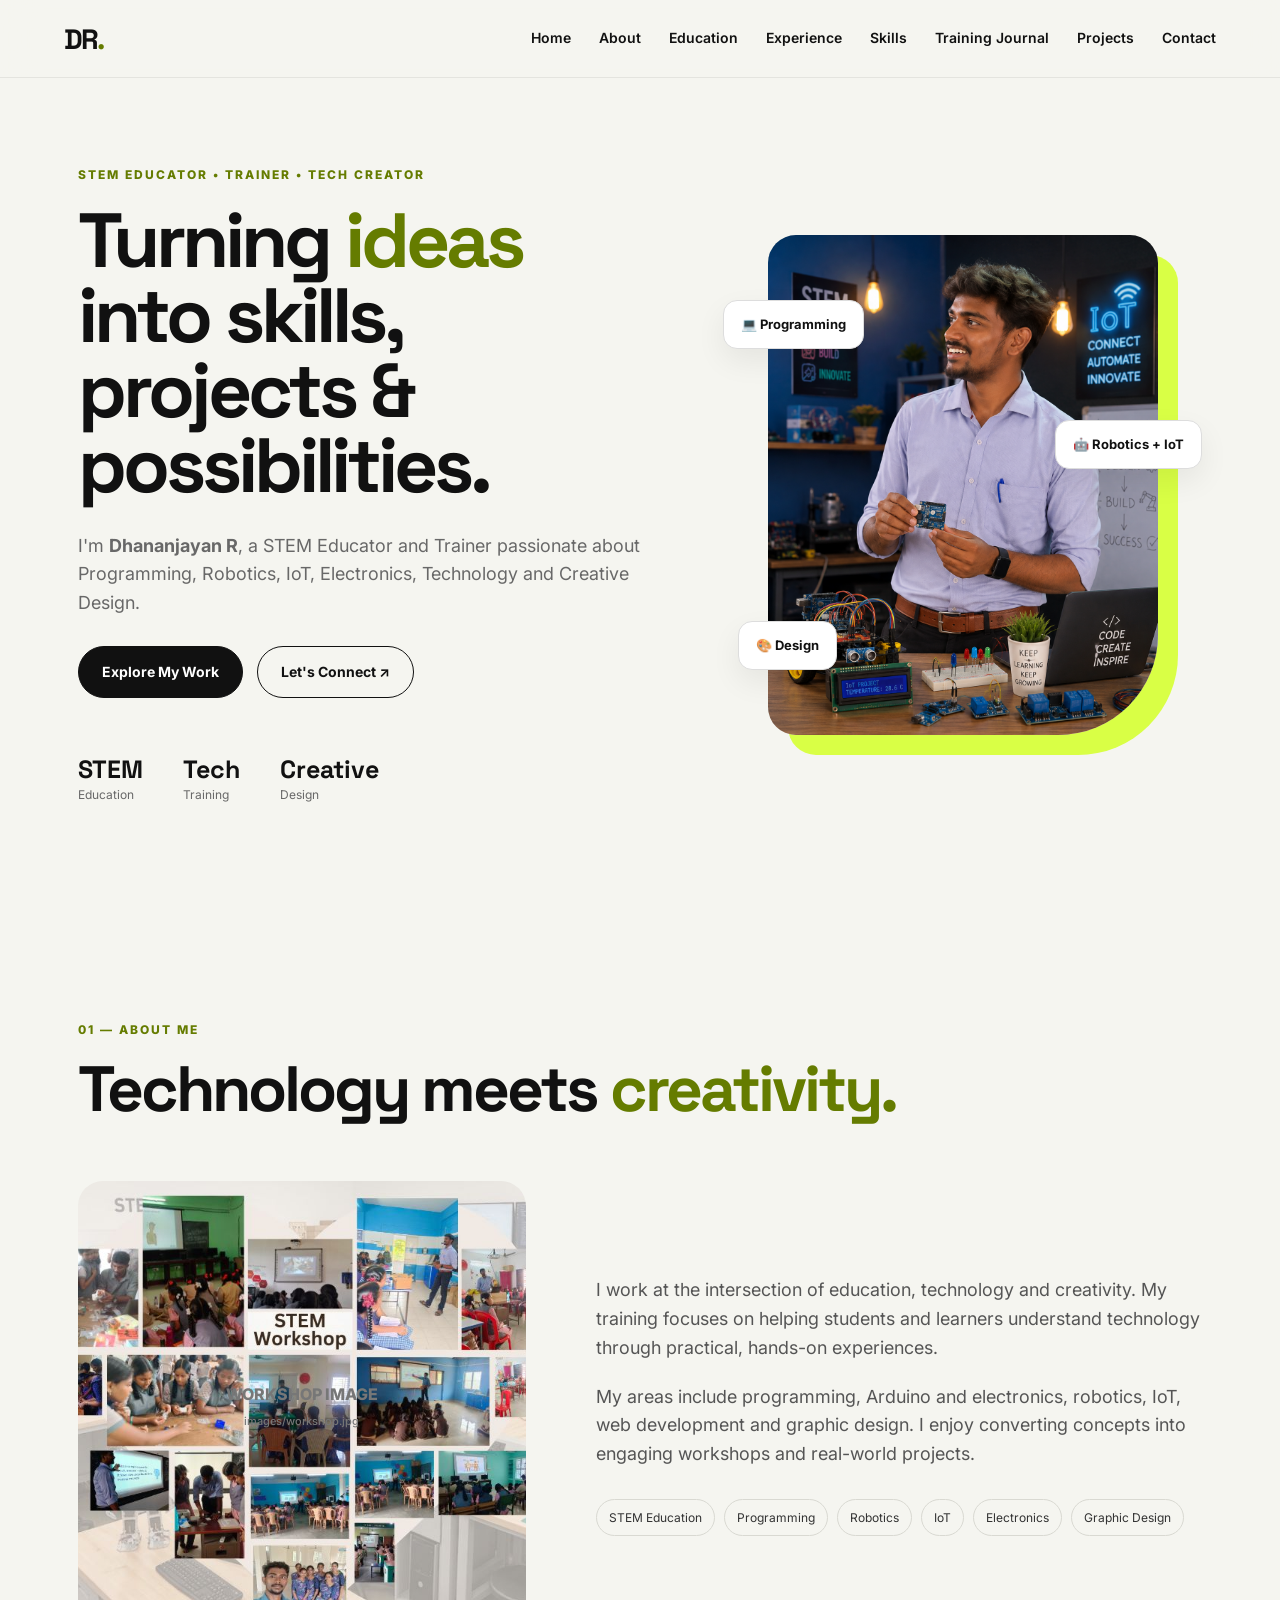
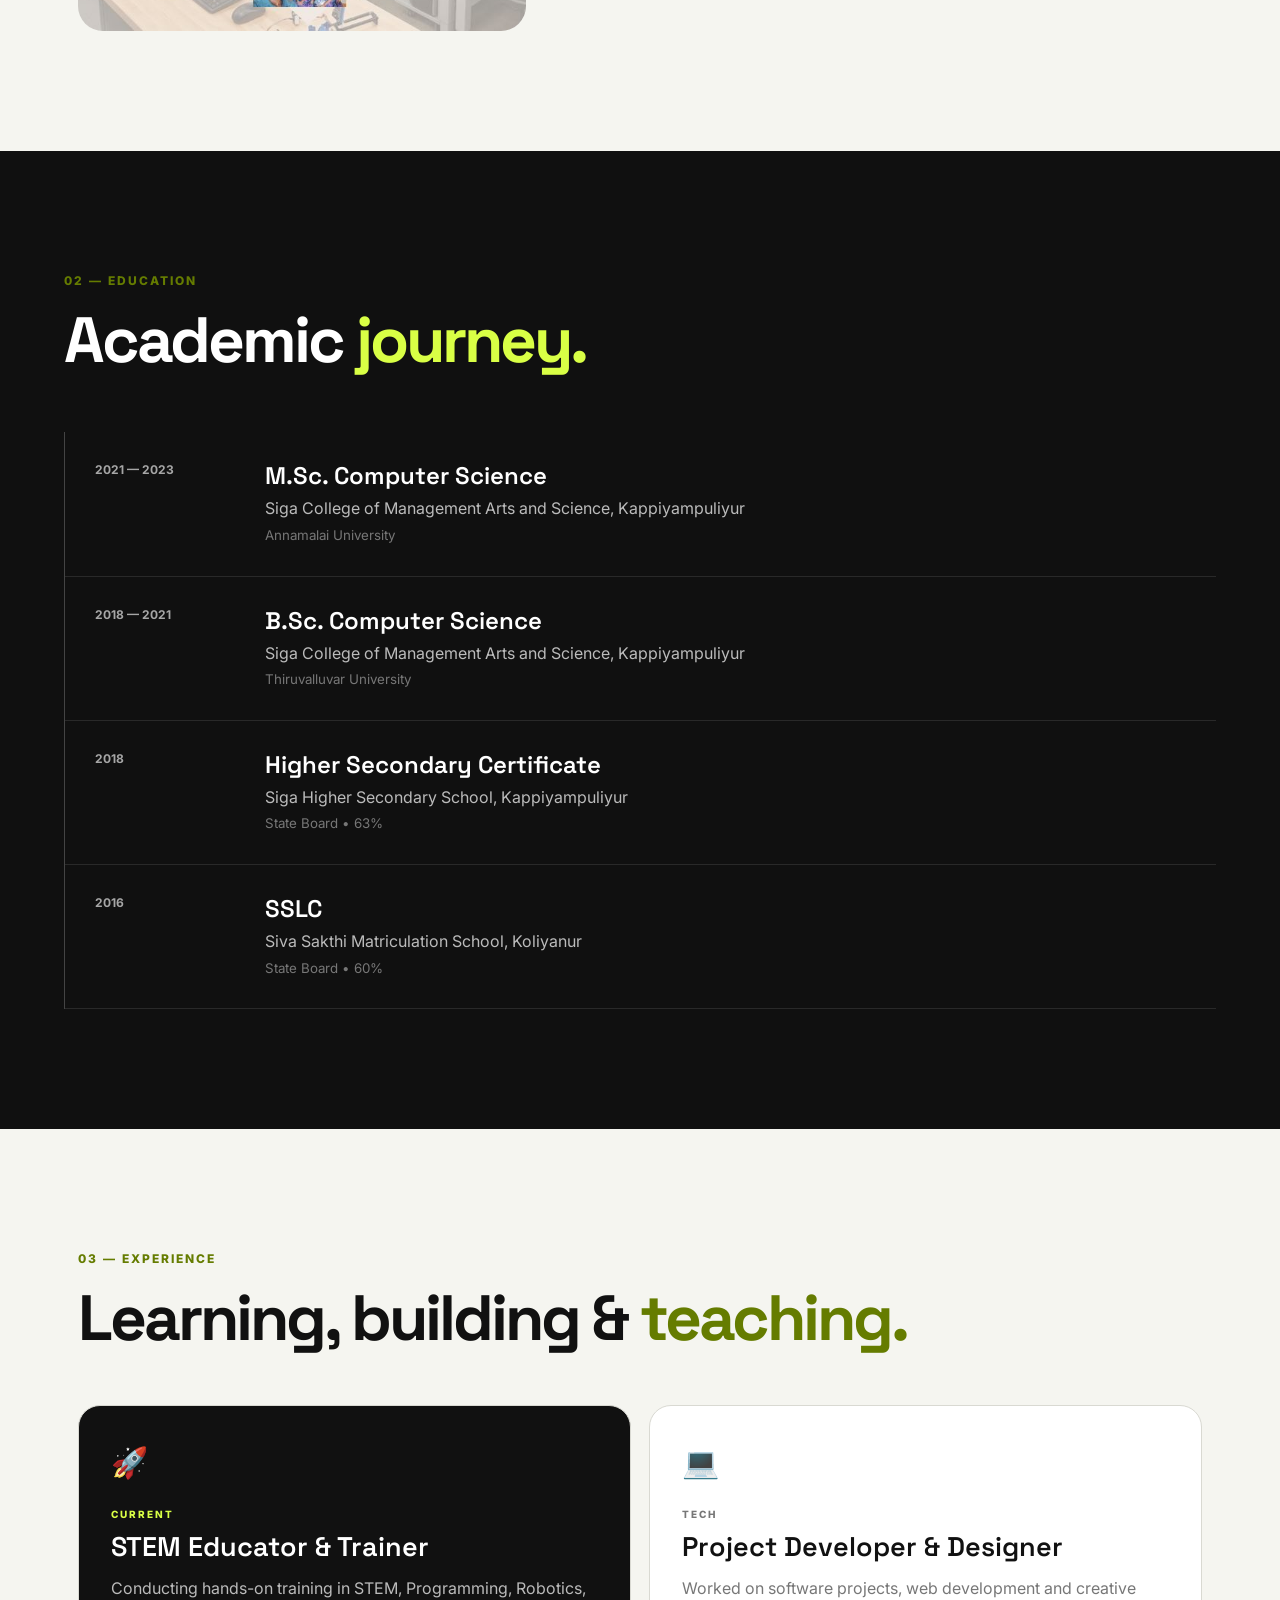
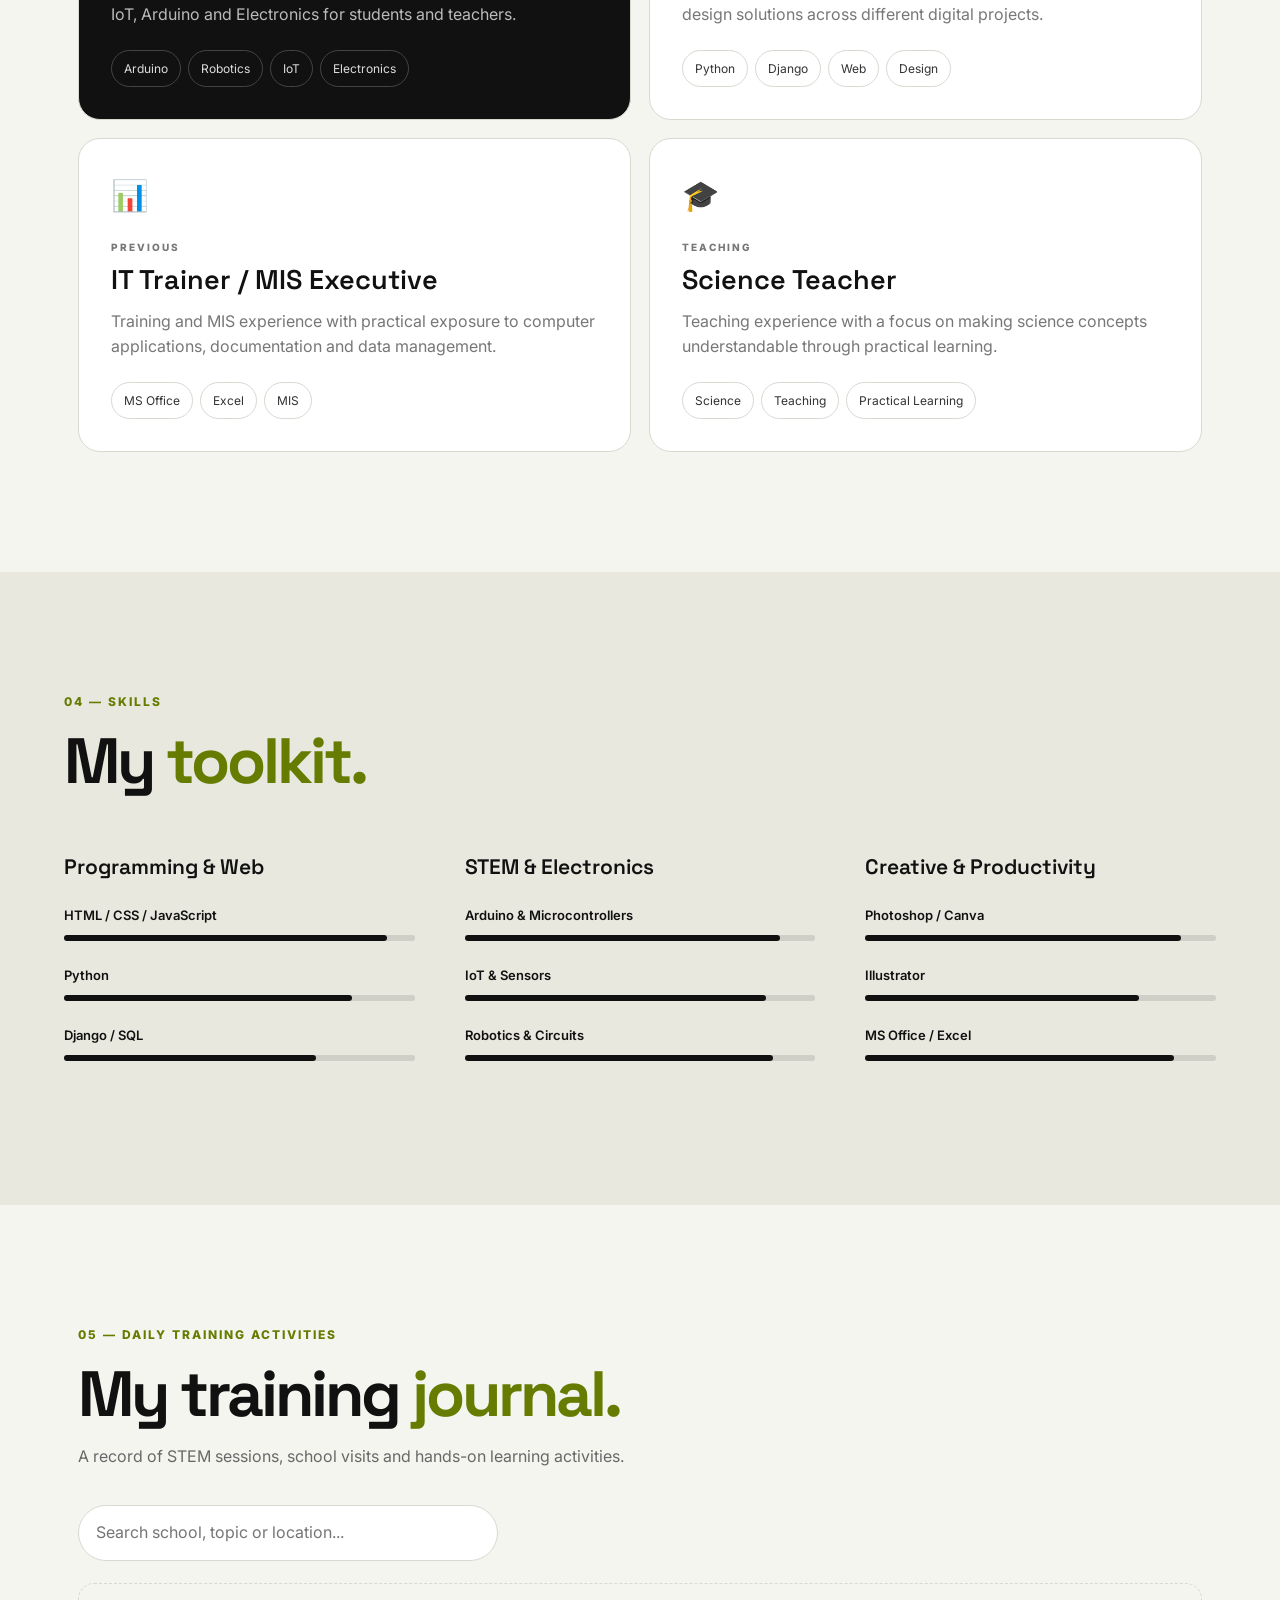
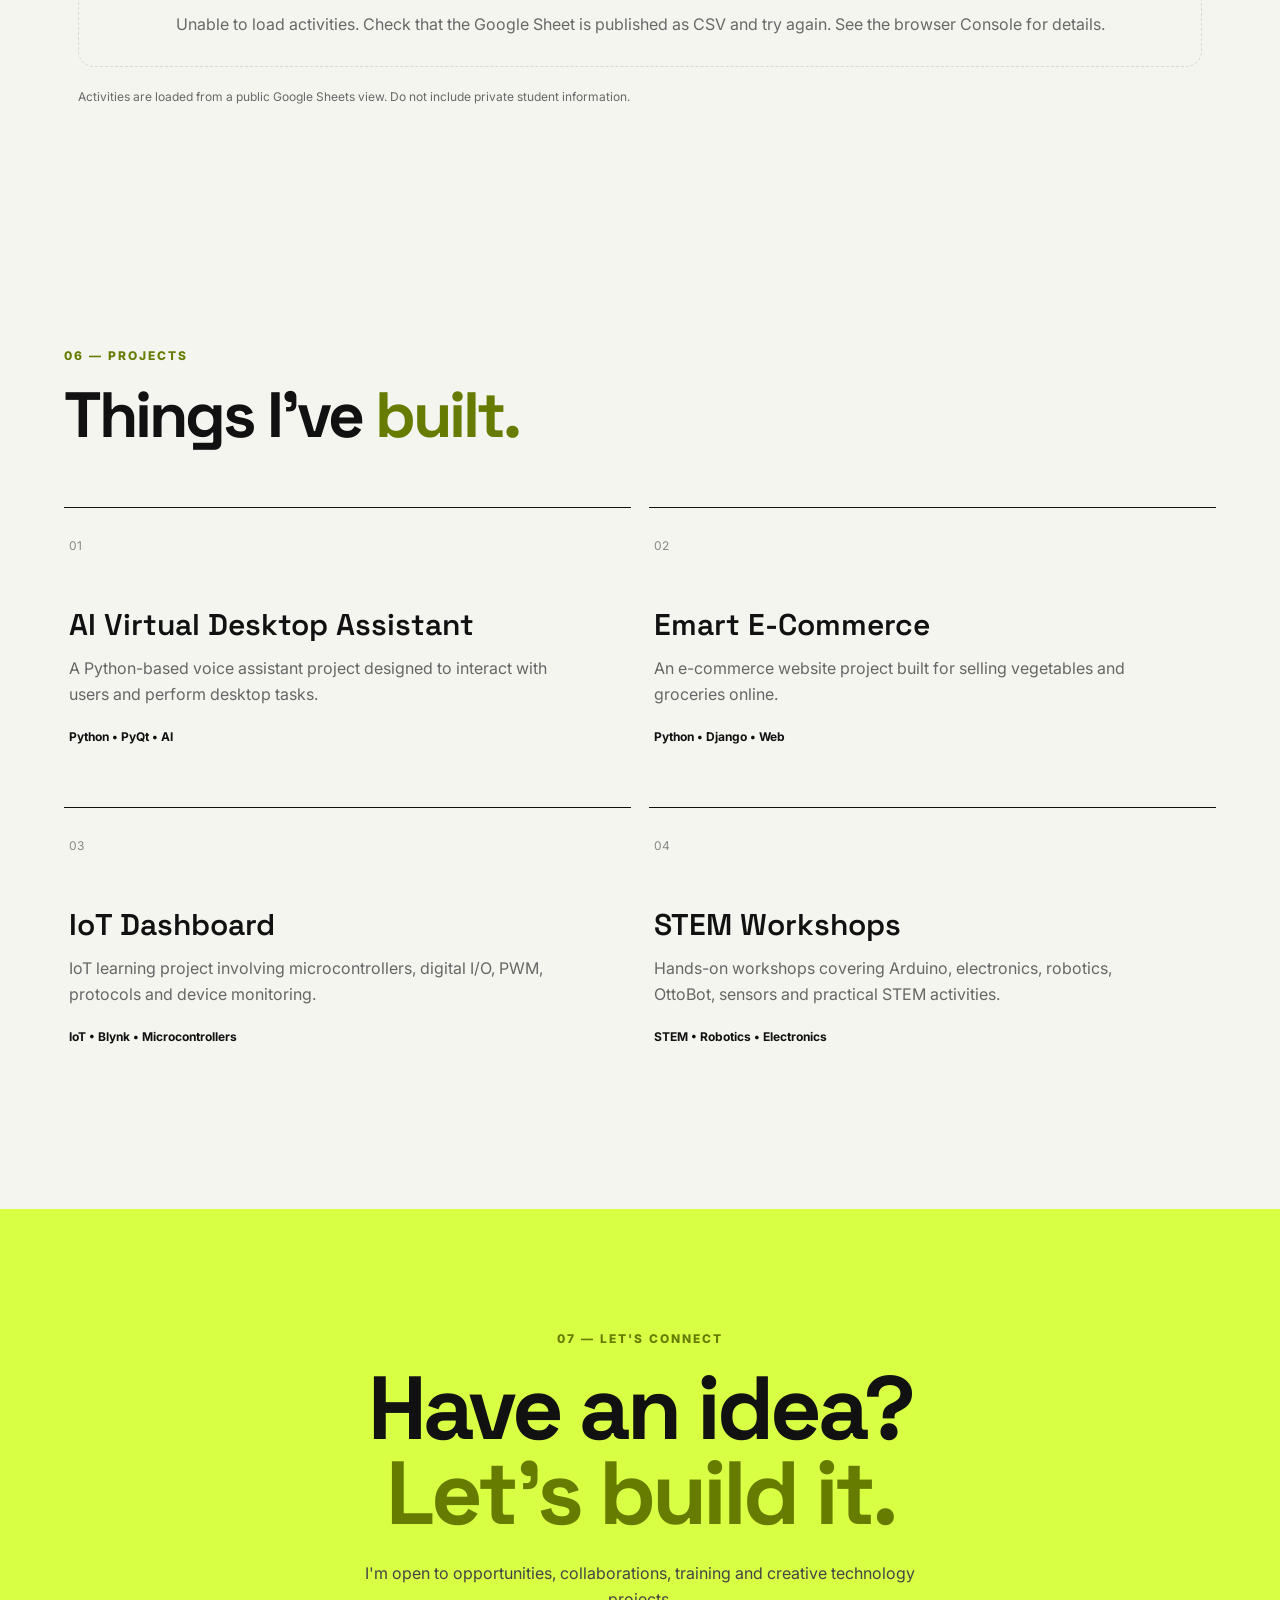
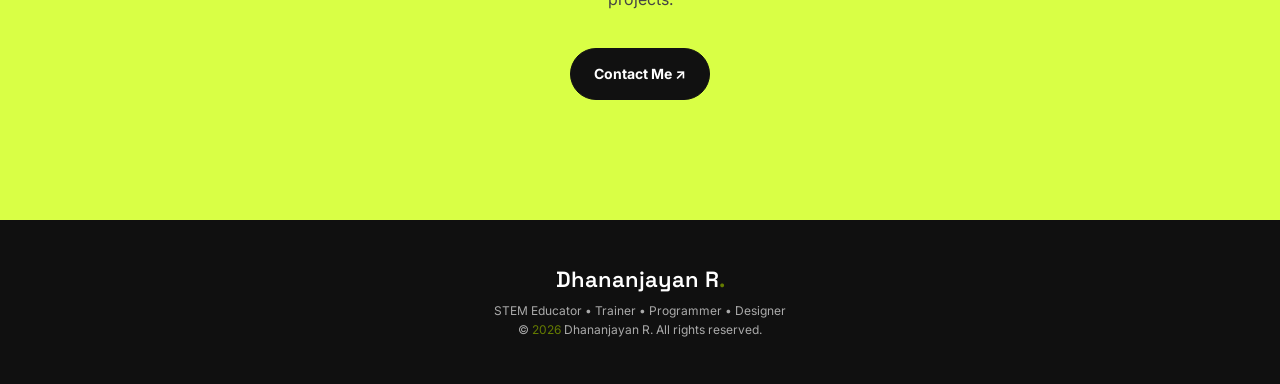
==== index.html @ f64d355a "Add files via upload" ====
<!DOCTYPE html>
<html lang="en">
<head>
  <meta charset="UTF-8">
  <meta name="viewport" content="width=device-width, initial-scale=1.0">
  <meta name="description" content="Dhananjayan R — STEM Educator, Trainer, Programmer and Graphic Designer.">
  <title>Dhananjayan R | STEM Educator & Tech Creator</title>
  <link rel="preconnect" href="https://fonts.googleapis.com">
  <link rel="icon" type="image/png" href="logo.png">
  <link rel="preconnect" href="https://fonts.gstatic.com" crossorigin>
  <link href="https://fonts.googleapis.com/css2?family=Inter:wght@400;500;600;700;800&family=Space+Grotesk:wght@500;600;700&display=swap" rel="stylesheet">
  <link rel="stylesheet" href="style.css">
</head>
<body>

<header class="navbar">
  <a class="logo" href="#home">DR<span>.</span></a>
  <button class="menu-btn" id="menuBtn" aria-label="Open menu">☰</button>
  <nav id="nav">
    <a href="#home">Home</a>
    <a href="#about">About</a>
    <a href="#education">Education</a>
    <a href="#experience">Experience</a>
    <a href="#skills">Skills</a>
    <a href="#training">Training Journal</a>
    <a href="#projects">Projects</a>
    <a href="#contact">Contact</a>
  </nav>
</header>

<main>
  <section class="hero" id="home">
    <div class="hero-content reveal">
      <p class="eyebrow">STEM EDUCATOR • TRAINER • TECH CREATOR</p>
      <h1>Turning <span>ideas</span> into skills, projects & possibilities.</h1>
      <p class="hero-text">
        I'm <strong>Dhananjayan R</strong>, a STEM Educator and Trainer passionate about
        Programming, Robotics, IoT, Electronics, Technology and Creative Design.
      </p>
      <div class="hero-buttons">
        <a class="btn primary" href="#projects">Explore My Work</a>
        <a class="btn secondary" href="#contact">Let's Connect ↗</a>
      </div>
      <div class="stats">
        <div><strong>STEM</strong><span>Education</span></div>
        <div><strong>Tech</strong><span>Training</span></div>
        <div><strong>Creative</strong><span>Design</span></div>
      </div>
    </div>

    <div class="hero-visual reveal">
      <!-- Replace profile.jpg with your own photo -->
      <div class="photo-frame">
        <img src="images/profile.png" alt="Dhananjayan R" onerror="this.style.display='none';this.parentElement.classList.add('photo-placeholder')">
        <div class="placeholder-content">
          <span>YOUR PHOTO</span>
          <small>images/profile.jpg</small>
        </div>
      </div>
      <div class="floating-card card-one">💻 Programming</div>
      <div class="floating-card card-two">🤖 Robotics + IoT</div>
      <div class="floating-card card-three">🎨 Design</div>
    </div>
  </section>

  <section class="section about" id="about">
    <div class="section-head reveal">
      <p class="eyebrow">01 — ABOUT ME</p>
      <h2>Technology meets <span>creativity.</span></h2>
    </div>
    <div class="about-grid">
      <div class="about-image reveal">
        <img src="images/workshop.jpg" alt="Dhananjayan conducting a STEM workshop"
             onerror="this.style.display='none';this.parentElement.classList.add('image-placeholder')">
        <div class="placeholder-content"><span>WORKSHOP IMAGE</span><small>images/workshop.jpg</small></div>
      </div>
      <div class="about-copy reveal">
        <p>
          I work at the intersection of education, technology and creativity. My training
          focuses on helping students and learners understand technology through practical,
          hands-on experiences.
        </p>
        <p>
          My areas include programming, Arduino and electronics, robotics, IoT, web
          development and graphic design. I enjoy converting concepts into engaging
          workshops and real-world projects.
        </p>
        <div class="pill-list">
          <span>STEM Education</span><span>Programming</span><span>Robotics</span>
          <span>IoT</span><span>Electronics</span><span>Graphic Design</span>
        </div>
      </div>
    </div>
  </section>

  <section class="section dark-section" id="education">
    <div class="section-head reveal">
      <p class="eyebrow">02 — EDUCATION</p>
      <h2>Academic <span>journey.</span></h2>
    </div>
    <div class="timeline">
      <article class="timeline-item reveal">
        <div class="year">2021 — 2023</div>
        <div class="timeline-content">
          <h3>M.Sc. Computer Science</h3>
          <p>Siga College of Management Arts and Science, Kappiyampuliyur</p>
          <small>Annamalai University</small>
        </div>
      </article>
      <article class="timeline-item reveal">
        <div class="year">2018 — 2021</div>
        <div class="timeline-content">
          <h3>B.Sc. Computer Science</h3>
          <p>Siga College of Management Arts and Science, Kappiyampuliyur</p>
          <small>Thiruvalluvar University</small>
        </div>
      </article>
      <article class="timeline-item reveal">
        <div class="year">2018</div>
        <div class="timeline-content">
          <h3>Higher Secondary Certificate</h3>
          <p>Siga Higher Secondary School, Kappiyampuliyur</p>
          <small>State Board • 63%</small>
        </div>
      </article>
      <article class="timeline-item reveal">
        <div class="year">2016</div>
        <div class="timeline-content">
          <h3>SSLC</h3>
          <p>Siva Sakthi Matriculation School, Koliyanur</p>
          <small>State Board • 60%</small>
        </div>
      </article>
    </div>
  </section>

  <section class="section" id="experience">
    <div class="section-head reveal">
      <p class="eyebrow">03 — EXPERIENCE</p>
      <h2>Learning, building & <span>teaching.</span></h2>
    </div>
    <div class="experience-grid">
      <article class="experience-card featured reveal">
        <div class="icon">🚀</div>
        <p class="role">CURRENT</p>
        <h3>STEM Educator & Trainer</h3>
        <p>Conducting hands-on training in STEM, Programming, Robotics, IoT, Arduino and Electronics for students and teachers.</p>
        <div class="tags"><span>Arduino</span><span>Robotics</span><span>IoT</span><span>Electronics</span></div>
      </article>
      <article class="experience-card reveal">
        <div class="icon">💻</div>
        <p class="role">TECH</p>
        <h3>Project Developer & Designer</h3>
        <p>Worked on software projects, web development and creative design solutions across different digital projects.</p>
        <div class="tags"><span>Python</span><span>Django</span><span>Web</span><span>Design</span></div>
      </article>
      <article class="experience-card reveal">
        <div class="icon">📊</div>
        <p class="role">PREVIOUS</p>
        <h3>IT Trainer / MIS Executive</h3>
        <p>Training and MIS experience with practical exposure to computer applications, documentation and data management.</p>
        <div class="tags"><span>MS Office</span><span>Excel</span><span>MIS</span></div>
      </article>
      <article class="experience-card reveal">
        <div class="icon">🎓</div>
        <p class="role">TEACHING</p>
        <h3>Science Teacher</h3>
        <p>Teaching experience with a focus on making science concepts understandable through practical learning.</p>
        <div class="tags"><span>Science</span><span>Teaching</span><span>Practical Learning</span></div>
      </article>
    </div>
  </section>

  <section class="section skills-section" id="skills">
    <div class="section-head reveal">
      <p class="eyebrow">04 — SKILLS</p>
      <h2>My <span>toolkit.</span></h2>
    </div>
    <div class="skills-wrap reveal">
      <div class="skill-group">
        <h3>Programming & Web</h3>
        <div class="skill-bars">
          <div><span>HTML / CSS / JavaScript</span><i style="--level: 92%"></i></div>
          <div><span>Python</span><i style="--level: 82%"></i></div>
          <div><span>Django / SQL</span><i style="--level: 72%"></i></div>
        </div>
      </div>
      <div class="skill-group">
        <h3>STEM & Electronics</h3>
        <div class="skill-bars">
          <div><span>Arduino & Microcontrollers</span><i style="--level: 90%"></i></div>
          <div><span>IoT & Sensors</span><i style="--level: 86%"></i></div>
          <div><span>Robotics & Circuits</span><i style="--level: 88%"></i></div>
        </div>
      </div>
      <div class="skill-group">
        <h3>Creative & Productivity</h3>
        <div class="skill-bars">
          <div><span>Photoshop / Canva</span><i style="--level: 90%"></i></div>
          <div><span>Illustrator</span><i style="--level: 78%"></i></div>
          <div><span>MS Office / Excel</span><i style="--level: 88%"></i></div>
        </div>
      </div>
    </div>
  </section>

  <section class="section training-section" id="training">
    <div class="section-head reveal">
      <p class="eyebrow">05 — DAILY TRAINING ACTIVITIES</p>
      <h2>My training <span>journal.</span></h2>
      <p class="training-intro">A record of STEM sessions, school visits and hands-on learning activities.</p>
    </div>
    <div class="training-toolbar reveal">
      <label class="sr-only" for="trainingSearch">Search training activities</label>
      <input id="trainingSearch" type="search" placeholder="Search school, topic or location..." />
      <span id="trainingCount" aria-live="polite">Loading activities…</span>
    </div>
    <div class="training-grid" id="trainingGrid" aria-live="polite">
      <p class="training-status">Connect your Google Sheet to display training activities here.</p>
    </div>
    <p class="training-note">Activities are loaded from a public Google Sheets view. Do not include private student information.</p>
  </section>

  <section class="section projects-section" id="projects">
    <div class="section-head reveal">
      <p class="eyebrow">06 — PROJECTS</p>
      <h2>Things I've <span>built.</span></h2>
    </div>
    <div class="project-grid">
      <article class="project-card reveal">
        <div class="project-number">01</div>
        <h3>AI Virtual Desktop Assistant</h3>
        <p>A Python-based voice assistant project designed to interact with users and perform desktop tasks.</p>
        <span>Python • PyQt • AI</span>
      </article>
      <article class="project-card reveal">
        <div class="project-number">02</div>
        <h3>Emart E-Commerce</h3>
        <p>An e-commerce website project built for selling vegetables and groceries online.</p>
        <span>Python • Django • Web</span>
      </article>
      <article class="project-card reveal">
        <div class="project-number">03</div>
        <h3>IoT Dashboard</h3>
        <p>IoT learning project involving microcontrollers, digital I/O, PWM, protocols and device monitoring.</p>
        <span>IoT • Blynk • Microcontrollers</span>
      </article>
      <article class="project-card reveal">
        <div class="project-number">04</div>
        <h3>STEM Workshops</h3>
        <p>Hands-on workshops covering Arduino, electronics, robotics, OttoBot, sensors and practical STEM activities.</p>
        <span>STEM • Robotics • Electronics</span>
      </article>
    </div>
  </section>

  <section class="cta" id="contact">
    <div class="reveal">
      <p class="eyebrow">07 — LET'S CONNECT</p>
      <h2>Have an idea?<br><span>Let's build it.</span></h2>
      <p>I'm open to opportunities, collaborations, training and creative technology projects.</p>
      <a class="btn primary" href="mailto:yourmail@example.com">Contact Me ↗</a>
    </div>
  </section>
</main>

<footer>
  <div class="footer-logo">Dhananjayan R<span>.</span></div>
  <p>STEM Educator • Trainer • Programmer • Designer</p>
  <p>© <span id="year"></span> Dhananjayan R. All rights reserved.</p>
</footer>

<button class="top-btn" id="topBtn" aria-label="Back to top">↑</button>
<script src="script.js"></script>
</body>
</html>
---- style.css ----
*{margin:0;padding:0;box-sizing:border-box}
:root{--bg:#f5f5f0;--ink:#111;--muted:#686868;--line:#d9d9d2;--accent:#d9ff45;--dark:#101010;--card:#fff;--max:1180px}
html{scroll-behavior:smooth}
body{font-family:Inter,Arial,sans-serif;background:var(--bg);color:var(--ink);line-height:1.6}
a{text-decoration:none;color:inherit}
.navbar{height:78px;padding:0 max(5vw,24px);display:flex;align-items:center;justify-content:space-between;position:fixed;top:0;width:100%;z-index:100;background:rgba(245,245,240,.88);backdrop-filter:blur(18px);border-bottom:1px solid rgba(0,0,0,.07)}
.logo{font:700 28px "Space Grotesk";letter-spacing:-2px}.logo span,.eyebrow,.section-head h2 span,.hero h1 span,.cta h2 span,footer span{color:#657c00}
nav{display:flex;gap:28px;font-size:14px;font-weight:600}nav a{position:relative}nav a:after{content:"";position:absolute;left:0;bottom:-6px;width:0;height:2px;background:var(--ink);transition:.3s}nav a:hover:after{width:100%}
.menu-btn{display:none;border:0;background:none;font-size:26px}
.hero{min-height:100vh;max-width:var(--max);margin:auto;padding:150px 28px 80px;display:grid;grid-template-columns:1.1fr .9fr;align-items:center;gap:60px}
.eyebrow{font-size:12px;font-weight:800;letter-spacing:2px;margin-bottom:18px}
.hero h1{font:700 clamp(48px,6vw,84px)/.98 "Space Grotesk";letter-spacing:-4px;max-width:760px}
.hero-text{font-size:18px;color:var(--muted);max-width:650px;margin:28px 0}
.hero-buttons{display:flex;gap:14px;flex-wrap:wrap}.btn{display:inline-flex;padding:14px 23px;border-radius:100px;font-weight:700;font-size:14px;transition:.25s;border:1px solid var(--ink)}.btn:hover{transform:translateY(-3px)}.primary{background:var(--ink);color:white}.secondary{background:transparent}
.stats{display:flex;gap:40px;margin-top:55px}.stats div{display:flex;flex-direction:column}.stats strong{font:700 25px "Space Grotesk"}.stats span{font-size:12px;color:var(--muted)}
.hero-visual{position:relative;min-height:550px;display:flex;align-items:center;justify-content:center}
.photo-frame{width:min(390px,85%);height:500px;background:#deded7;border-radius:28px 28px 100px 28px;overflow:hidden;box-shadow:20px 20px 0 var(--accent);position:relative}.photo-frame img{width:100%;height:100%;object-fit:cover}.placeholder-content{position:absolute;inset:0;display:flex;flex-direction:column;align-items:center;justify-content:center;color:#777;font-weight:800}.placeholder-content small{font-weight:500;font-size:11px;margin-top:6px}
.photo-placeholder .placeholder-content,.image-placeholder .placeholder-content{display:flex}
.photo-frame:not(.photo-placeholder) .placeholder-content{display:none}
.floating-card{position:absolute;background:white;padding:13px 17px;border:1px solid #ddd;border-radius:14px;box-shadow:0 12px 30px #0001;font-size:13px;font-weight:700;animation:float 4s ease-in-out infinite}.card-one{top:90px;left:0}.card-two{right:0;top:210px;animation-delay:1s}.card-three{bottom:90px;left:15px;animation-delay:2s}
@keyframes float{50%{transform:translateY(-10px)}}
.section{max-width:var(--max);margin:auto;padding:120px 28px}.section-head h2{font:700 clamp(38px,5vw,64px)/1 "Space Grotesk";letter-spacing:-3px}.about-grid{display:grid;grid-template-columns:.85fr 1.15fr;gap:70px;align-items:center;margin-top:60px}
.about-image{height:450px;background:#ddd;border-radius:25px;overflow:hidden;position:relative}.about-image img{width:100%;height:100%;object-fit:cover}.image-placeholder .placeholder-content{display:flex}.about-copy{font-size:18px;color:#555}.about-copy p+p{margin-top:20px}.pill-list{display:flex;flex-wrap:wrap;gap:9px;margin-top:30px}.pill-list span,.tags span{padding:8px 12px;border:1px solid var(--line);border-radius:50px;font-size:12px;color:#333}
.dark-section{max-width:none;background:var(--dark);color:white;padding-left:max(5vw,28px);padding-right:max(5vw,28px)}.dark-section .section-head{max-width:var(--max);margin:auto}.dark-section .section-head h2 span{color:var(--accent)}
.timeline{max-width:var(--max);margin:60px auto 0;border-left:1px solid #444}.timeline-item{display:grid;grid-template-columns:170px 1fr;padding:28px 0 28px 30px;border-bottom:1px solid #292929}.year{font-size:12px;color:#a6a6a6;font-weight:700}.timeline-content h3{font:600 24px "Space Grotesk";margin-bottom:5px}.timeline-content p{color:#bbb}.timeline-content small{color:#777}
.experience-grid{display:grid;grid-template-columns:repeat(2,1fr);gap:18px;margin-top:55px}.experience-card{background:white;border:1px solid var(--line);padding:32px;border-radius:22px;min-height:280px;transition:.3s}.experience-card:hover{transform:translateY(-6px);box-shadow:0 18px 40px #0000000d}.experience-card.featured{background:var(--ink);color:white}.experience-card .icon{font-size:30px;margin-bottom:20px}.role{font-size:10px;font-weight:800;letter-spacing:2px;color:#777;margin-bottom:7px}.featured .role{color:var(--accent)}.experience-card h3{font:600 27px "Space Grotesk";margin-bottom:12px}.experience-card p:not(.role){color:#777}.featured p:not(.role){color:#bbb}.tags{display:flex;gap:7px;flex-wrap:wrap;margin-top:22px}.featured .tags span{border-color:#444;color:#ddd}
.skills-section{background:#e8e8df;max-width:none;padding-left:max(5vw,28px);padding-right:max(5vw,28px)}.skills-wrap{max-width:var(--max);margin:60px auto 0;display:grid;grid-template-columns:repeat(3,1fr);gap:50px}.skill-group h3{font:600 21px "Space Grotesk";margin-bottom:25px}.skill-bars div{margin-bottom:24px}.skill-bars span{display:block;font-size:13px;font-weight:600;margin-bottom:9px}.skill-bars i{display:block;height:6px;background:#cfcfc7;border-radius:10px;position:relative}.skill-bars i:after{content:"";position:absolute;left:0;top:0;width:var(--level);height:100%;background:var(--ink);border-radius:10px}
.projects-section{max-width:none;padding-left:max(5vw,28px);padding-right:max(5vw,28px)}.project-grid{max-width:var(--max);margin:60px auto 0;display:grid;grid-template-columns:repeat(2,1fr);gap:18px}.project-card{border-top:1px solid var(--ink);padding:28px 5px 40px;position:relative}.project-number{font-size:12px;color:#888;margin-bottom:50px}.project-card h3{font:600 30px "Space Grotesk";margin-bottom:12px}.project-card p{color:#666;max-width:520px}.project-card>span{display:inline-block;margin-top:20px;font-size:12px;font-weight:700}
.cta{background:var(--accent);padding:120px 28px;text-align:center}.cta h2{font:700 clamp(48px,7vw,90px)/.95 "Space Grotesk";letter-spacing:-4px}.cta p:not(.eyebrow){max-width:560px;margin:25px auto;color:#444}.cta .btn{margin-top:10px}
footer{background:var(--dark);color:#aaa;text-align:center;padding:45px 20px;font-size:12px}.footer-logo{font:600 22px "Space Grotesk";color:white;margin-bottom:8px}.top-btn{position:fixed;right:25px;bottom:25px;width:45px;height:45px;border-radius:50%;border:0;background:var(--ink);color:white;font-size:20px;display:none;z-index:50}.top-btn.show{display:block}
.reveal{opacity:0;transform:translateY(25px);transition:opacity .7s ease,transform .7s ease}.reveal.visible{opacity:1;transform:none}
@media(max-width:850px){nav{display:none;position:absolute;top:78px;left:0;right:0;background:var(--bg);padding:20px 28px;flex-direction:column;gap:18px;border-bottom:1px solid var(--line)}nav.open{display:flex}.menu-btn{display:block}.hero{grid-template-columns:1fr;padding-top:125px}.hero-visual{min-height:500px}.about-grid{grid-template-columns:1fr}.skills-wrap{grid-template-columns:1fr}.experience-grid,.project-grid{grid-template-columns:1fr}}
@media(max-width:520px){.hero h1{letter-spacing:-2.5px}.stats{gap:20px}.photo-frame{height:420px}.hero-visual{min-height:450px}.floating-card{font-size:11px}.card-one{left:-5px}.card-two{right:-5px}.timeline-item{grid-template-columns:1fr;gap:10px}.section{padding-top:85px;padding-bottom:85px}.cta{padding:90px 20px}}


/* Google Sheets-powered Training Journal */
.training-section{max-width:var(--max)}
.training-intro{margin-top:18px;color:var(--muted);max-width:650px}
.training-toolbar{display:flex;align-items:center;justify-content:space-between;gap:16px;margin:36px 0 22px;flex-wrap:wrap}
.training-toolbar input{width:min(100%,420px);padding:14px 17px;border:1px solid var(--line);border-radius:100px;background:#fff;font:inherit;outline:none}
.training-toolbar input:focus{border-color:#657c00;box-shadow:0 0 0 3px #d9ff4544}
#trainingCount{font-size:13px;color:var(--muted)}
.training-grid{display:grid;grid-template-columns:repeat(2,minmax(0,1fr));gap:18px;min-height:80px}
.training-card{background:var(--card);border:1px solid var(--line);border-radius:20px;overflow:hidden;transition:transform .25s,box-shadow .25s}
.training-card:hover{transform:translateY(-5px);box-shadow:0 18px 40px #0000000c}
.training-card img{display:block;width:100%;height:220px;object-fit:cover;background:#e8e8df}
.training-card-body{padding:24px}
.training-meta{font-size:11px;font-weight:800;letter-spacing:1px;text-transform:uppercase;color:#657c00;margin-bottom:10px}
.training-card h3{font:600 24px "Space Grotesk",Arial,sans-serif;line-height:1.2;margin-bottom:8px}
.training-location{font-size:13px;color:var(--muted);margin-bottom:13px}
.training-description{color:#555;font-size:14px;white-space:pre-line}
.training-links{display:flex;gap:12px;flex-wrap:wrap;margin-top:18px}
.training-links a{font-size:12px;font-weight:800;text-decoration:underline;text-underline-offset:4px}
.training-status{grid-column:1/-1;padding:28px;border:1px dashed var(--line);border-radius:16px;color:var(--muted);text-align:center}
.training-note{font-size:12px;color:var(--muted);margin-top:20px}
.sr-only{position:absolute;width:1px;height:1px;padding:0;margin:-1px;overflow:hidden;clip:rect(0,0,0,0);white-space:nowrap;border:0}
@media(max-width:700px){.training-grid{grid-template-columns:1fr}.training-card img{height:200px}.training-card-body{padding:20px}}
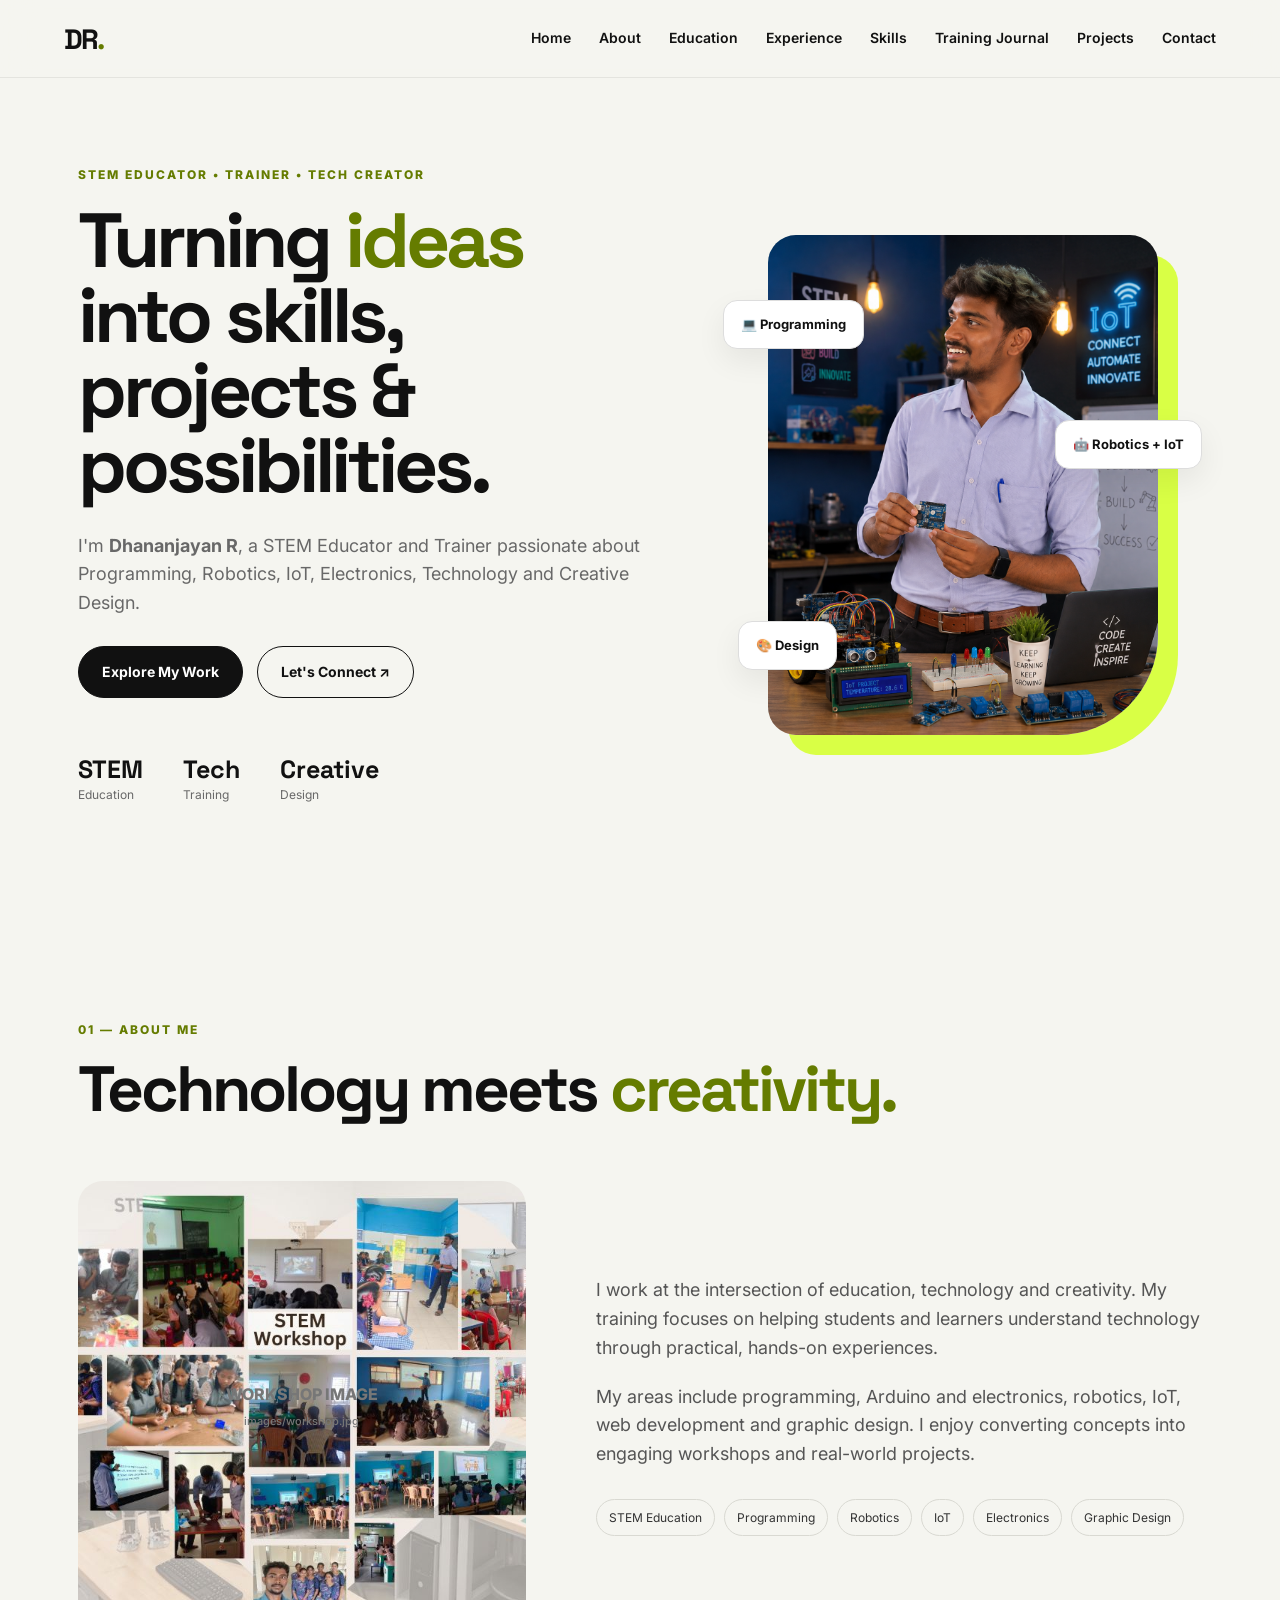
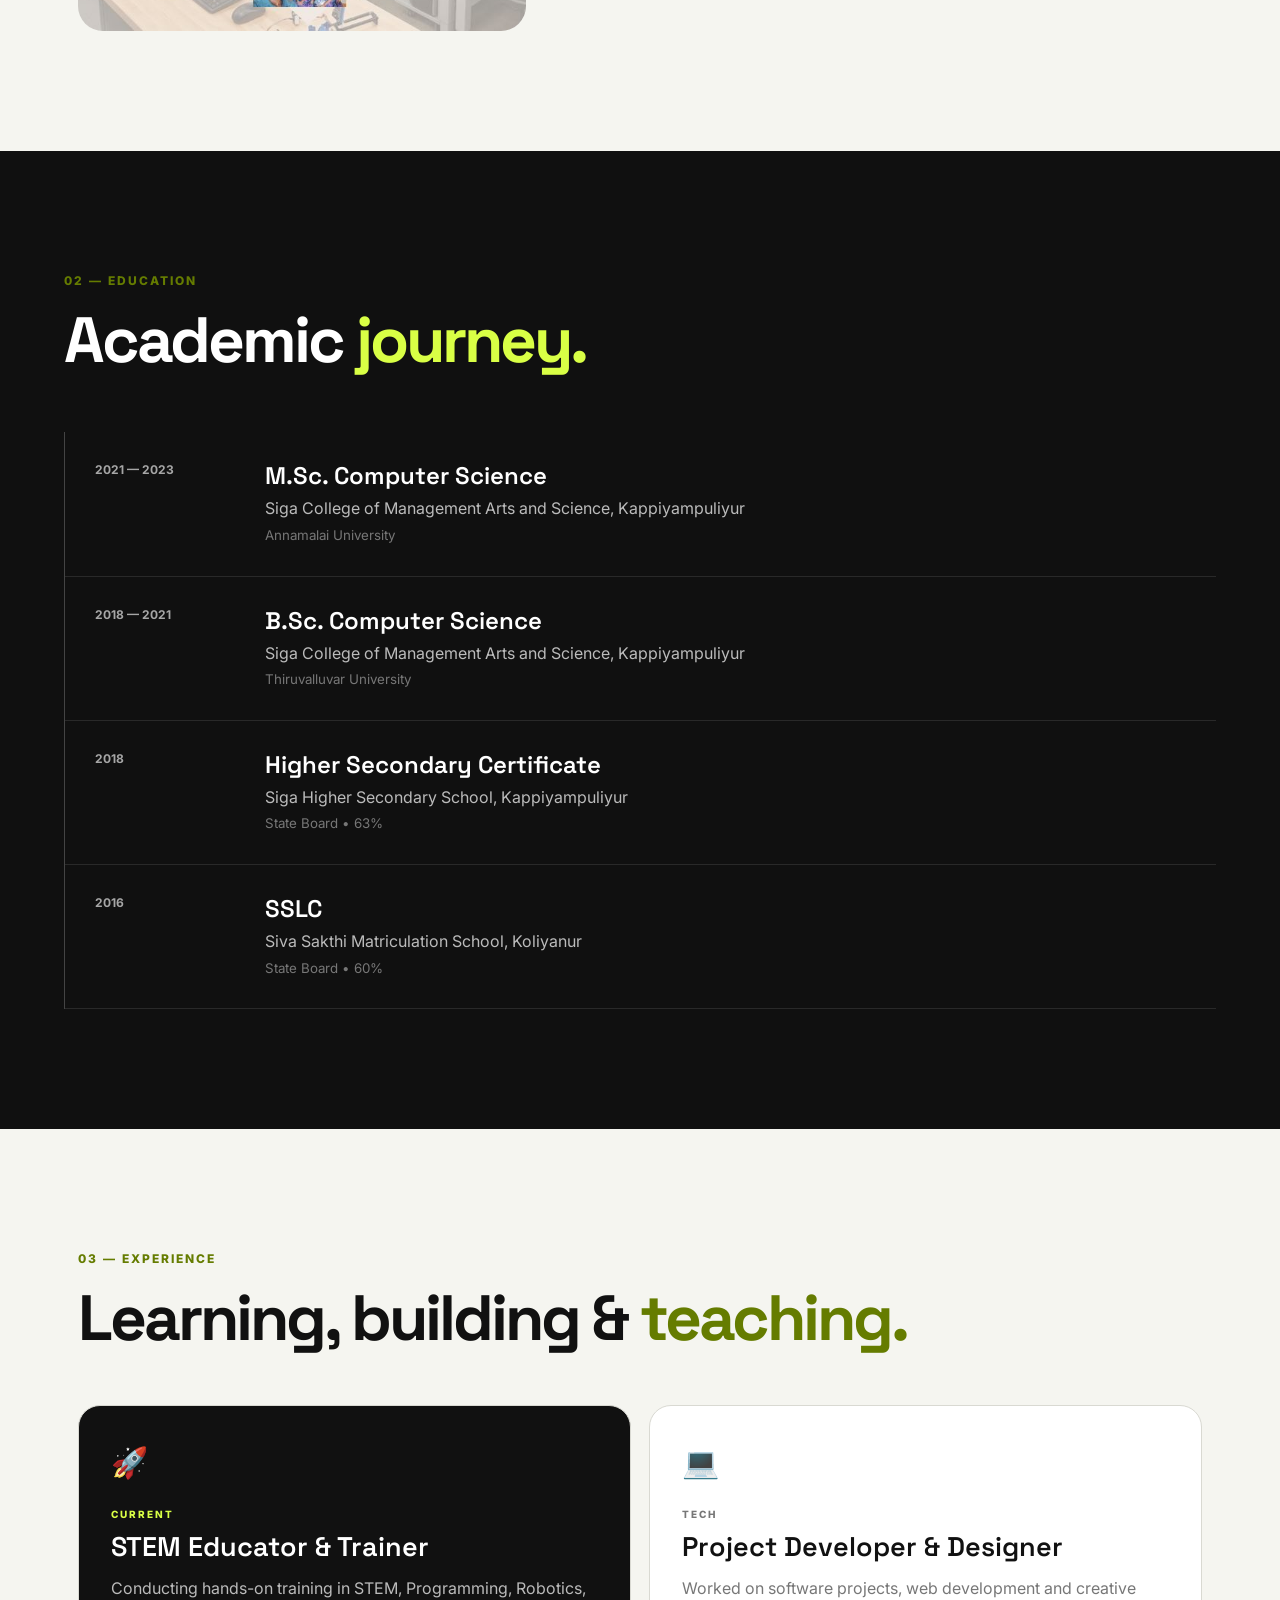
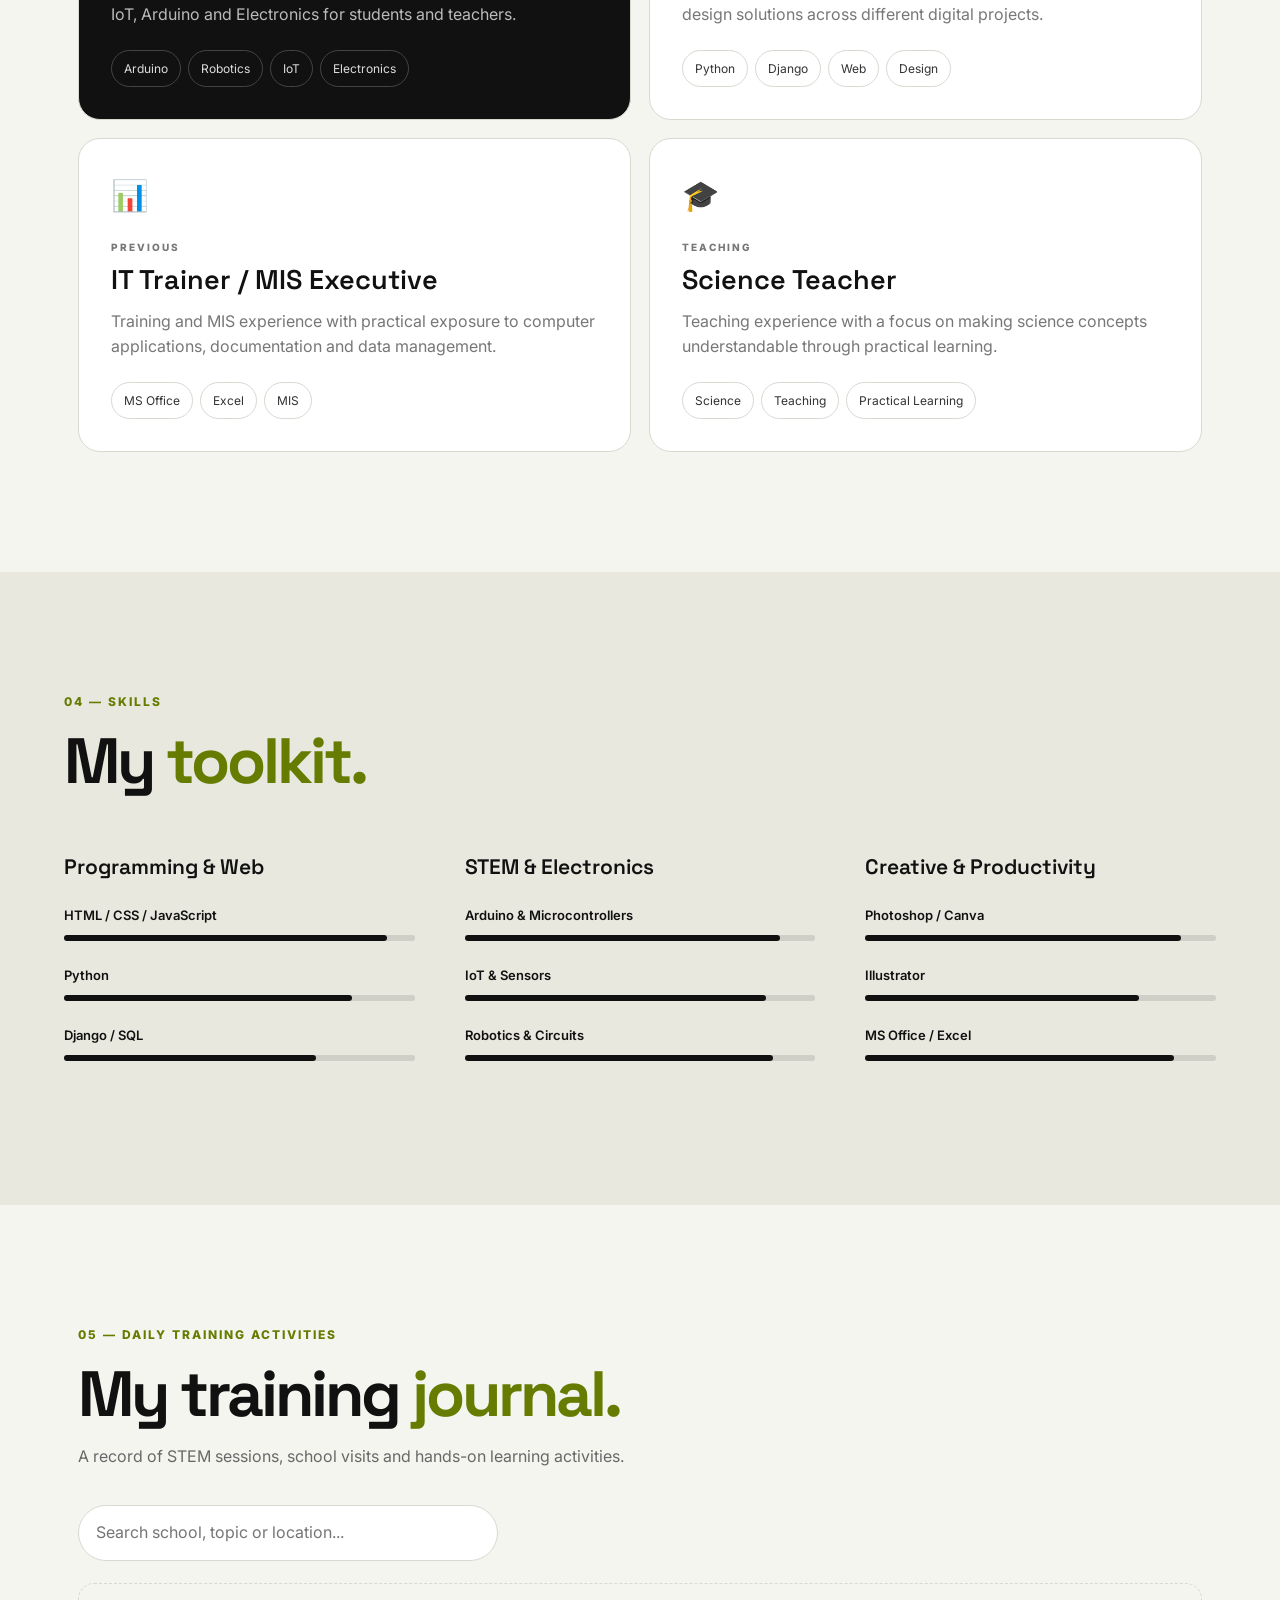
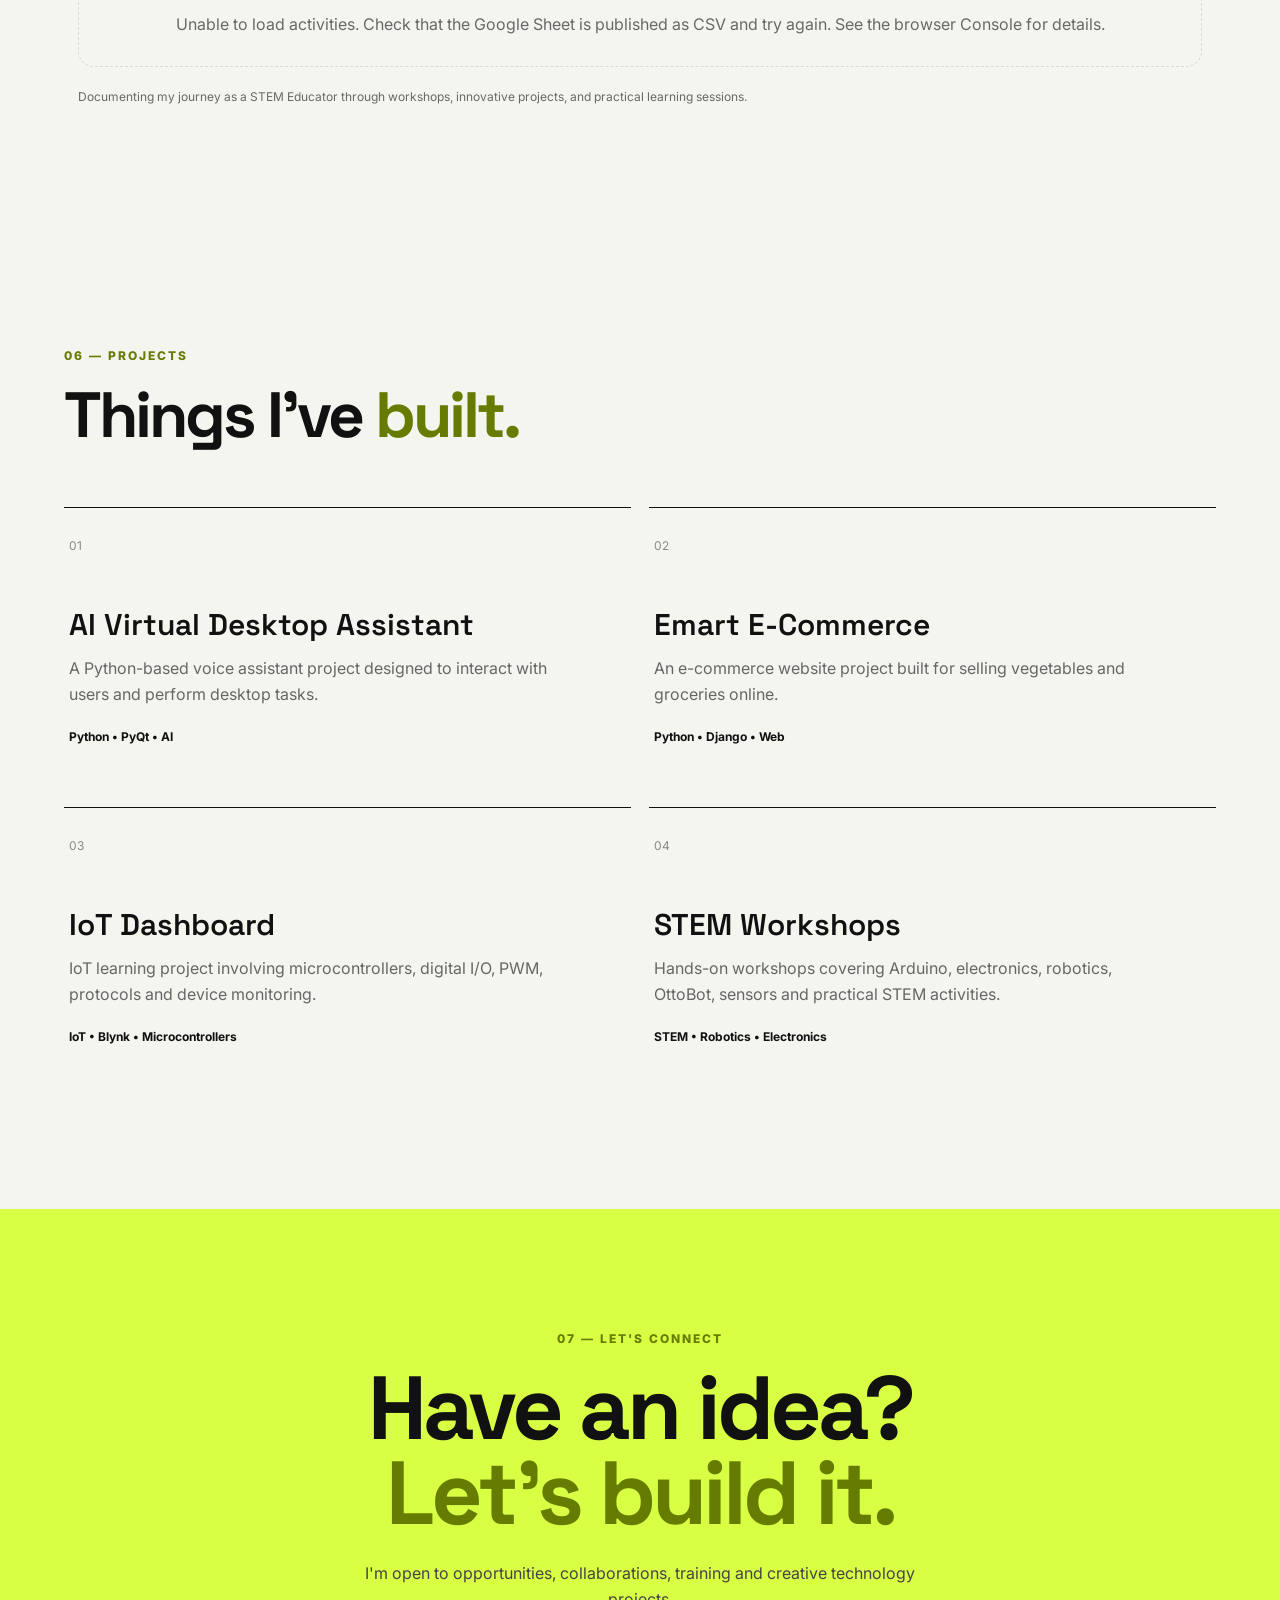
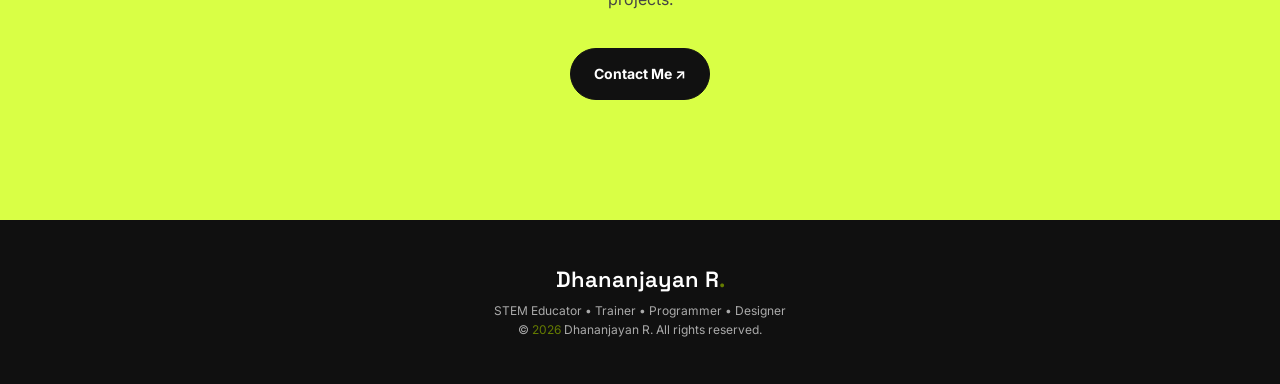
==== commit 08a98347: "Update index.html" ====
--- a/index.html
+++ b/index.html
@@ -218,7 +218,7 @@
     <div class="training-grid" id="trainingGrid" aria-live="polite">
       <p class="training-status">Connect your Google Sheet to display training activities here.</p>
     </div>
-    <p class="training-note">Activities are loaded from a public Google Sheets view. Do not include private student information.</p>
+    <p class="training-note">Documenting my journey as a STEM Educator through workshops, innovative projects, and practical learning sessions.</p>
   </section>
 
   <section class="section projects-section" id="projects">
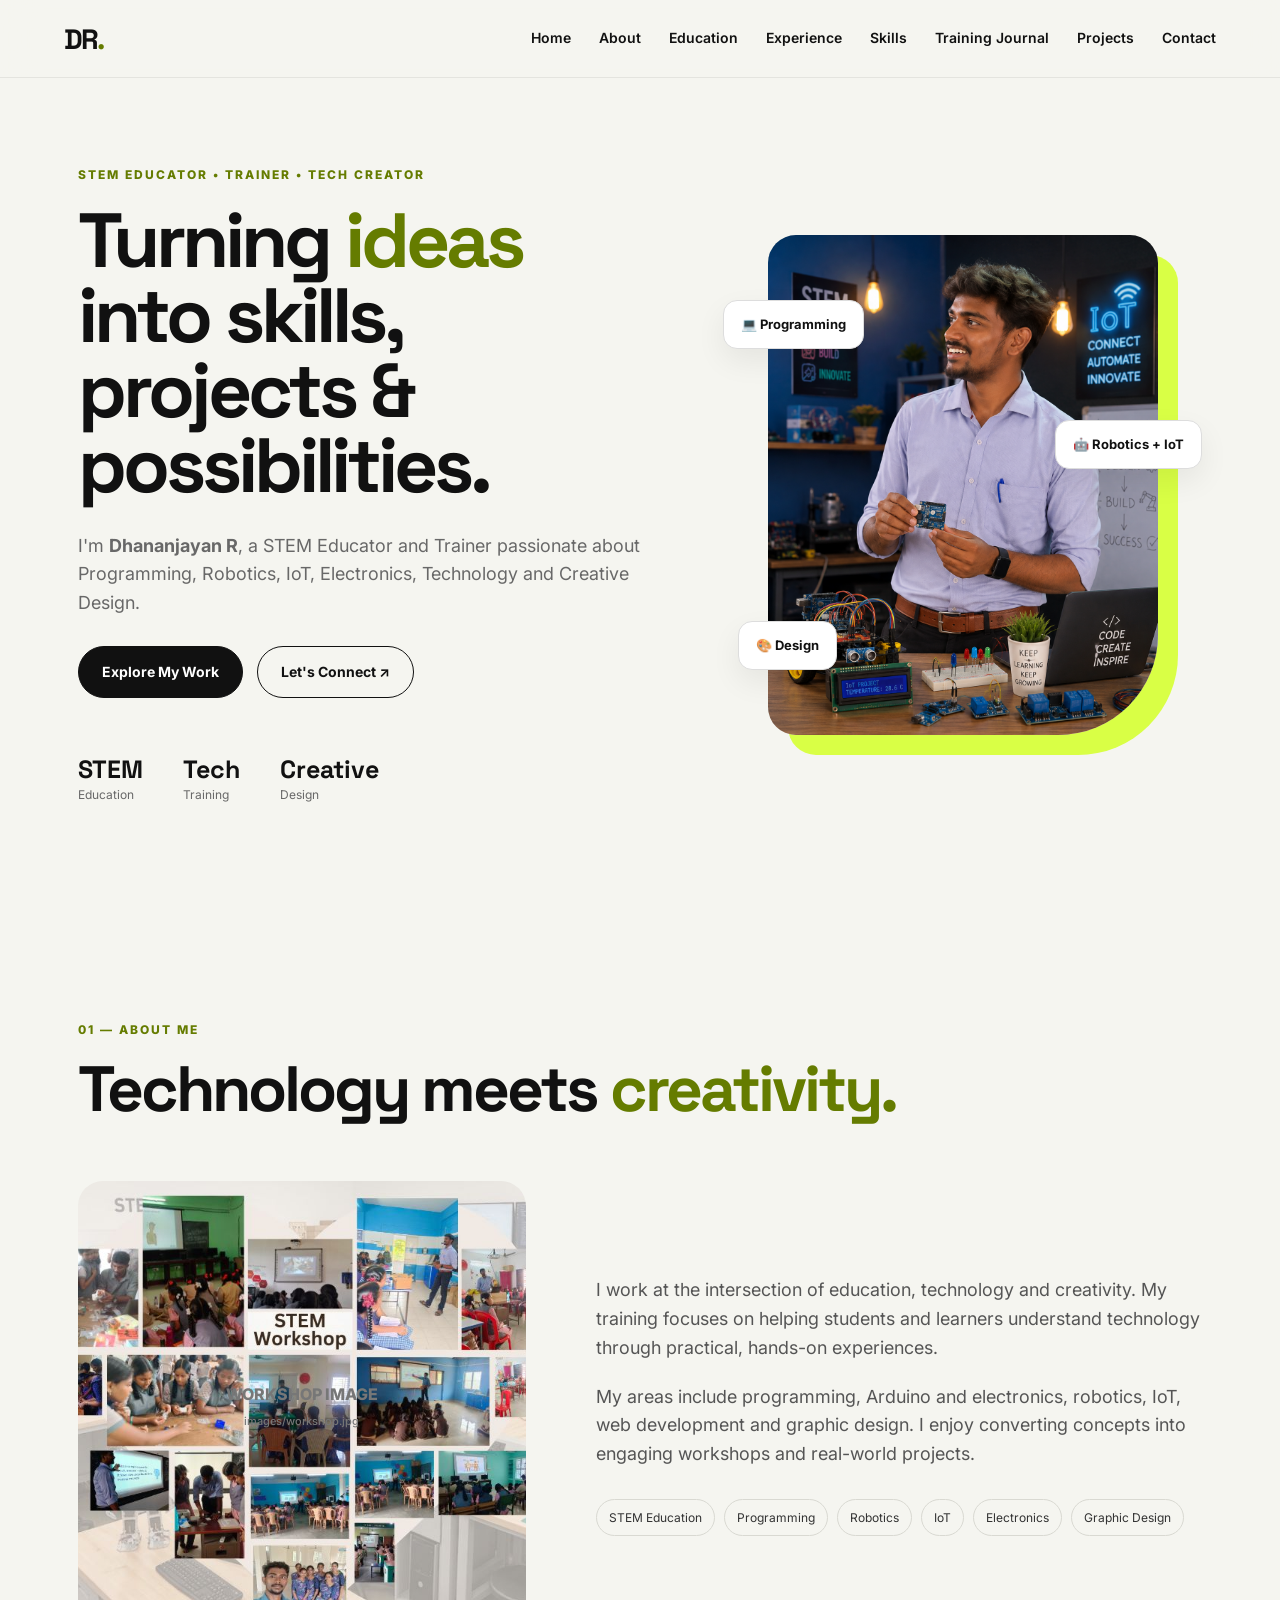
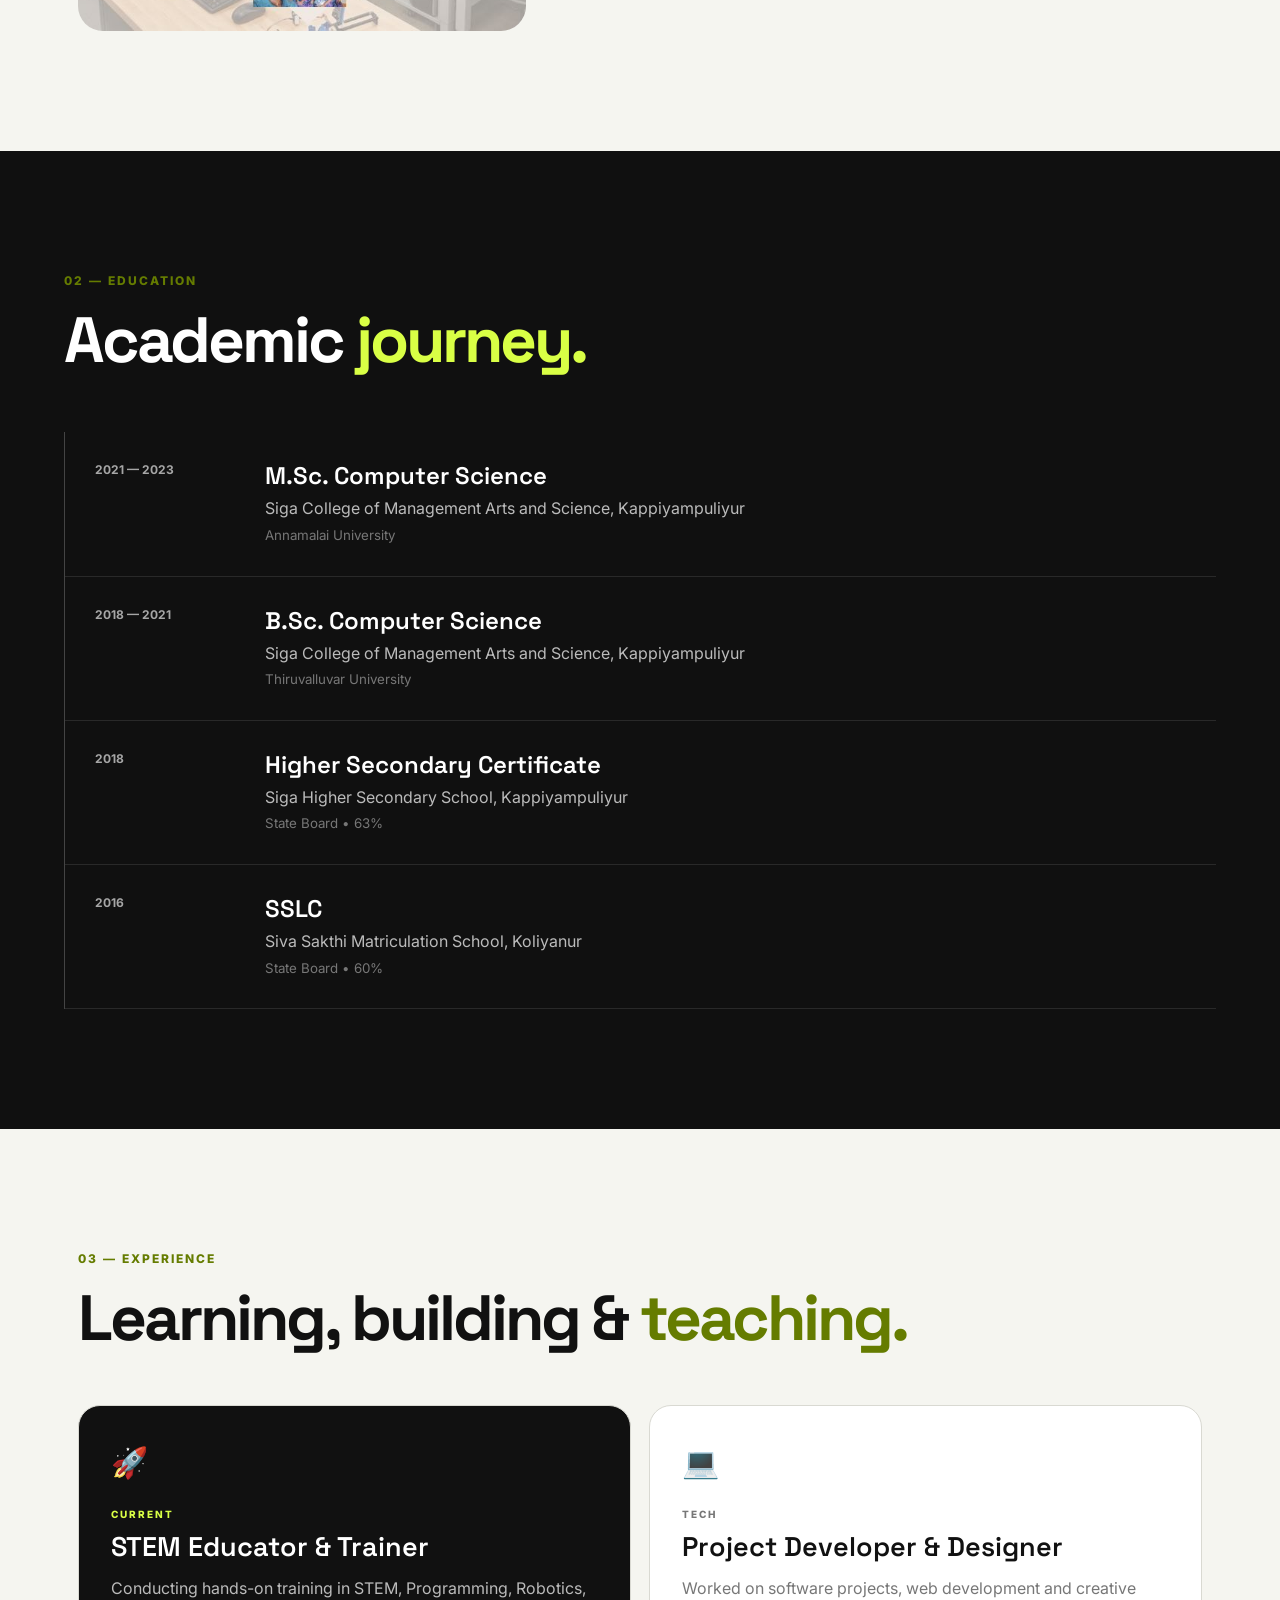
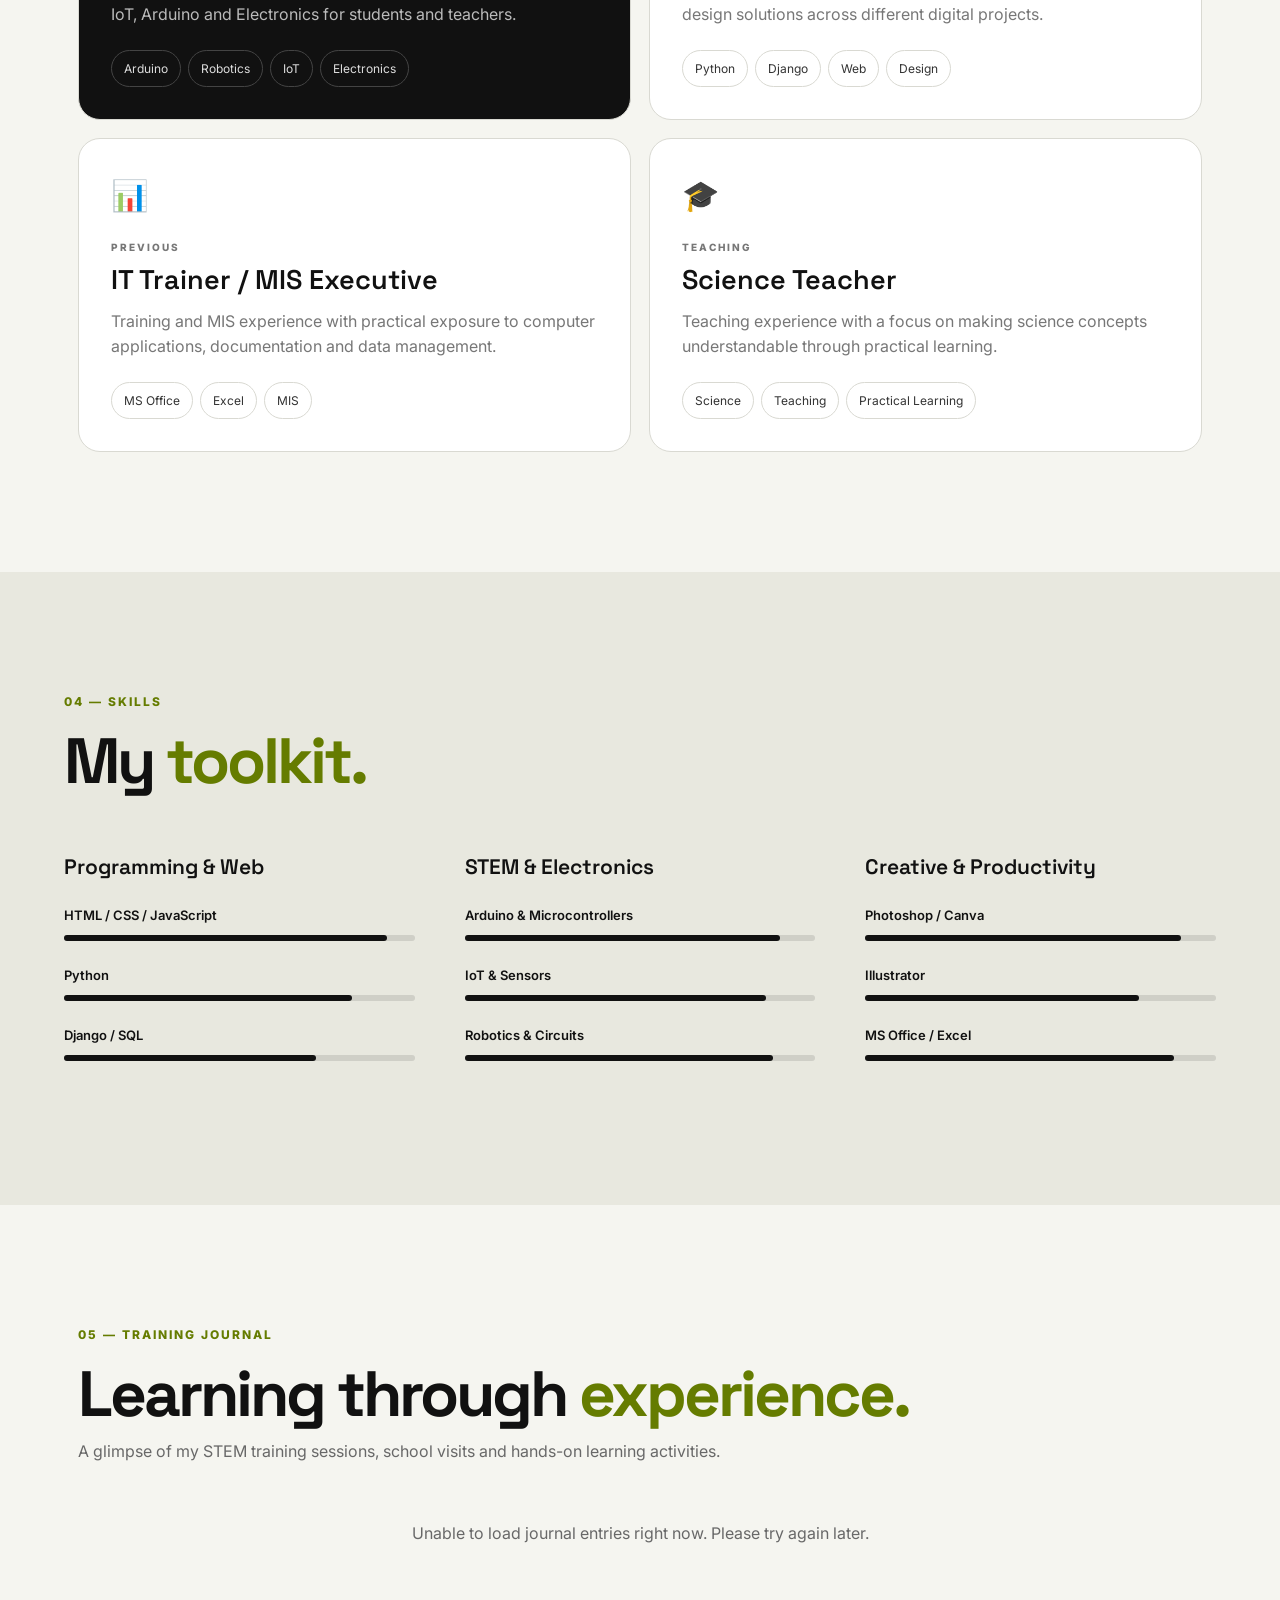
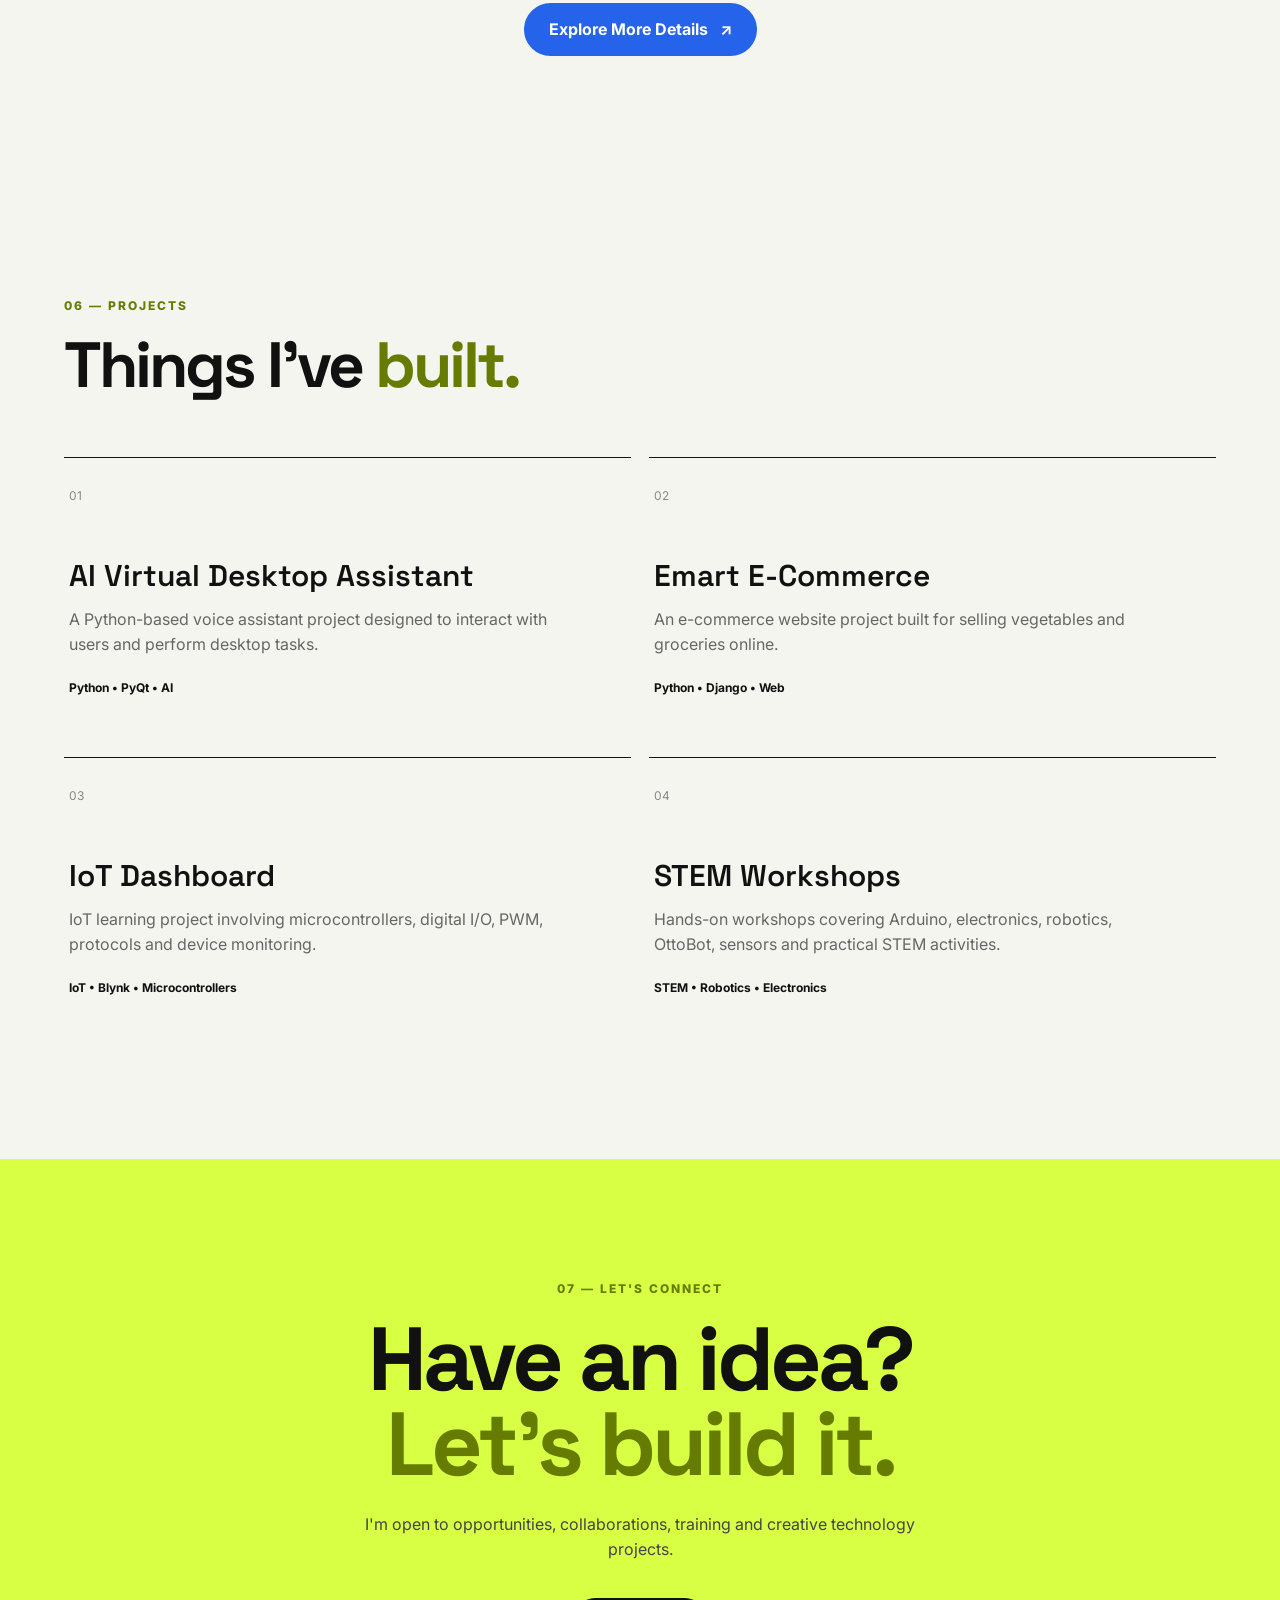
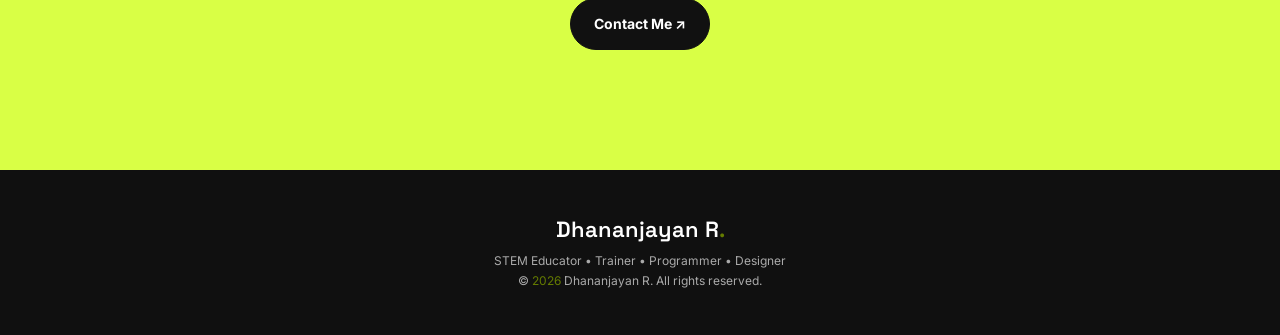
==== commit 667832ba: "Update index.html" ====
--- a/index.html
+++ b/index.html
@@ -10,6 +10,26 @@
   <link rel="preconnect" href="https://fonts.gstatic.com" crossorigin>
   <link href="https://fonts.googleapis.com/css2?family=Inter:wght@400;500;600;700;800&family=Space+Grotesk:wght@500;600;700&display=swap" rel="stylesheet">
   <link rel="stylesheet" href="style.css">
+
+  <style>
+    .journal-section { position: relative; }
+    .journal-intro { color: var(--muted, #9ca3af); margin-top: 12px; max-width: 650px; line-height: 1.7; }
+    .journal-grid { display:grid; grid-template-columns:repeat(2,minmax(0,1fr)); gap:24px; margin-top:32px; }
+    .journal-card { overflow:hidden; border:1px solid rgba(148,163,184,.2); border-radius:18px; background:var(--card, rgba(255,255,255,.04)); transition:transform .25s ease,border-color .25s ease; }
+    .journal-card:hover { transform:translateY(-5px); border-color:rgba(59,130,246,.55); }
+    .journal-card img { display:block; width:100%; height:220px; object-fit:cover; background:#182235; }
+    .journal-card-body { padding:22px; }
+    .journal-meta { color:#60a5fa; font-size:.82rem; font-weight:700; letter-spacing:.04em; margin-bottom:9px; }
+    .journal-card h3 { color:var(--text, #f8fafc); font-size:1.2rem; margin:0 0 10px; }
+    .journal-card p { color:var(--muted, #aab4c4); line-height:1.65; margin:0 0 14px; }
+    .journal-location { color:var(--muted, #aab4c4); font-size:.9rem; }
+    .journal-report { display:inline-block; margin-top:14px; color:#60a5fa; text-decoration:none; font-weight:700; }
+    .journal-more-wrap { display:flex; justify-content:center; margin-top:32px; }
+    .journal-more-btn { display:inline-flex; gap:12px; align-items:center; padding:14px 25px; border-radius:999px; background:#2563eb; color:#fff; text-decoration:none; font-weight:700; transition:.2s ease; }
+    .journal-more-btn:hover { background:#1d4ed8; transform:translateY(-2px); }
+    .journal-loading,.journal-empty { grid-column:1/-1; color:var(--muted,#aab4c4); padding:24px; text-align:center; }
+    @media(max-width:700px) { .journal-grid { grid-template-columns:1fr; } .journal-card img { height:200px; } }
+  </style>
 </head>
 <body>
 
@@ -204,21 +224,18 @@
     </div>
   </section>
 
-  <section class="section training-section" id="training">
-    <div class="section-head reveal">
-      <p class="eyebrow">05 — DAILY TRAINING ACTIVITIES</p>
-      <h2>My training <span>journal.</span></h2>
-      <p class="training-intro">A record of STEM sessions, school visits and hands-on learning activities.</p>
-    </div>
-    <div class="training-toolbar reveal">
-      <label class="sr-only" for="trainingSearch">Search training activities</label>
-      <input id="trainingSearch" type="search" placeholder="Search school, topic or location..." />
-      <span id="trainingCount" aria-live="polite">Loading activities…</span>
-    </div>
-    <div class="training-grid" id="trainingGrid" aria-live="polite">
-      <p class="training-status">Connect your Google Sheet to display training activities here.</p>
-    </div>
-    <p class="training-note">Documenting my journey as a STEM Educator through workshops, innovative projects, and practical learning sessions.</p>
+  <section class="section journal-section" id="training">
+    <div class="section-head reveal">
+      <p class="eyebrow">05 — TRAINING JOURNAL</p>
+      <h2>Learning through <span>experience.</span></h2>
+      <p class="journal-intro">A glimpse of my STEM training sessions, school visits and hands-on learning activities.</p>
+    </div>
+    <div class="journal-grid" id="homeJournalGrid">
+      <p class="journal-loading">Loading my latest journal entries...</p>
+    </div>
+    <div class="journal-more-wrap">
+      <a href="training-journal.html" class="journal-more-btn">Explore More Details <span aria-hidden="true">↗</span></a>
+    </div>
   </section>
 
   <section class="section projects-section" id="projects">
@@ -271,6 +288,39 @@
 </footer>
 
 <button class="top-btn" id="topBtn" aria-label="Back to top">↑</button>
+<script>
+(() => {
+  const csvUrl = 'https://docs.google.com/spreadsheets/d/e/2PACX-1vRlr_Ez1GvgYhBowF4OGKRHFnOjW1VO8ckz-uh-FlkpNs-CdgAIHagHPMor00yWugVVNgn32lkIRIbx/pub?gid=2006043793&single=true&output=csv';
+  const grid = document.getElementById('homeJournalGrid');
+  if (!grid) return;
+  function parseCSV(text) {
+    const rows=[]; let row=[], cell='', quoted=false;
+    for(let i=0;i<text.length;i++){ const c=text[i], n=text[i+1];
+      if(c==='"' && quoted && n==='"'){cell+='"';i++;}
+      else if(c==='"'){quoted=!quoted;}
+      else if(c===',' && !quoted){row.push(cell);cell='';}
+      else if((c==='\n'||c==='\r')&&!quoted){ if(c==='\r'&&n==='\n')i++; row.push(cell); if(row.some(v=>v.trim()))rows.push(row); row=[];cell='';}
+      else cell+=c;
+    }
+    row.push(cell); if(row.some(v=>v.trim()))rows.push(row);
+    const headers=(rows.shift()||[]).map(h=>h.trim());
+    return rows.map(r=>Object.fromEntries(headers.map((h,i)=>[h,(r[i]||'').trim()])));
+  }
+  const esc = value => String(value||'').replace(/[&<>"']/g,c=>({'&':'&amp;','<':'&lt;','>':'&gt;','"':'&quot;',"'":'&#39;'}[c]));
+  function card(item){
+    const title=item.Topic||item.Title||'STEM Training Activity';
+    const date=item.Date||''; const place=[item.School,item.Location].filter(Boolean).join(' · ');
+    const photo=item.PhotoURL||item.PhotoUrl||item.ImageURL||''; const desc=item.Description||'';
+    return `<article class="journal-card">${photo?`<img src="${esc(photo)}" alt="${esc(title)}" loading="lazy" onerror="this.style.display='none'">`:''}<div class="journal-card-body"><div class="journal-meta">${esc(date)}</div><h3>${esc(title)}</h3>${place?`<div class="journal-location">${esc(place)}</div>`:''}<p>${esc(desc)}</p>${item.ReportURL?`<a class="journal-report" href="${esc(item.ReportURL)}" target="_blank" rel="noopener">View session report ↗</a>`:''}</div></article>`;
+  }
+  fetch(csvUrl).then(r=>{if(!r.ok)throw new Error('Could not load the journal');return r.text();}).then(text=>{
+    const entries=parseCSV(text).filter(x=>Object.values(x).some(v=>v));
+    entries.sort((a,b)=>{const da=Date.parse(a.Date),db=Date.parse(b.Date);return (isNaN(db)?0:db)-(isNaN(da)?0:da);});
+    const latest=entries.slice(0,2);
+    grid.innerHTML=latest.length?latest.map(card).join(''):'<p class="journal-empty">Journal entries will appear here soon.</p>';
+  }).catch(()=>{grid.innerHTML='<p class="journal-empty">Unable to load journal entries right now. Please try again later.</p>';});
+})();
+</script>
 <script src="script.js"></script>
 </body>
 </html>
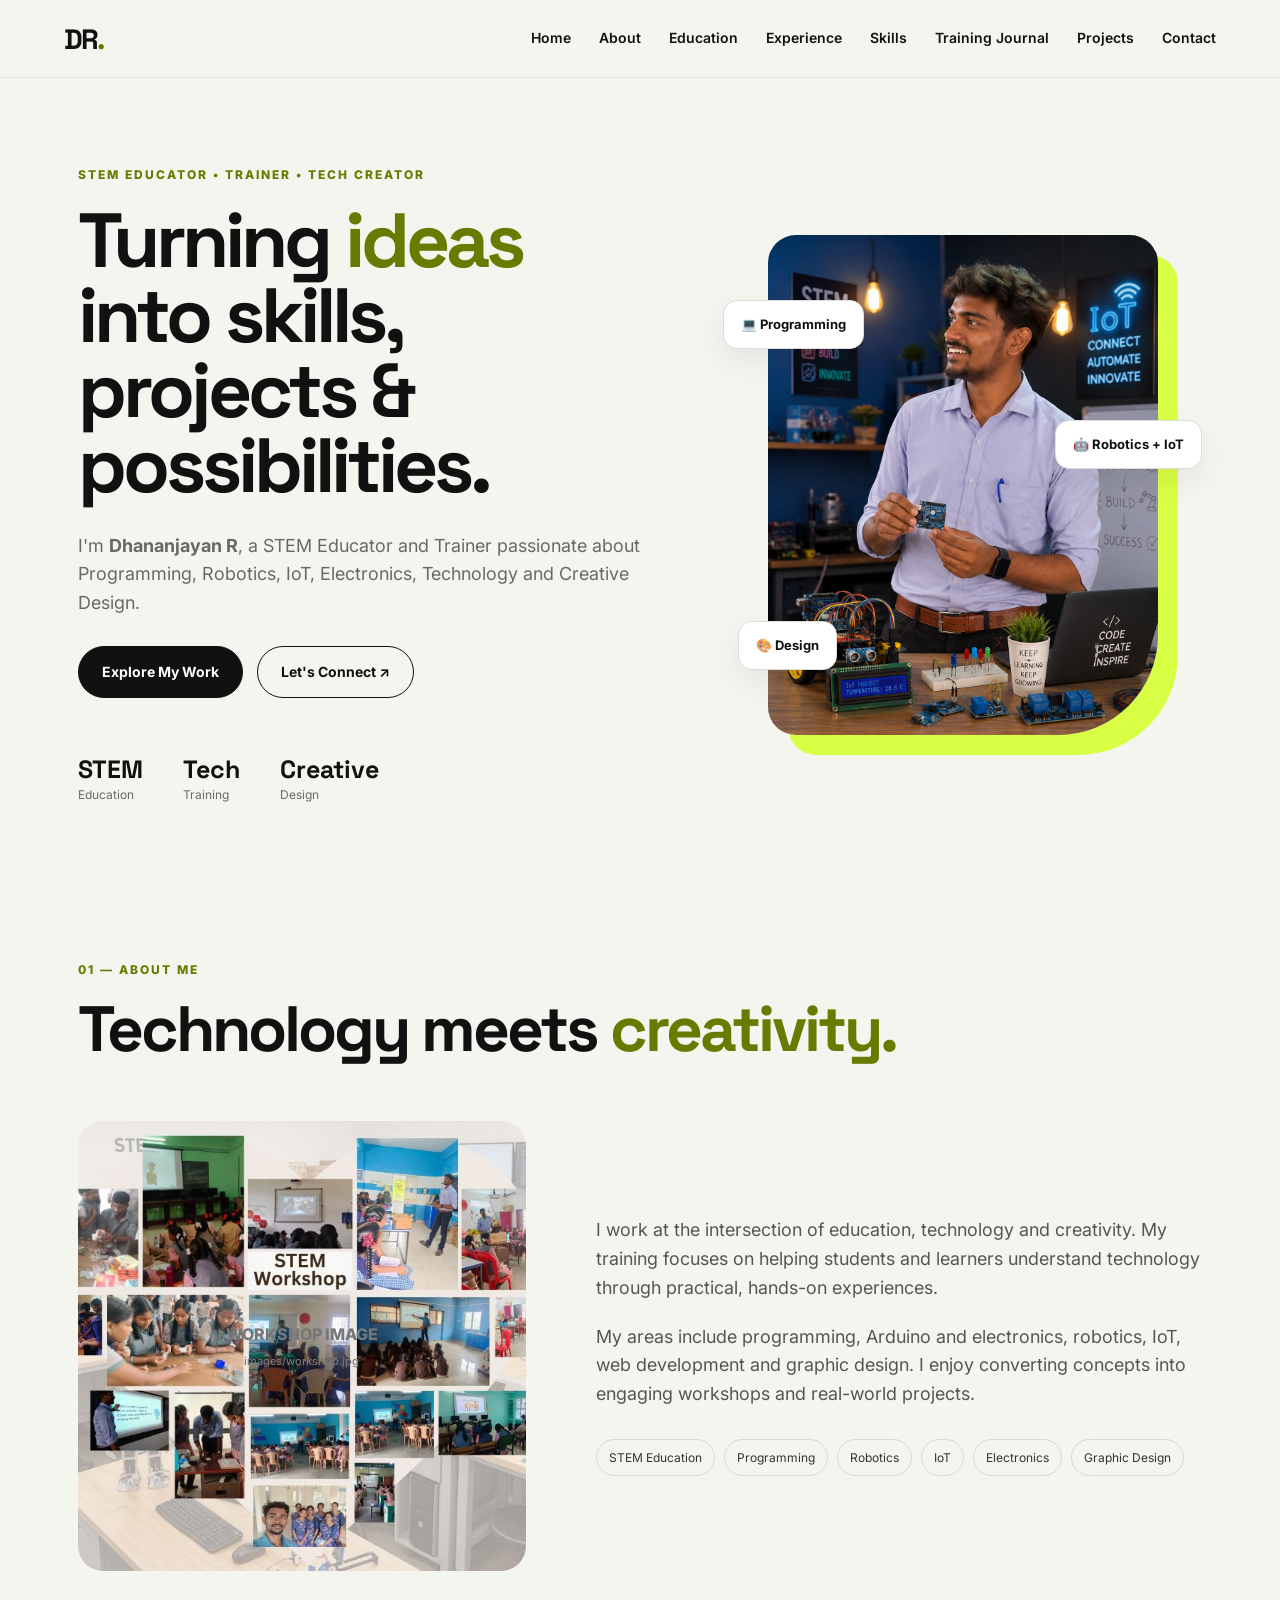
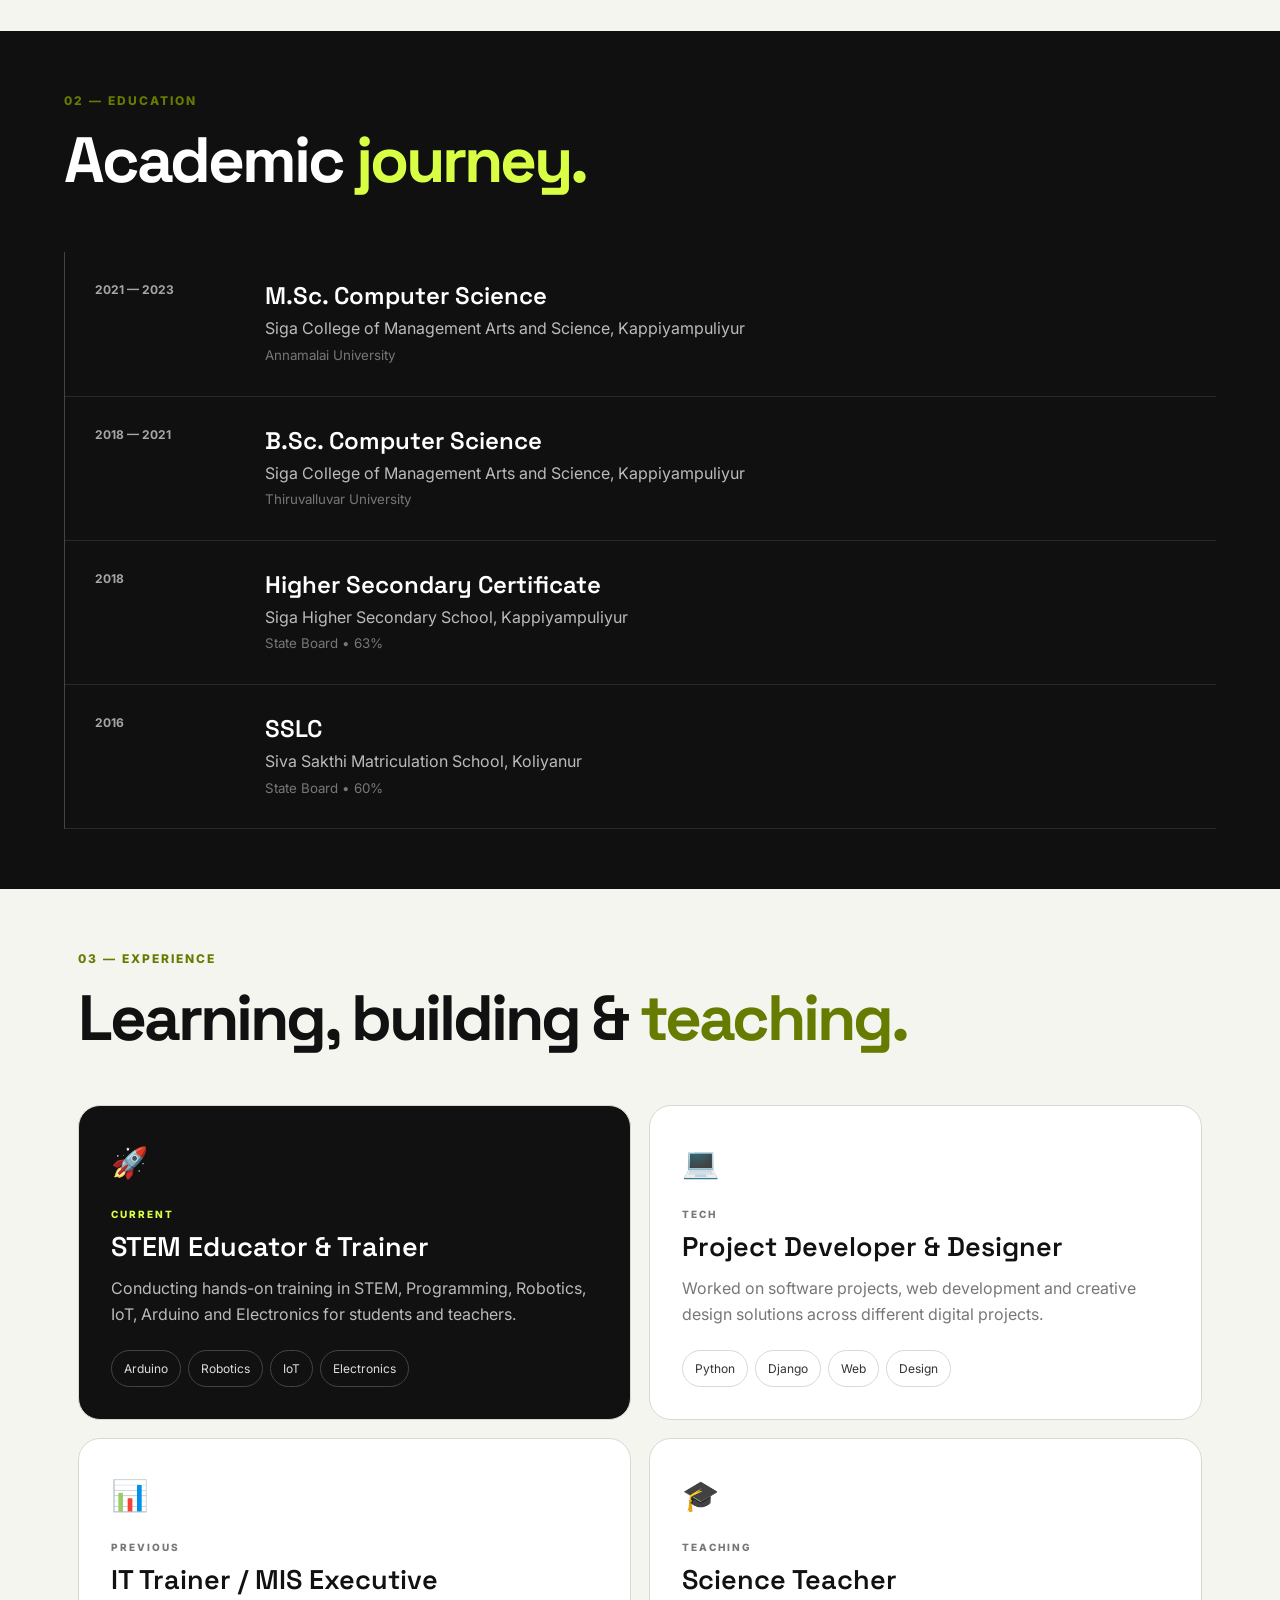
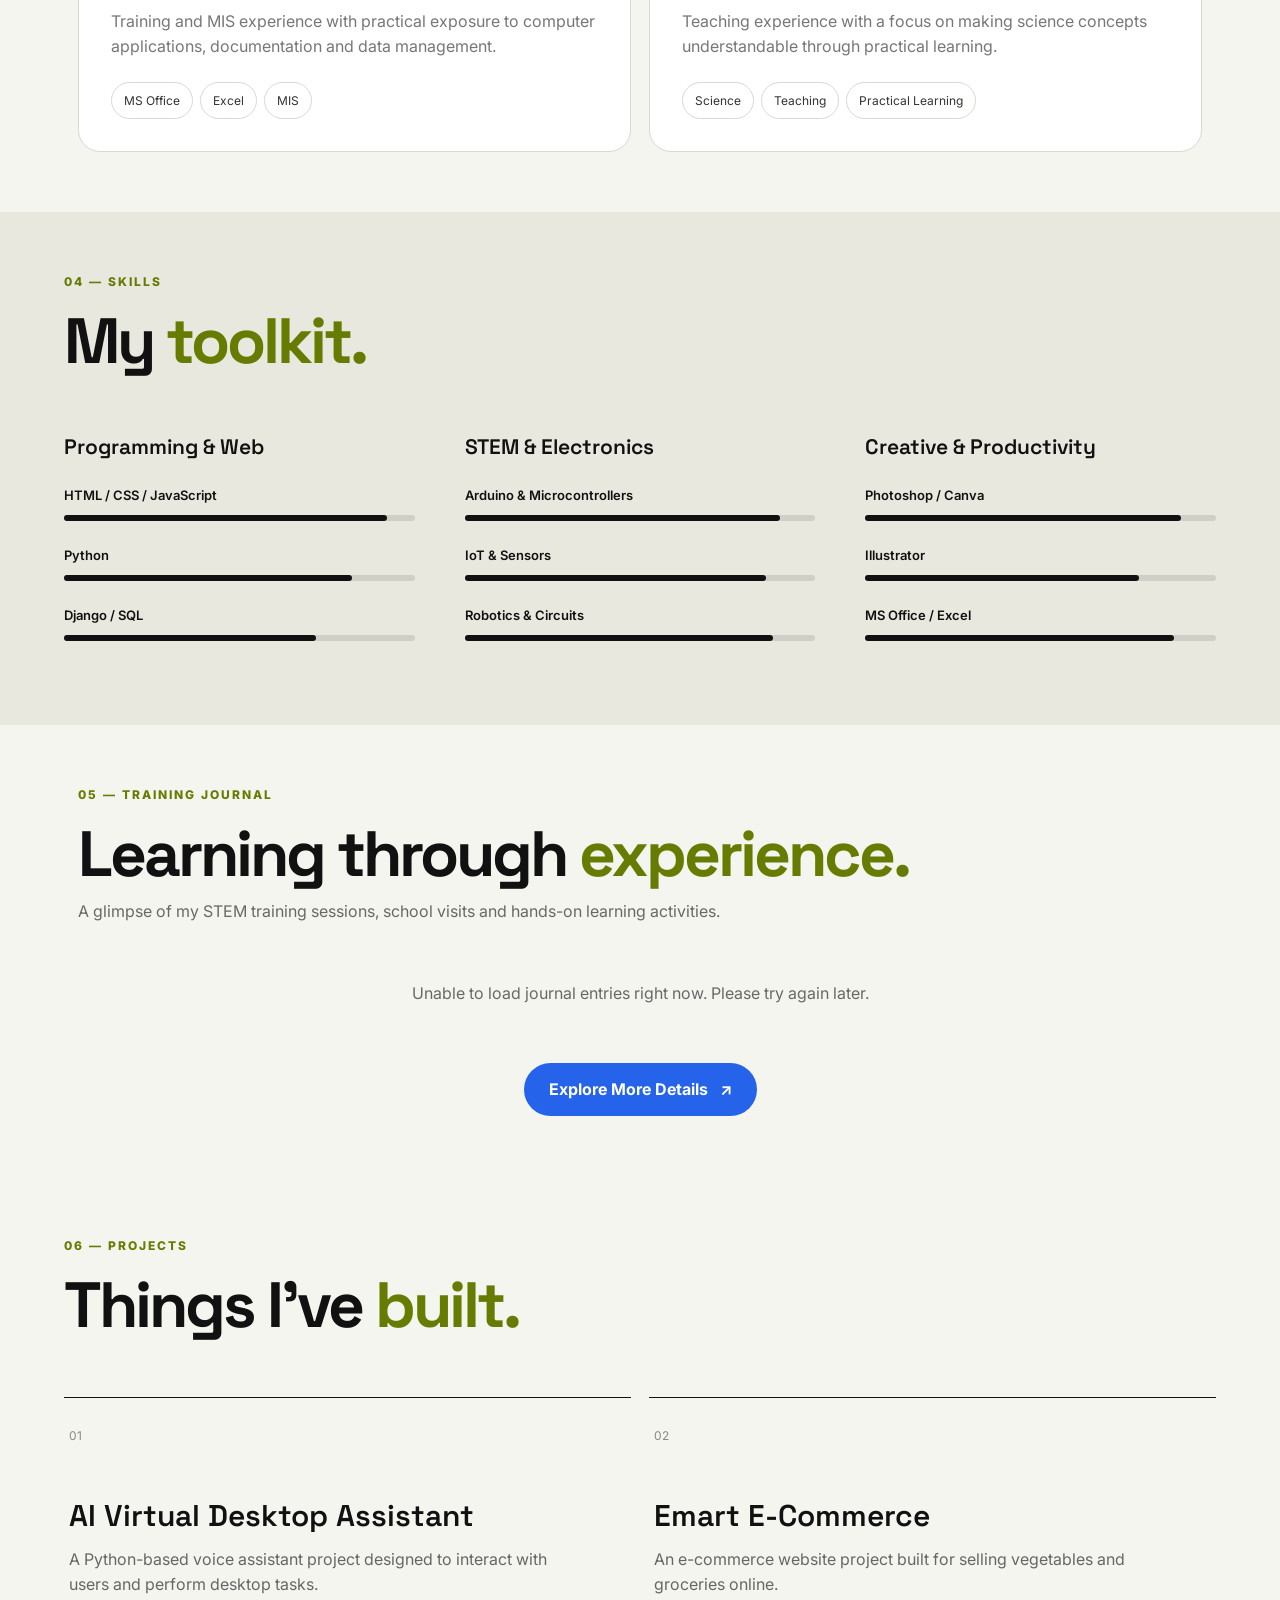
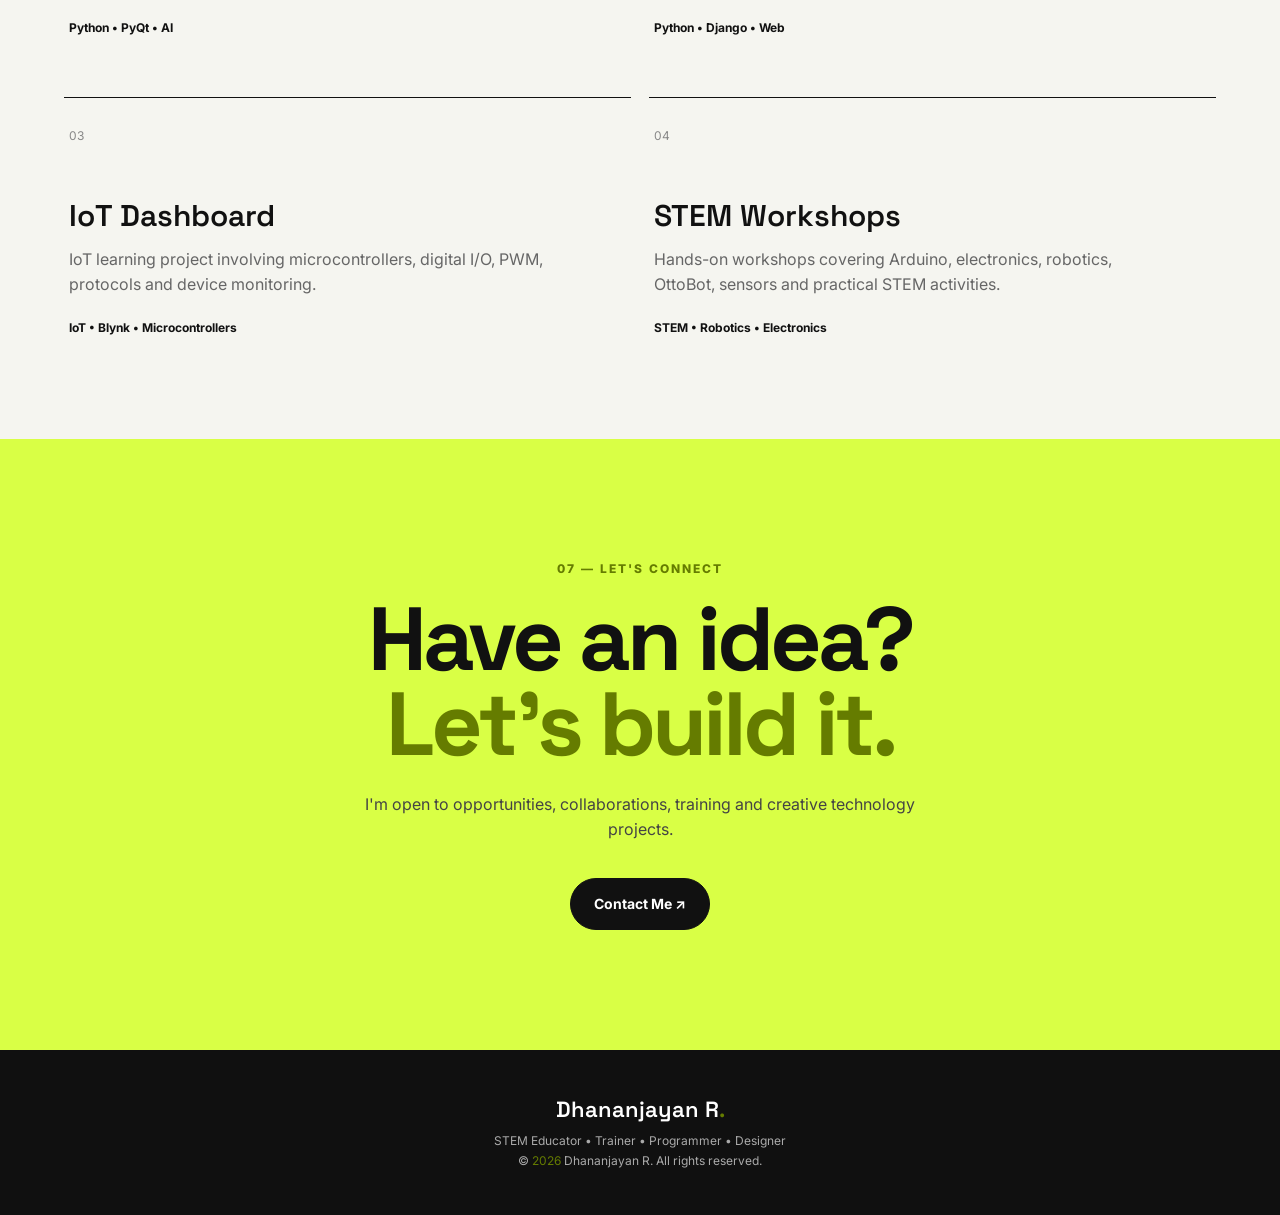
==== commit e2a775fd: "Update index.html" ====
--- a/index.html
+++ b/index.html
@@ -20,7 +20,7 @@
     .journal-card img { display:block; width:100%; height:220px; object-fit:cover; background:#182235; }
     .journal-card-body { padding:22px; }
     .journal-meta { color:#60a5fa; font-size:.82rem; font-weight:700; letter-spacing:.04em; margin-bottom:9px; }
-    .journal-card h3 { color:var(--text, #f8fafc); font-size:1.2rem; margin:0 0 10px; }
+    .journal-card h3 { color:var(--text, #03f627); font-size:1.2rem; margin:0 0 10px; }
     .journal-card p { color:var(--muted, #aab4c4); line-height:1.65; margin:0 0 14px; }
     .journal-location { color:var(--muted, #aab4c4); font-size:.9rem; }
     .journal-report { display:inline-block; margin-top:14px; color:#60a5fa; text-decoration:none; font-weight:700; }
--- a/style.css
+++ b/style.css
@@ -19,7 +19,7 @@
 .photo-frame:not(.photo-placeholder) .placeholder-content{display:none}
 .floating-card{position:absolute;background:white;padding:13px 17px;border:1px solid #ddd;border-radius:14px;box-shadow:0 12px 30px #0001;font-size:13px;font-weight:700;animation:float 4s ease-in-out infinite}.card-one{top:90px;left:0}.card-two{right:0;top:210px;animation-delay:1s}.card-three{bottom:90px;left:15px;animation-delay:2s}
 @keyframes float{50%{transform:translateY(-10px)}}
-.section{max-width:var(--max);margin:auto;padding:120px 28px}.section-head h2{font:700 clamp(38px,5vw,64px)/1 "Space Grotesk";letter-spacing:-3px}.about-grid{display:grid;grid-template-columns:.85fr 1.15fr;gap:70px;align-items:center;margin-top:60px}
+.section{max-width:var(--max);margin:auto;padding:60px 28px}.section-head h2{font:700 clamp(38px,5vw,64px)/1 "Space Grotesk";letter-spacing:-3px}.about-grid{display:grid;grid-template-columns:.85fr 1.15fr;gap:70px;align-items:center;margin-top:60px}
 .about-image{height:450px;background:#ddd;border-radius:25px;overflow:hidden;position:relative}.about-image img{width:100%;height:100%;object-fit:cover}.image-placeholder .placeholder-content{display:flex}.about-copy{font-size:18px;color:#555}.about-copy p+p{margin-top:20px}.pill-list{display:flex;flex-wrap:wrap;gap:9px;margin-top:30px}.pill-list span,.tags span{padding:8px 12px;border:1px solid var(--line);border-radius:50px;font-size:12px;color:#333}
 .dark-section{max-width:none;background:var(--dark);color:white;padding-left:max(5vw,28px);padding-right:max(5vw,28px)}.dark-section .section-head{max-width:var(--max);margin:auto}.dark-section .section-head h2 span{color:var(--accent)}
 .timeline{max-width:var(--max);margin:60px auto 0;border-left:1px solid #444}.timeline-item{display:grid;grid-template-columns:170px 1fr;padding:28px 0 28px 30px;border-bottom:1px solid #292929}.year{font-size:12px;color:#a6a6a6;font-weight:700}.timeline-content h3{font:600 24px "Space Grotesk";margin-bottom:5px}.timeline-content p{color:#bbb}.timeline-content small{color:#777}
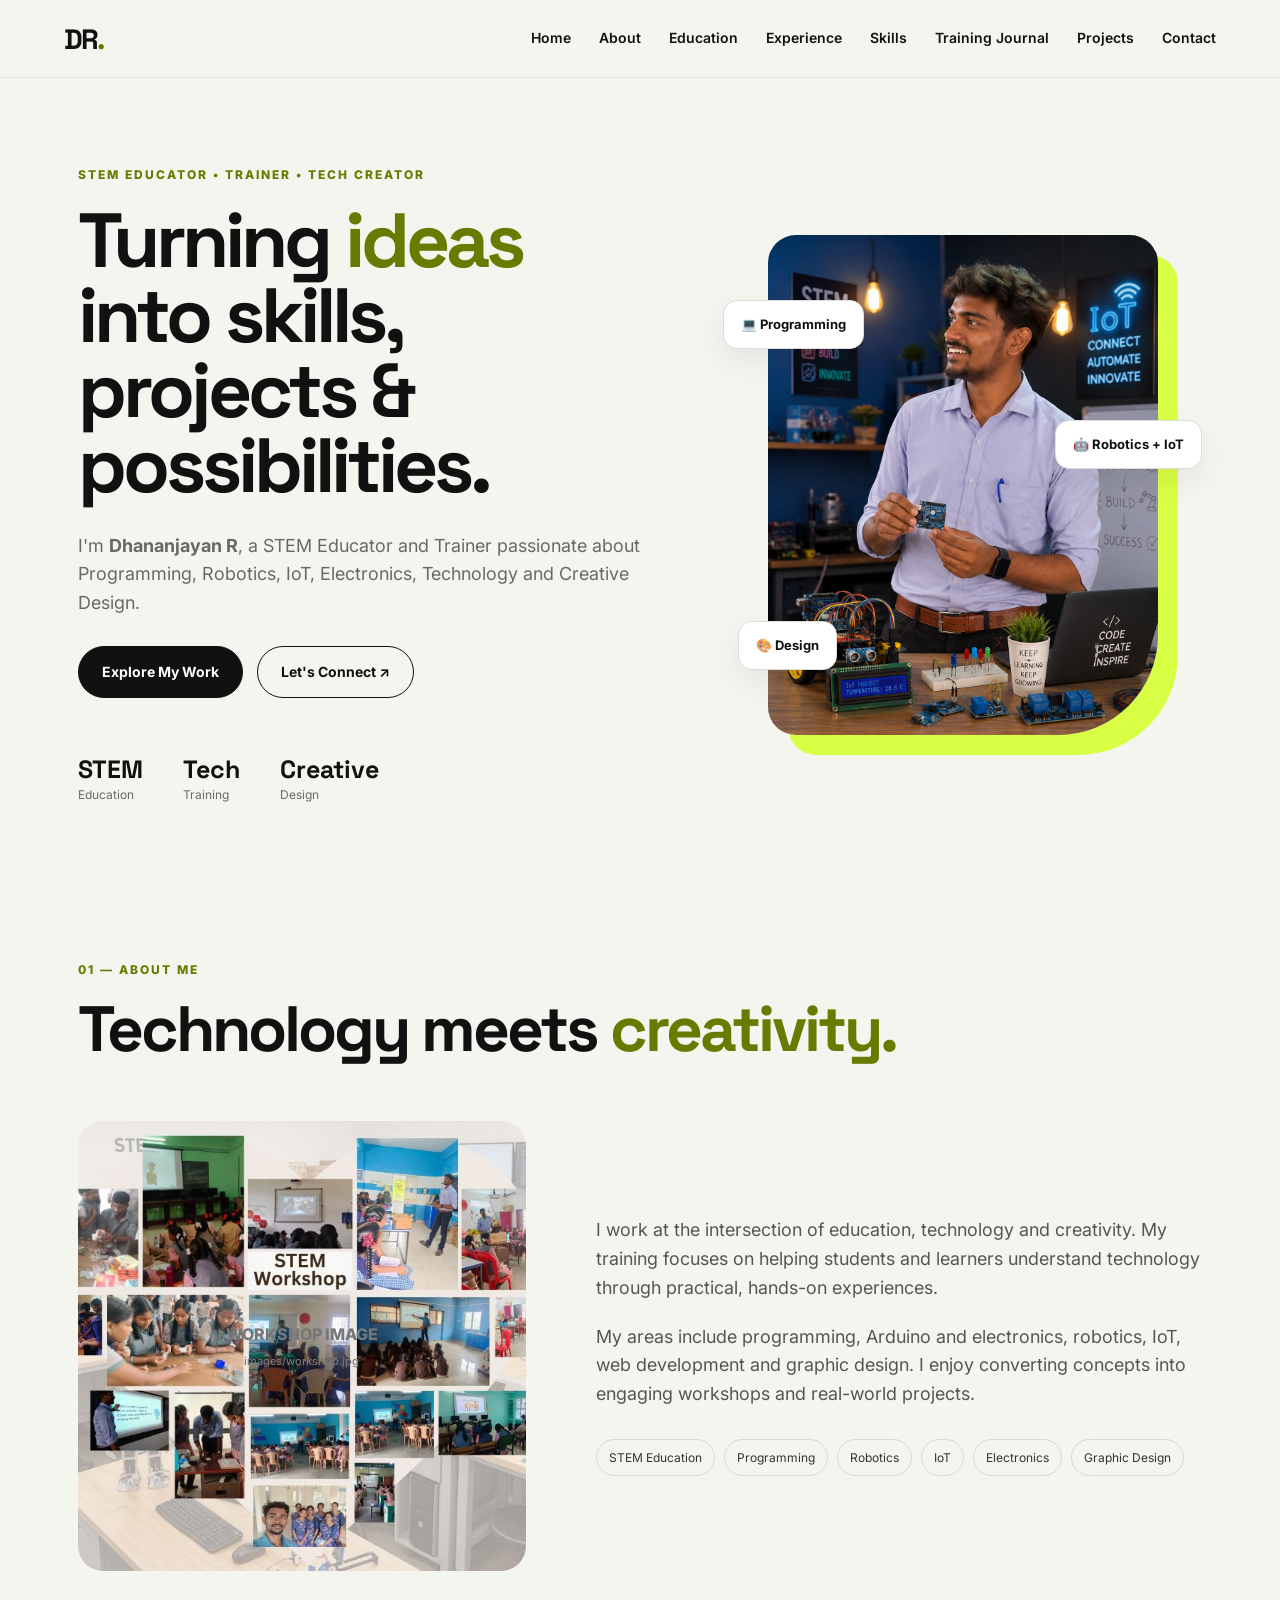
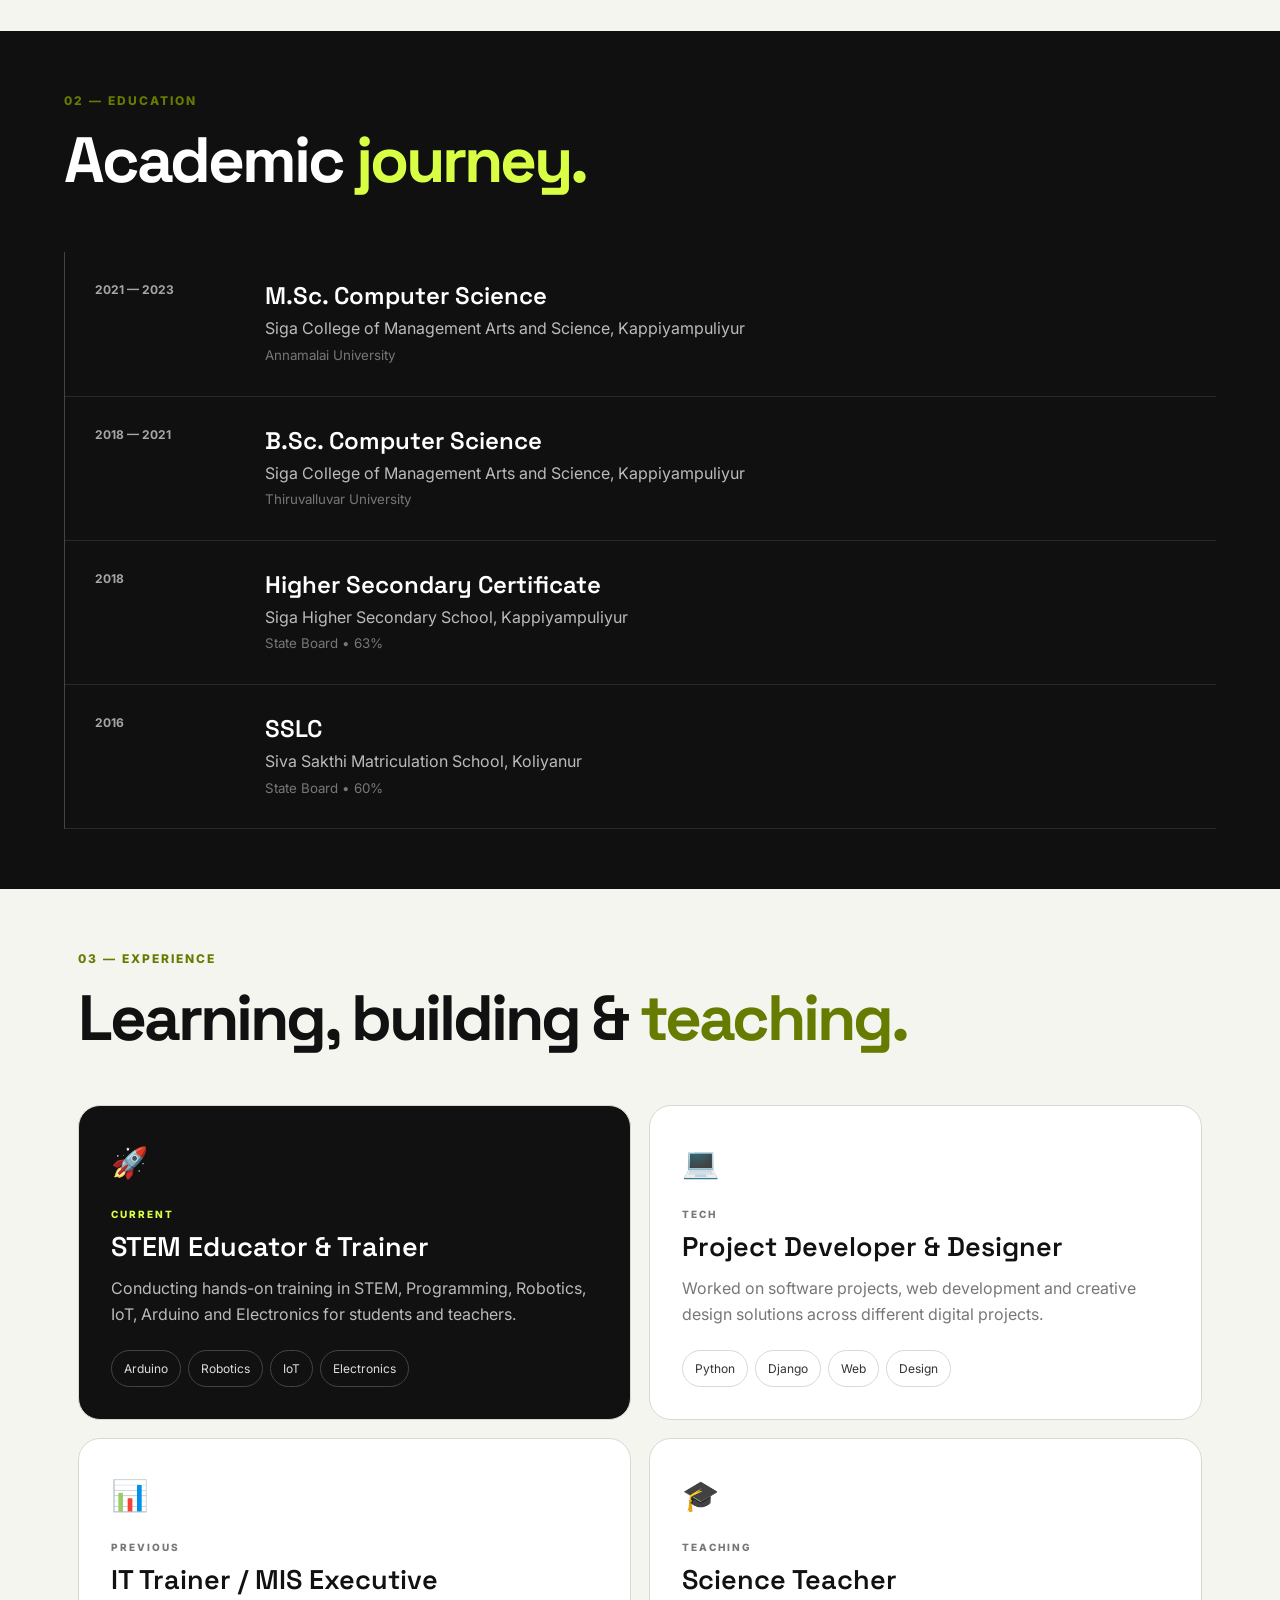
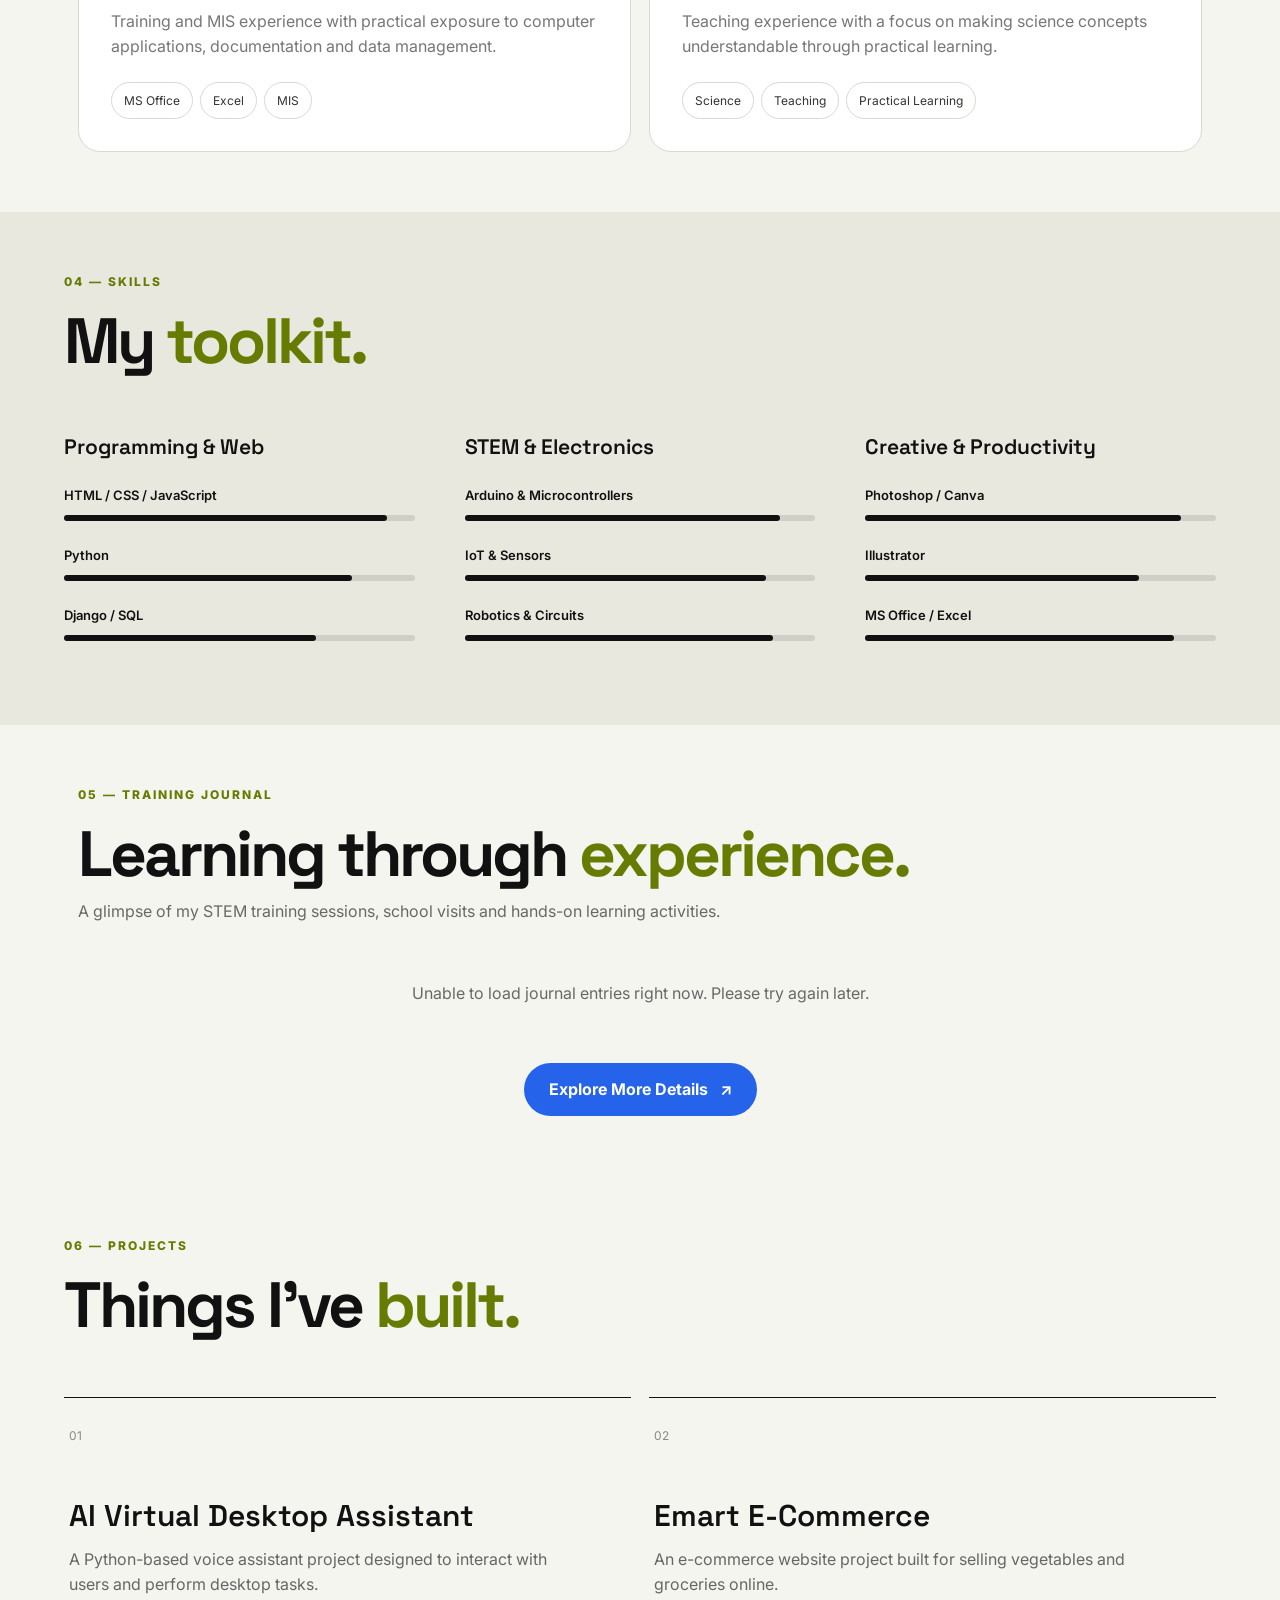
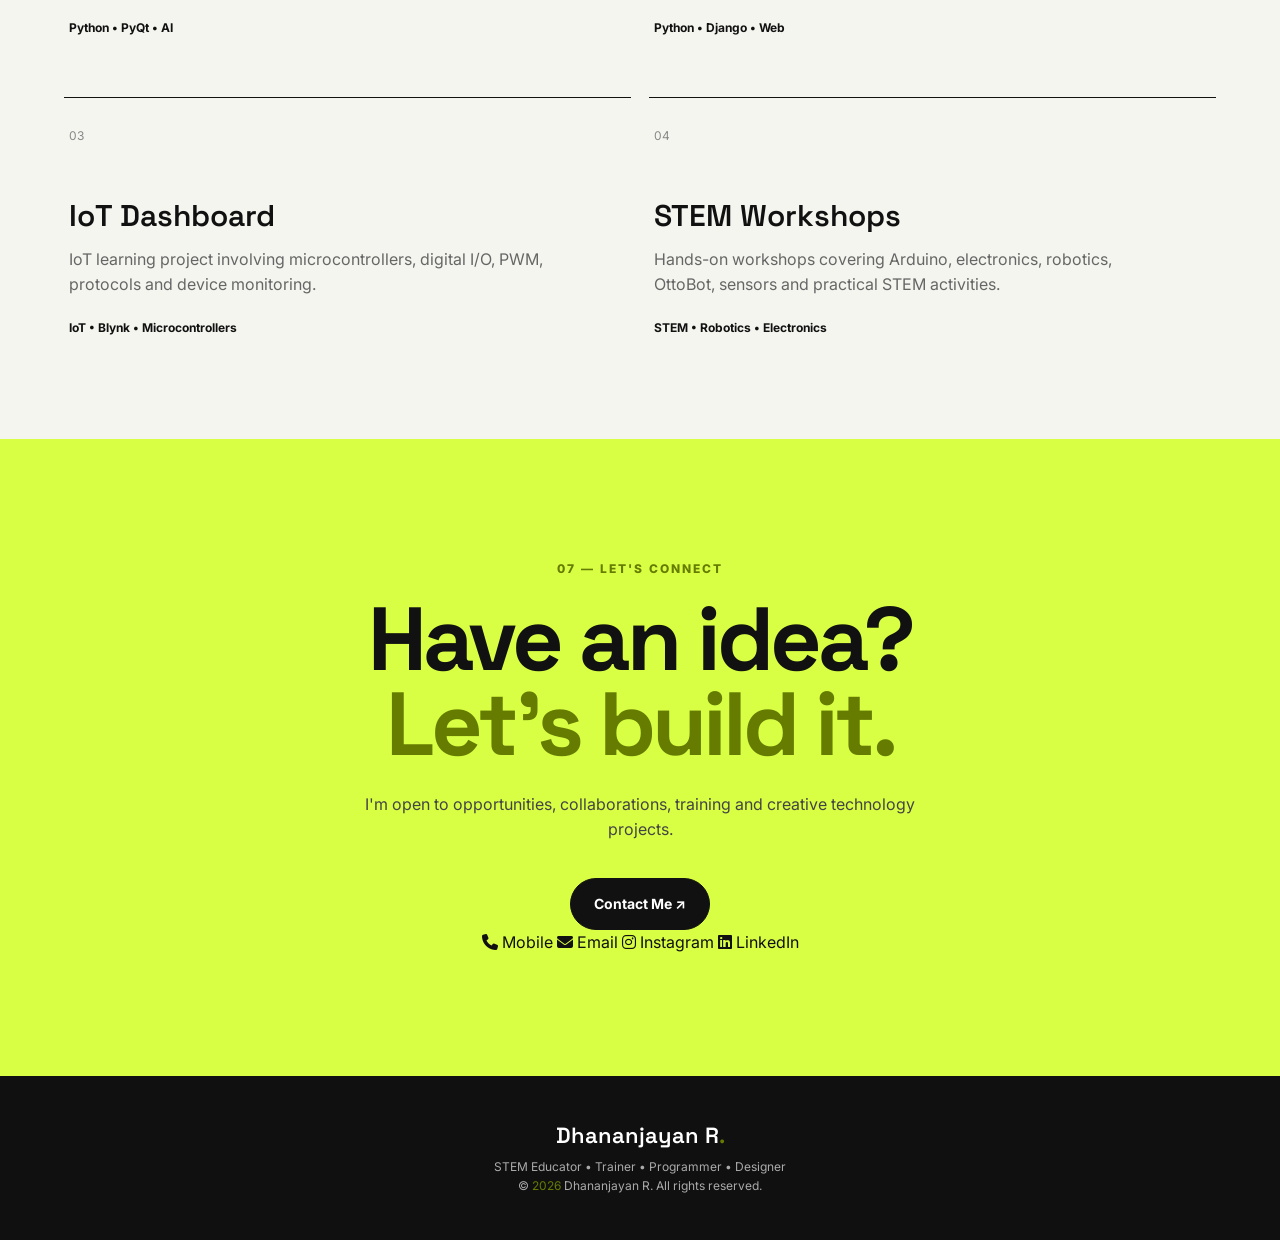
==== commit a73c2a4c: "Update index.html contact added" ====
--- a/index.html
+++ b/index.html
@@ -10,6 +10,8 @@
   <link rel="preconnect" href="https://fonts.gstatic.com" crossorigin>
   <link href="https://fonts.googleapis.com/css2?family=Inter:wght@400;500;600;700;800&family=Space+Grotesk:wght@500;600;700&display=swap" rel="stylesheet">
   <link rel="stylesheet" href="style.css">
+  <link rel="stylesheet"
+    href="https://cdnjs.cloudflare.com/ajax/libs/font-awesome/6.5.2/css/all.min.css">
 
   <style>
     .journal-section { position: relative; }
@@ -20,7 +22,7 @@
     .journal-card img { display:block; width:100%; height:220px; object-fit:cover; background:#182235; }
     .journal-card-body { padding:22px; }
     .journal-meta { color:#60a5fa; font-size:.82rem; font-weight:700; letter-spacing:.04em; margin-bottom:9px; }
-    .journal-card h3 { color:var(--text, #03f627); font-size:1.2rem; margin:0 0 10px; }
+    .journal-card h3 { color:var(--text, #657c00); font-size:1.2rem; margin:0 0 10px; }
     .journal-card p { color:var(--muted, #aab4c4); line-height:1.65; margin:0 0 14px; }
     .journal-location { color:var(--muted, #aab4c4); font-size:.9rem; }
     .journal-report { display:inline-block; margin-top:14px; color:#60a5fa; text-decoration:none; font-weight:700; }
@@ -274,9 +276,46 @@
   <section class="cta" id="contact">
     <div class="reveal">
       <p class="eyebrow">07 — LET'S CONNECT</p>
-      <h2>Have an idea?<br><span>Let's build it.</span></h2>
-      <p>I'm open to opportunities, collaborations, training and creative technology projects.</p>
-      <a class="btn primary" href="mailto:yourmail@example.com">Contact Me ↗</a>
+
+      <h2>Have an idea?<br>
+        <span>Let's build it.</span>
+      </h2>
+
+      <p>
+        I'm open to opportunities, collaborations, training
+        and creative technology projects.
+      </p>
+
+      <a class="btn primary" href="mailto:jayancanvas@gmail.com">
+        Contact Me ↗
+      </a>
+
+      <div class="social-links">
+
+          <a href="tel:+919025316695" class="social-link">
+              <i class="fa-solid fa-phone"></i>
+              <span>Mobile</span>
+          </a>
+
+          <a href="mailto:jayancanvas@gmail.com" class="social-link">
+              <i class="fa-solid fa-envelope"></i>
+              <span>Email</span>
+          </a>
+
+          <a href="https://www.instagram.com/jayan_msd07?dlrf=NWdrNzRkcHY2MW13"
+            target="_blank" class="social-link">
+              <i class="fa-brands fa-instagram"></i>
+              <span>Instagram</span>
+          </a>
+
+          <a href="https://www.linkedin.com/in/dhananjayan-ruthragaramoorthy-23119527b/"
+            target="_blank" class="social-link">
+              <i class="fa-brands fa-linkedin"></i>
+              <span>LinkedIn</span>
+          </a>
+
+      </div>
+
     </div>
   </section>
 </main>
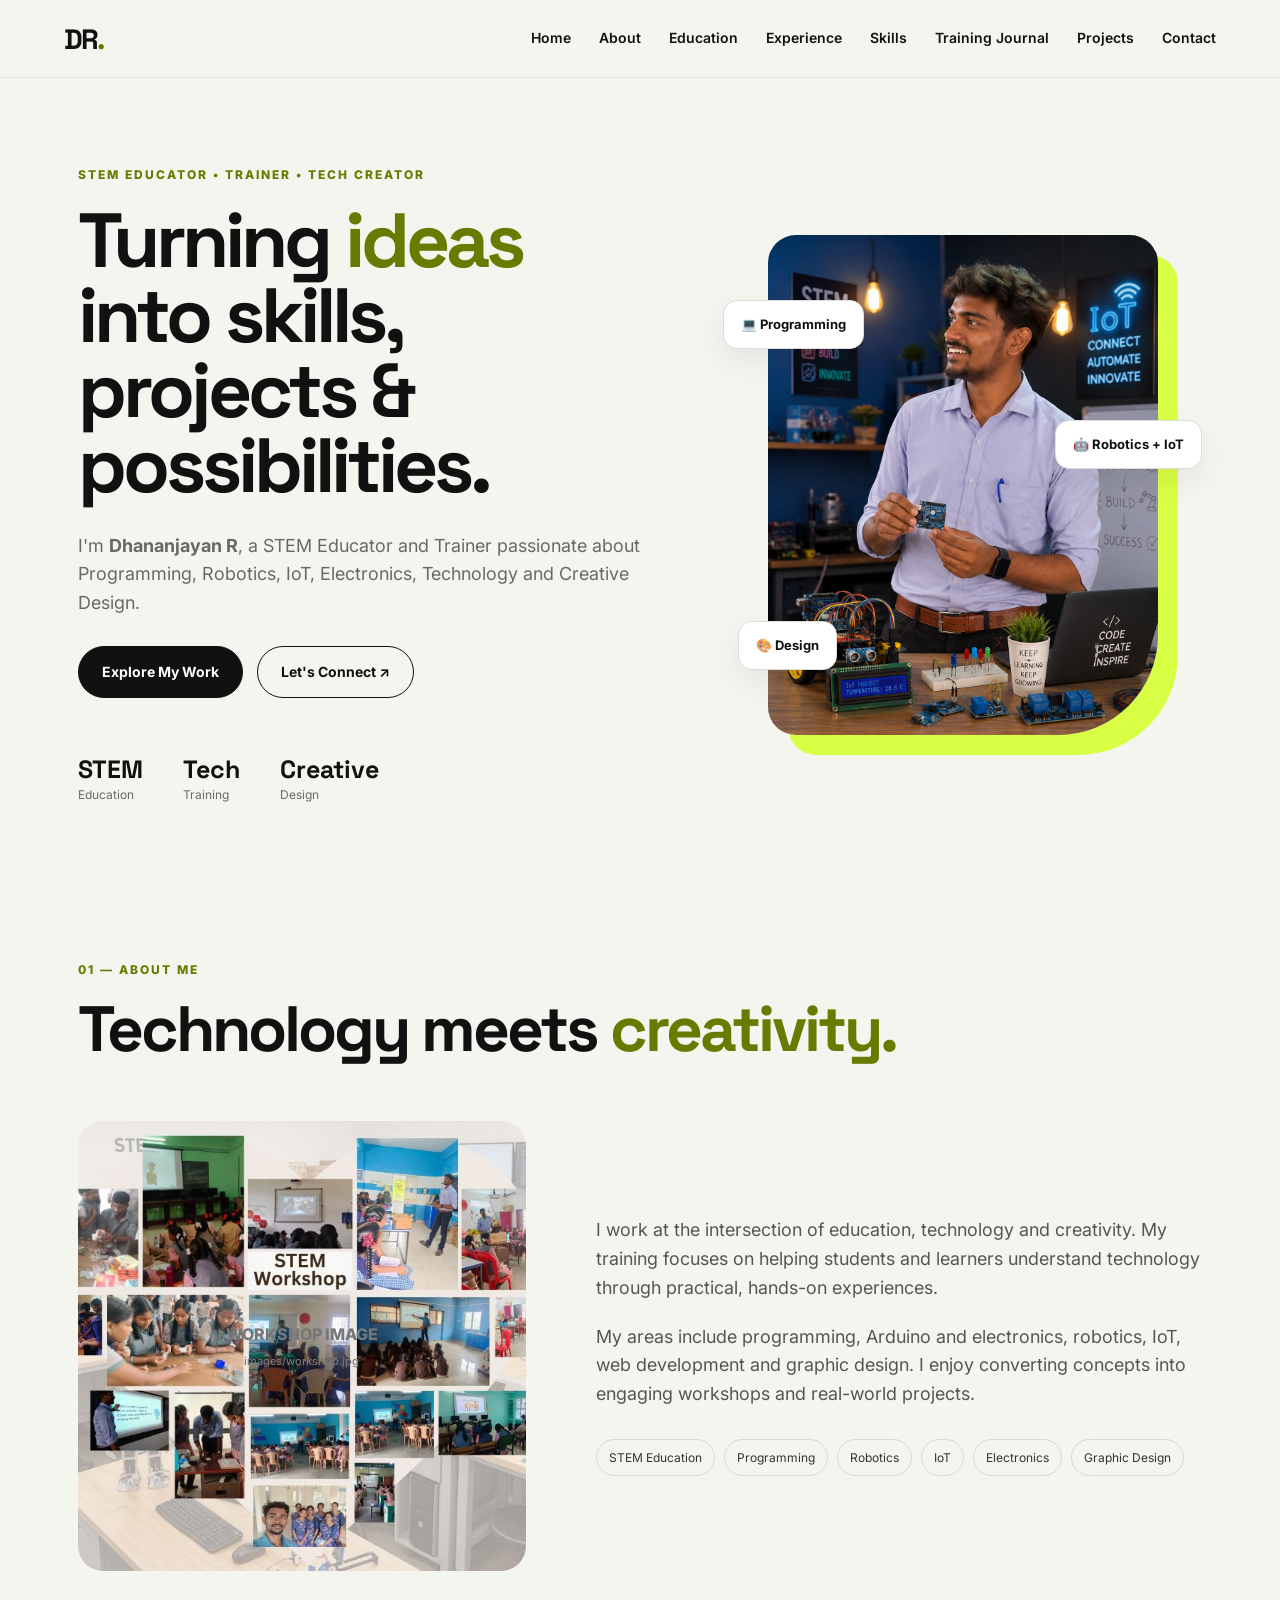
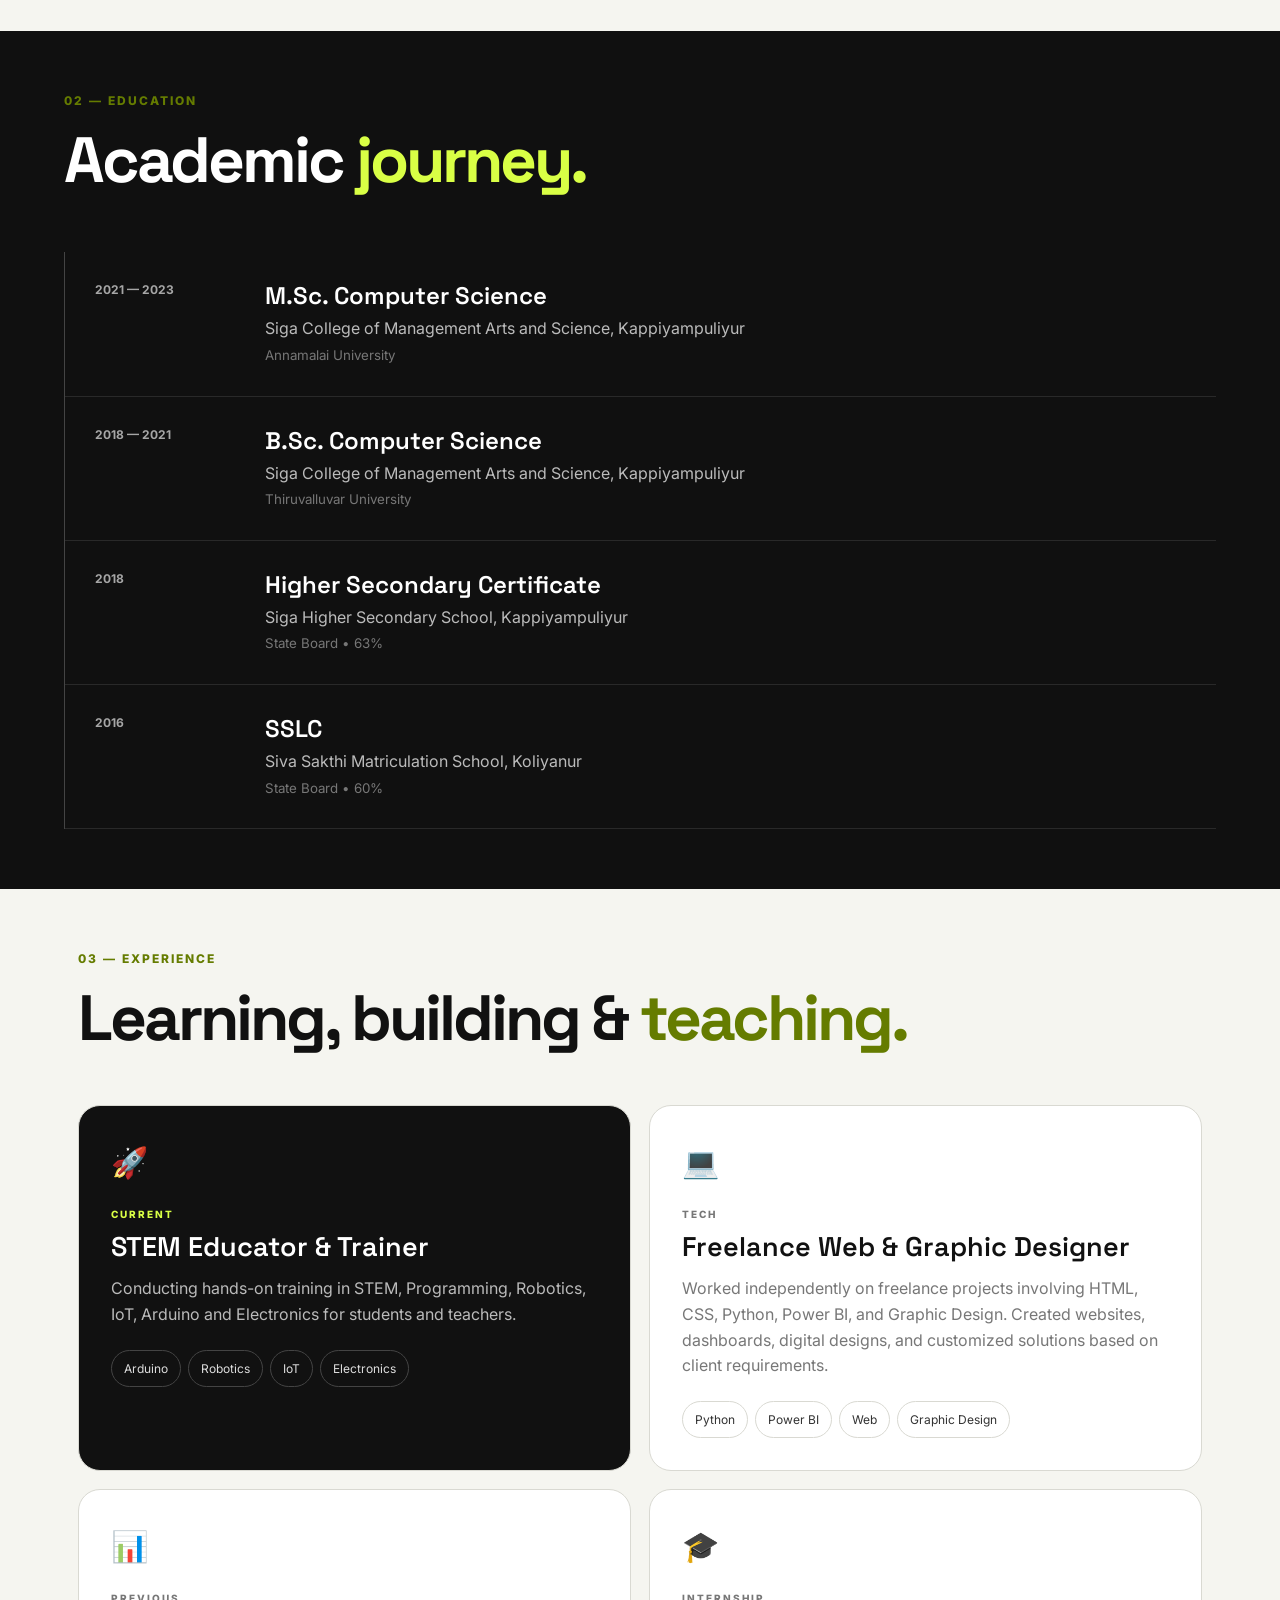
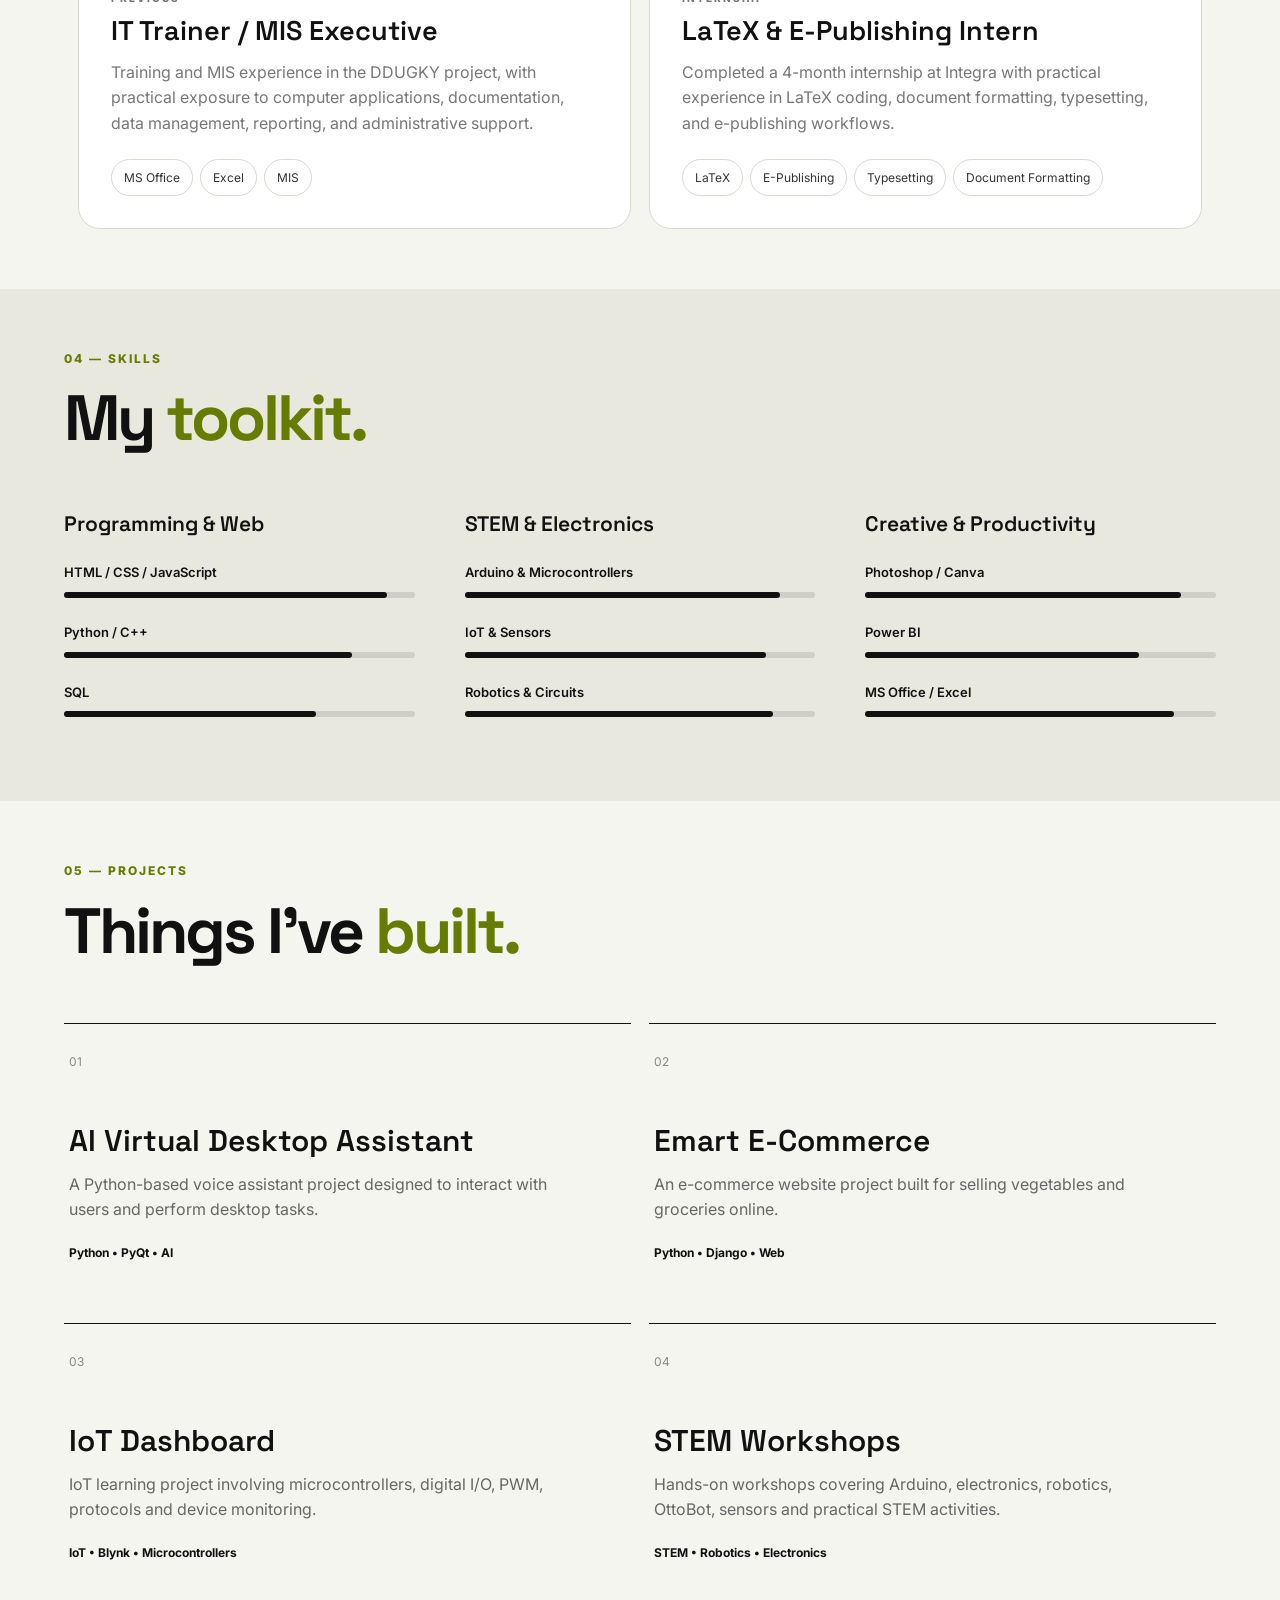
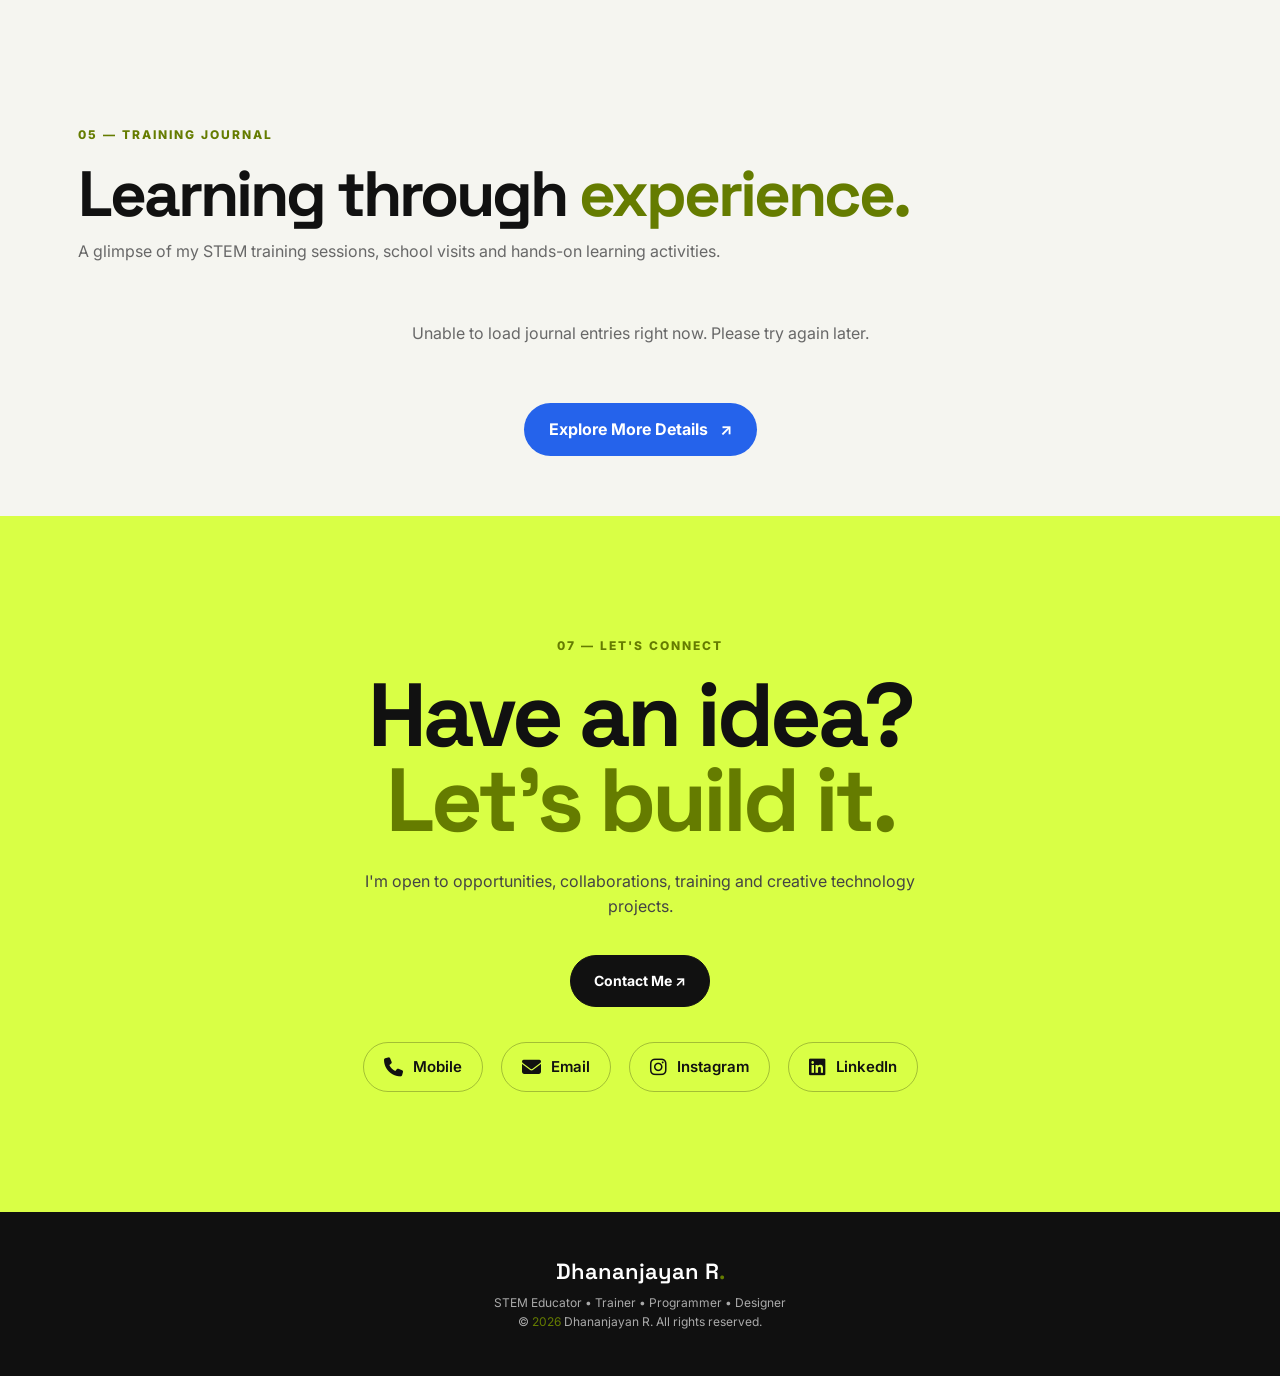
==== commit 602704a1: "Update index.html" ====
--- a/index.html
+++ b/index.html
@@ -172,23 +172,23 @@
       <article class="experience-card reveal">
         <div class="icon">💻</div>
         <p class="role">TECH</p>
-        <h3>Project Developer & Designer</h3>
-        <p>Worked on software projects, web development and creative design solutions across different digital projects.</p>
-        <div class="tags"><span>Python</span><span>Django</span><span>Web</span><span>Design</span></div>
+        <h3>Freelance Web & Graphic Designer</h3>
+        <p>Worked independently on freelance projects involving HTML, CSS, Python, Power BI, and Graphic Design. Created websites, dashboards, digital designs, and customized solutions based on client requirements.</p>
+        <div class="tags"><span>Python</span><span>Power BI</span><span>Web</span><span>Graphic Design</span></div>
       </article>
       <article class="experience-card reveal">
         <div class="icon">📊</div>
         <p class="role">PREVIOUS</p>
         <h3>IT Trainer / MIS Executive</h3>
-        <p>Training and MIS experience with practical exposure to computer applications, documentation and data management.</p>
+        <p>Training and MIS experience in the DDUGKY project, with practical exposure to computer applications, documentation, data management, reporting, and administrative support.</p>
         <div class="tags"><span>MS Office</span><span>Excel</span><span>MIS</span></div>
       </article>
       <article class="experience-card reveal">
         <div class="icon">🎓</div>
-        <p class="role">TEACHING</p>
-        <h3>Science Teacher</h3>
-        <p>Teaching experience with a focus on making science concepts understandable through practical learning.</p>
-        <div class="tags"><span>Science</span><span>Teaching</span><span>Practical Learning</span></div>
+        <p class="role">INTERNSHIP</p>
+        <h3>LaTeX & E-Publishing Intern</h3>
+        <p>Completed a 4-month internship at Integra with practical experience in LaTeX coding, document formatting, typesetting, and e-publishing workflows.</p>
+        <div class="tags"><span>LaTeX</span><span>E-Publishing</span><span>Typesetting</span><span>Document Formatting</span></div>
       </article>
     </div>
   </section>
@@ -203,8 +203,8 @@
         <h3>Programming & Web</h3>
         <div class="skill-bars">
           <div><span>HTML / CSS / JavaScript</span><i style="--level: 92%"></i></div>
-          <div><span>Python</span><i style="--level: 82%"></i></div>
-          <div><span>Django / SQL</span><i style="--level: 72%"></i></div>
+          <div><span>Python / C++</span><i style="--level: 82%"></i></div>
+          <div><span>SQL</span><i style="--level: 72%"></i></div>
         </div>
       </div>
       <div class="skill-group">
@@ -219,30 +219,16 @@
         <h3>Creative & Productivity</h3>
         <div class="skill-bars">
           <div><span>Photoshop / Canva</span><i style="--level: 90%"></i></div>
-          <div><span>Illustrator</span><i style="--level: 78%"></i></div>
+          <div><span>Power BI</span><i style="--level: 78%"></i></div>
           <div><span>MS Office / Excel</span><i style="--level: 88%"></i></div>
         </div>
       </div>
     </div>
   </section>
 
-  <section class="section journal-section" id="training">
-    <div class="section-head reveal">
-      <p class="eyebrow">05 — TRAINING JOURNAL</p>
-      <h2>Learning through <span>experience.</span></h2>
-      <p class="journal-intro">A glimpse of my STEM training sessions, school visits and hands-on learning activities.</p>
-    </div>
-    <div class="journal-grid" id="homeJournalGrid">
-      <p class="journal-loading">Loading my latest journal entries...</p>
-    </div>
-    <div class="journal-more-wrap">
-      <a href="training-journal.html" class="journal-more-btn">Explore More Details <span aria-hidden="true">↗</span></a>
-    </div>
-  </section>
-
   <section class="section projects-section" id="projects">
     <div class="section-head reveal">
-      <p class="eyebrow">06 — PROJECTS</p>
+      <p class="eyebrow">05 — PROJECTS</p>
       <h2>Things I've <span>built.</span></h2>
     </div>
     <div class="project-grid">
@@ -272,6 +258,53 @@
       </article>
     </div>
   </section>
+
+  <section class="section journal-section" id="training">
+    <div class="section-head reveal">
+      <p class="eyebrow">05 — TRAINING JOURNAL</p>
+      <h2>Learning through <span>experience.</span></h2>
+      <p class="journal-intro">A glimpse of my STEM training sessions, school visits and hands-on learning activities.</p>
+    </div>
+    <div class="journal-grid" id="homeJournalGrid">
+      <p class="journal-loading">Loading my latest journal entries...</p>
+    </div>
+    <div class="journal-more-wrap">
+      <a href="training-journal.html" class="journal-more-btn">Explore More Details <span aria-hidden="true">↗</span></a>
+    </div>
+  </section>
+<!-- 
+  <section class="section projects-section" id="projects">
+    <div class="section-head reveal">
+      <p class="eyebrow">06 — PROJECTS</p>
+      <h2>Things I've <span>built.</span></h2>
+    </div>
+    <div class="project-grid">
+      <article class="project-card reveal">
+        <div class="project-number">01</div>
+        <h3>AI Virtual Desktop Assistant</h3>
+        <p>A Python-based voice assistant project designed to interact with users and perform desktop tasks.</p>
+        <span>Python • PyQt • AI</span>
+      </article>
+      <article class="project-card reveal">
+        <div class="project-number">02</div>
+        <h3>Emart E-Commerce</h3>
+        <p>An e-commerce website project built for selling vegetables and groceries online.</p>
+        <span>Python • Django • Web</span>
+      </article>
+      <article class="project-card reveal">
+        <div class="project-number">03</div>
+        <h3>IoT Dashboard</h3>
+        <p>IoT learning project involving microcontrollers, digital I/O, PWM, protocols and device monitoring.</p>
+        <span>IoT • Blynk • Microcontrollers</span>
+      </article>
+      <article class="project-card reveal">
+        <div class="project-number">04</div>
+        <h3>STEM Workshops</h3>
+        <p>Hands-on workshops covering Arduino, electronics, robotics, OttoBot, sensors and practical STEM activities.</p>
+        <span>STEM • Robotics • Electronics</span>
+      </article>
+    </div>
+  </section> -->
 
   <section class="cta" id="contact">
     <div class="reveal">
--- a/style.css
+++ b/style.css
@@ -55,3 +55,47 @@
 .training-note{font-size:12px;color:var(--muted);margin-top:20px}
 .sr-only{position:absolute;width:1px;height:1px;padding:0;margin:-1px;overflow:hidden;clip:rect(0,0,0,0);white-space:nowrap;border:0}
 @media(max-width:700px){.training-grid{grid-template-columns:1fr}.training-card img{height:200px}.training-card-body{padding:20px}}
+.social-links {
+    display: flex;
+    justify-content: center;
+    align-items: center;
+    gap: 18px;
+    margin-top: 35px;
+    flex-wrap: wrap;
+}
+
+.social-link {
+    display: flex;
+    align-items: center;
+    gap: 10px;
+    padding: 12px 20px;
+    border: 1px solid rgba(0, 0, 0, 0.25);
+    border-radius: 50px;
+    color: #111;
+    text-decoration: none;
+    font-size: 15px;
+    font-weight: 600;
+    transition: all 0.3s ease;
+}
+
+.social-link i {
+    font-size: 19px;
+}
+
+.social-link:hover {
+    background: #111;
+    color: #d6ff42;
+    transform: translateY(-4px);
+}
+
+@media (max-width: 600px) {
+    .social-links {
+        gap: 10px;
+    }
+
+    .social-link {
+        padding: 10px 15px;
+        font-size: 13px;
+    }
+}
+
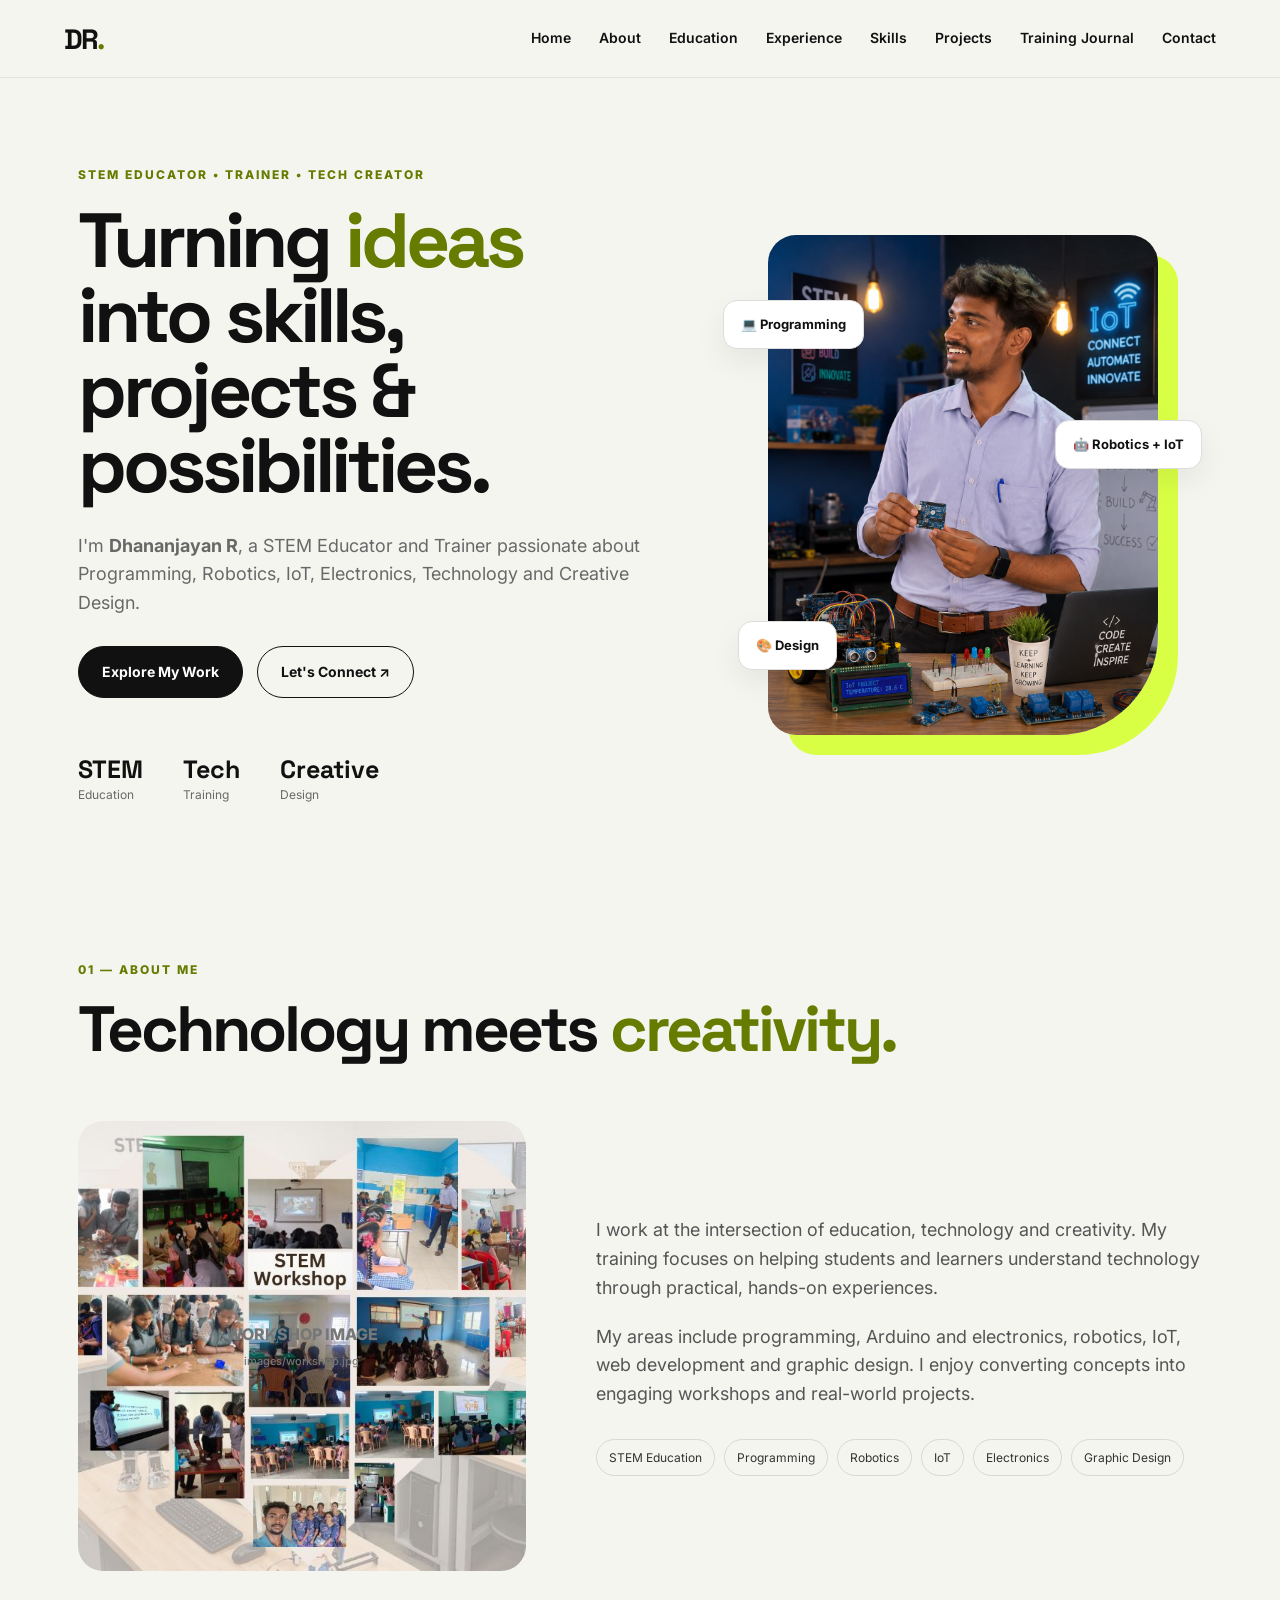
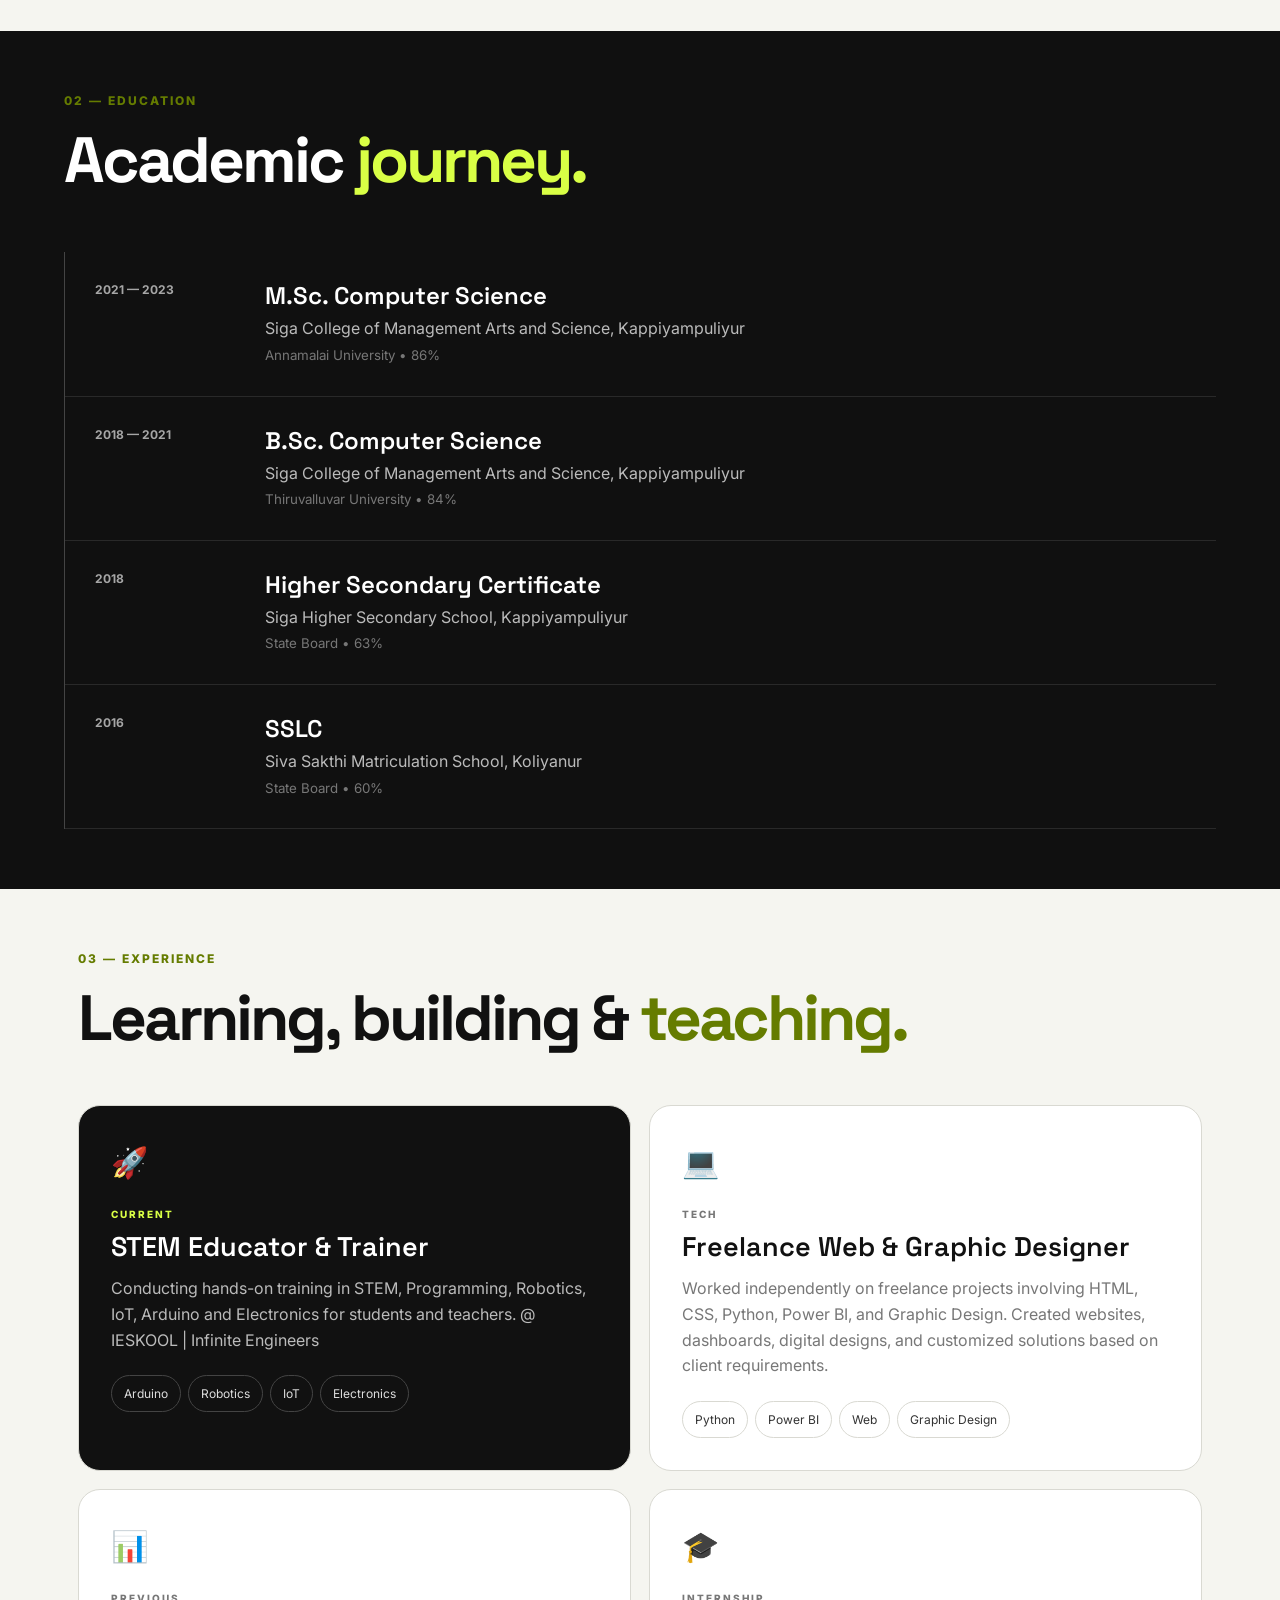
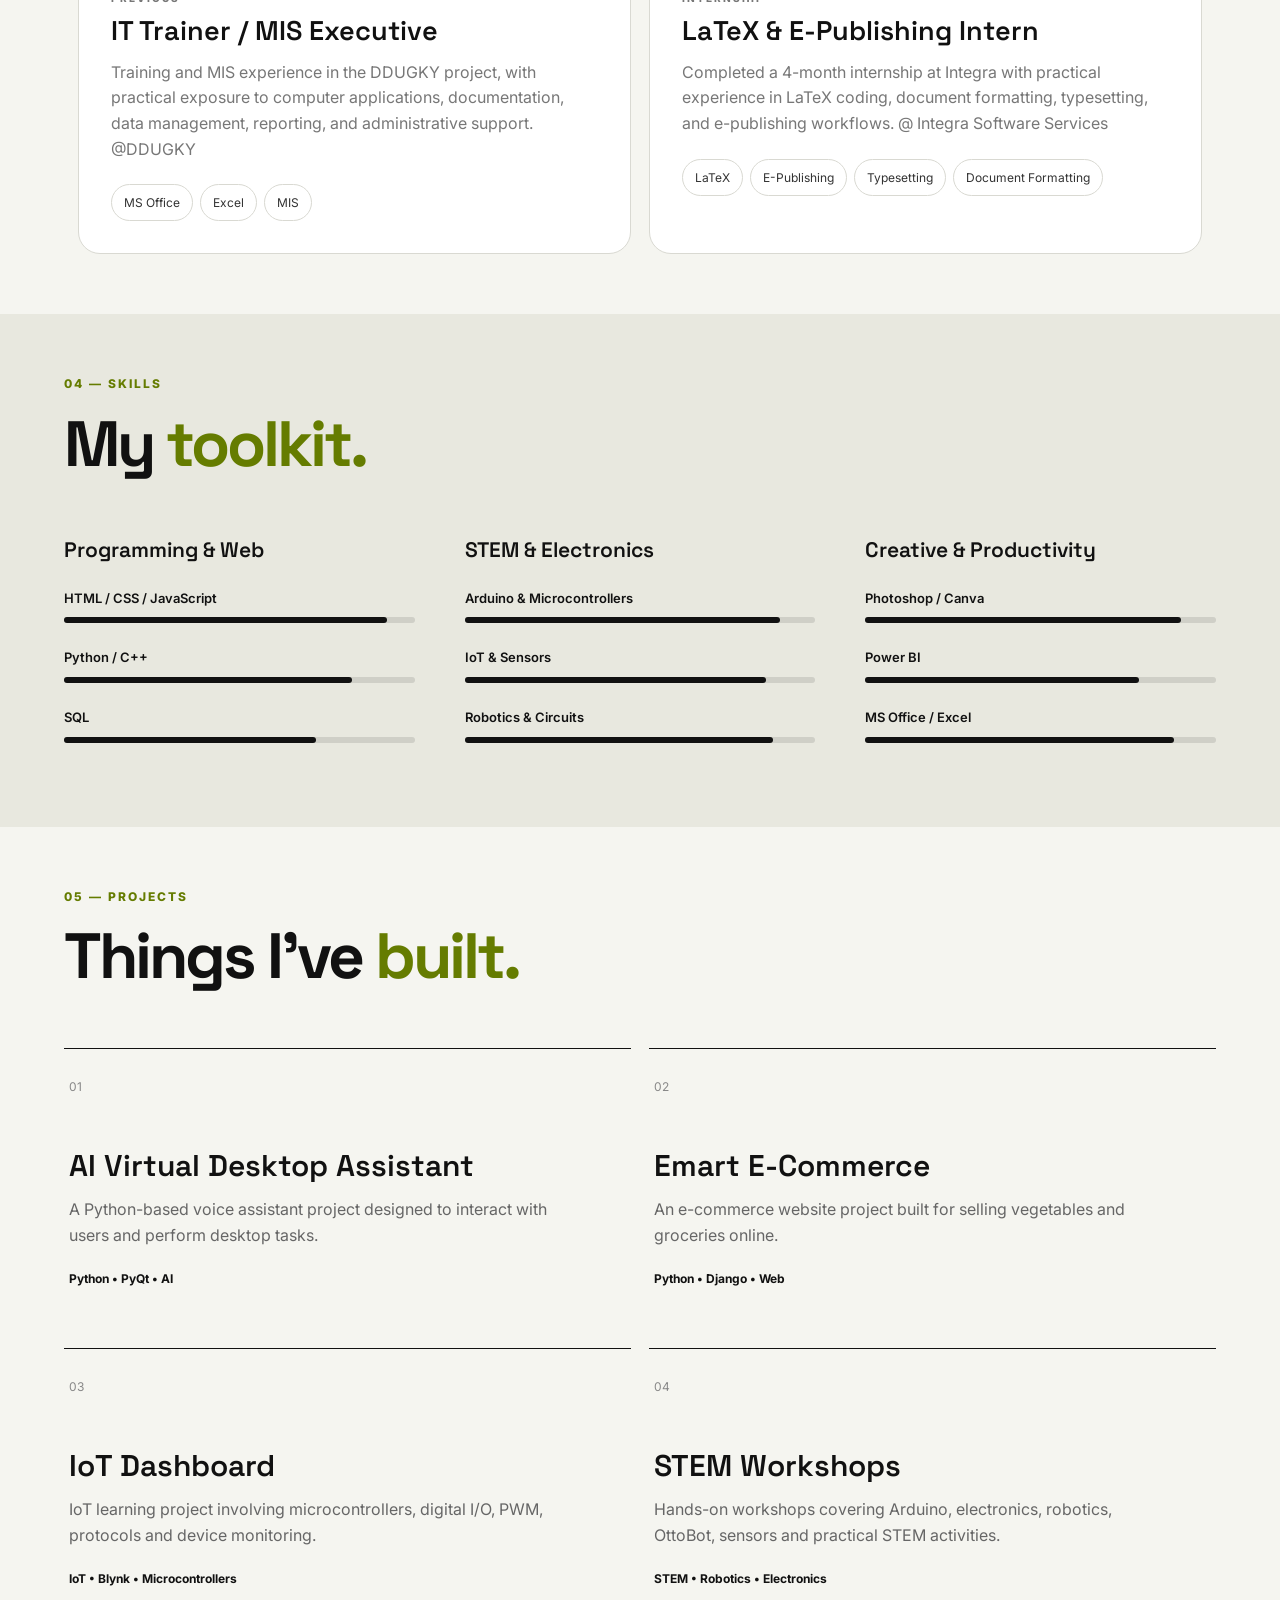
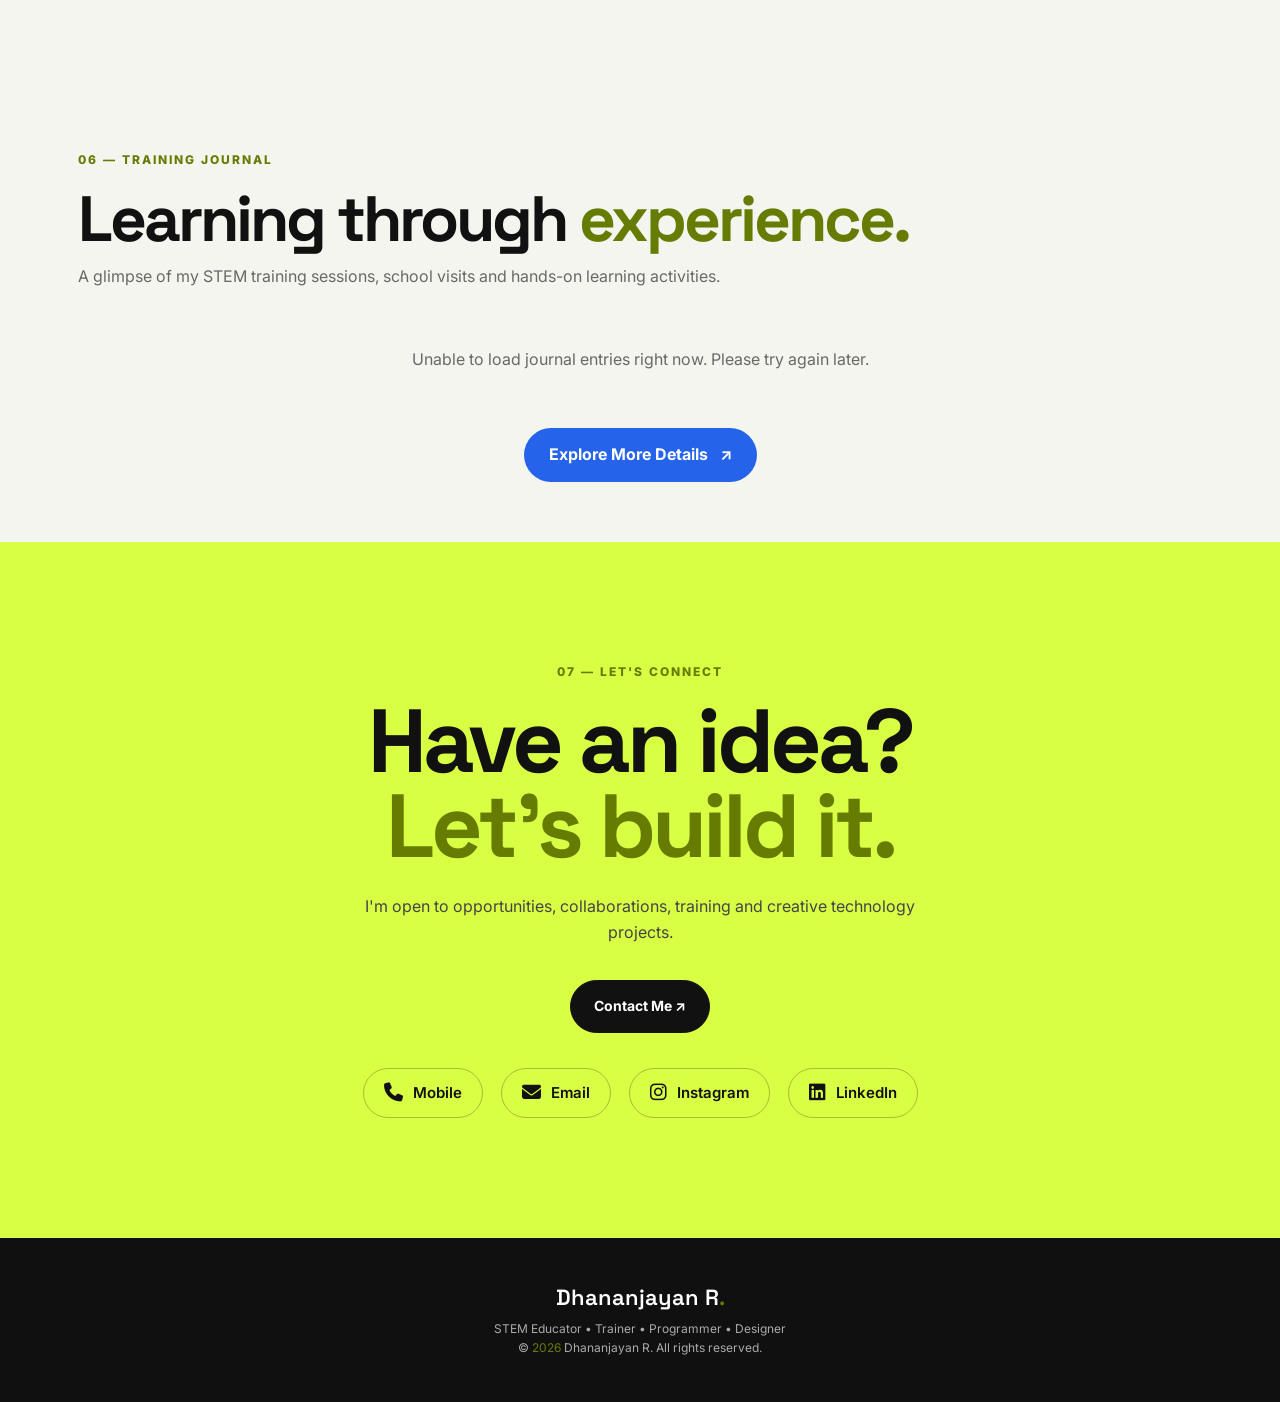
==== commit 1f5f6258: "Update index.html" ====
--- a/index.html
+++ b/index.html
@@ -44,8 +44,8 @@
     <a href="#education">Education</a>
     <a href="#experience">Experience</a>
     <a href="#skills">Skills</a>
+    <a href="#projects">Projects</a>
     <a href="#training">Training Journal</a>
-    <a href="#projects">Projects</a>
     <a href="#contact">Contact</a>
   </nav>
 </header>
@@ -126,7 +126,7 @@
         <div class="timeline-content">
           <h3>M.Sc. Computer Science</h3>
           <p>Siga College of Management Arts and Science, Kappiyampuliyur</p>
-          <small>Annamalai University</small>
+          <small>Annamalai University • 86%</small>
         </div>
       </article>
       <article class="timeline-item reveal">
@@ -134,7 +134,7 @@
         <div class="timeline-content">
           <h3>B.Sc. Computer Science</h3>
           <p>Siga College of Management Arts and Science, Kappiyampuliyur</p>
-          <small>Thiruvalluvar University</small>
+          <small>Thiruvalluvar University • 84%</small>
         </div>
       </article>
       <article class="timeline-item reveal">
@@ -166,7 +166,7 @@
         <div class="icon">🚀</div>
         <p class="role">CURRENT</p>
         <h3>STEM Educator & Trainer</h3>
-        <p>Conducting hands-on training in STEM, Programming, Robotics, IoT, Arduino and Electronics for students and teachers.</p>
+        <p>Conducting hands-on training in STEM, Programming, Robotics, IoT, Arduino and Electronics for students and teachers. @ IESKOOL | Infinite Engineers</p>
         <div class="tags"><span>Arduino</span><span>Robotics</span><span>IoT</span><span>Electronics</span></div>
       </article>
       <article class="experience-card reveal">
@@ -180,14 +180,14 @@
         <div class="icon">📊</div>
         <p class="role">PREVIOUS</p>
         <h3>IT Trainer / MIS Executive</h3>
-        <p>Training and MIS experience in the DDUGKY project, with practical exposure to computer applications, documentation, data management, reporting, and administrative support.</p>
+        <p>Training and MIS experience in the DDUGKY project, with practical exposure to computer applications, documentation, data management, reporting, and administrative support. @DDUGKY</p>
         <div class="tags"><span>MS Office</span><span>Excel</span><span>MIS</span></div>
       </article>
       <article class="experience-card reveal">
         <div class="icon">🎓</div>
         <p class="role">INTERNSHIP</p>
         <h3>LaTeX & E-Publishing Intern</h3>
-        <p>Completed a 4-month internship at Integra with practical experience in LaTeX coding, document formatting, typesetting, and e-publishing workflows.</p>
+        <p>Completed a 4-month internship at Integra with practical experience in LaTeX coding, document formatting, typesetting, and e-publishing workflows. @ Integra Software Services</p>
         <div class="tags"><span>LaTeX</span><span>E-Publishing</span><span>Typesetting</span><span>Document Formatting</span></div>
       </article>
     </div>
@@ -261,7 +261,7 @@
 
   <section class="section journal-section" id="training">
     <div class="section-head reveal">
-      <p class="eyebrow">05 — TRAINING JOURNAL</p>
+      <p class="eyebrow">06 — TRAINING JOURNAL</p>
       <h2>Learning through <span>experience.</span></h2>
       <p class="journal-intro">A glimpse of my STEM training sessions, school visits and hands-on learning activities.</p>
     </div>
